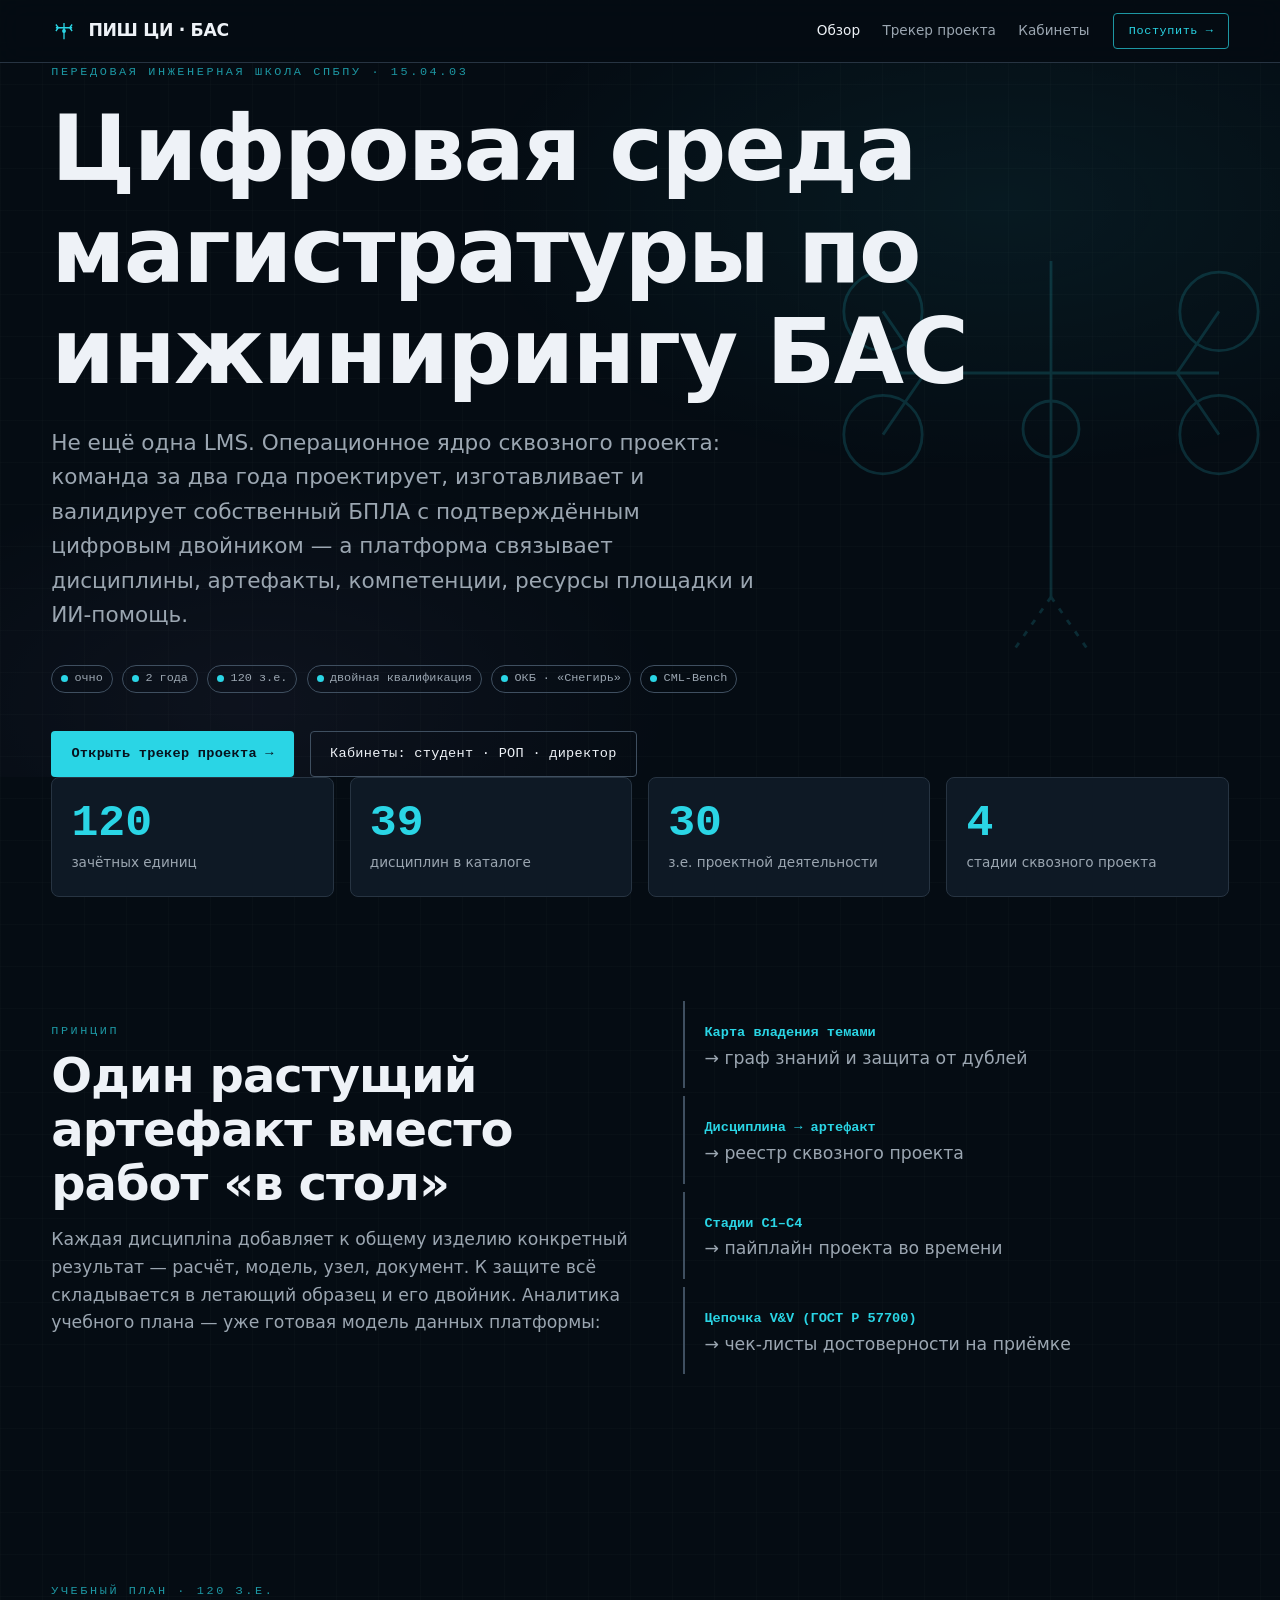
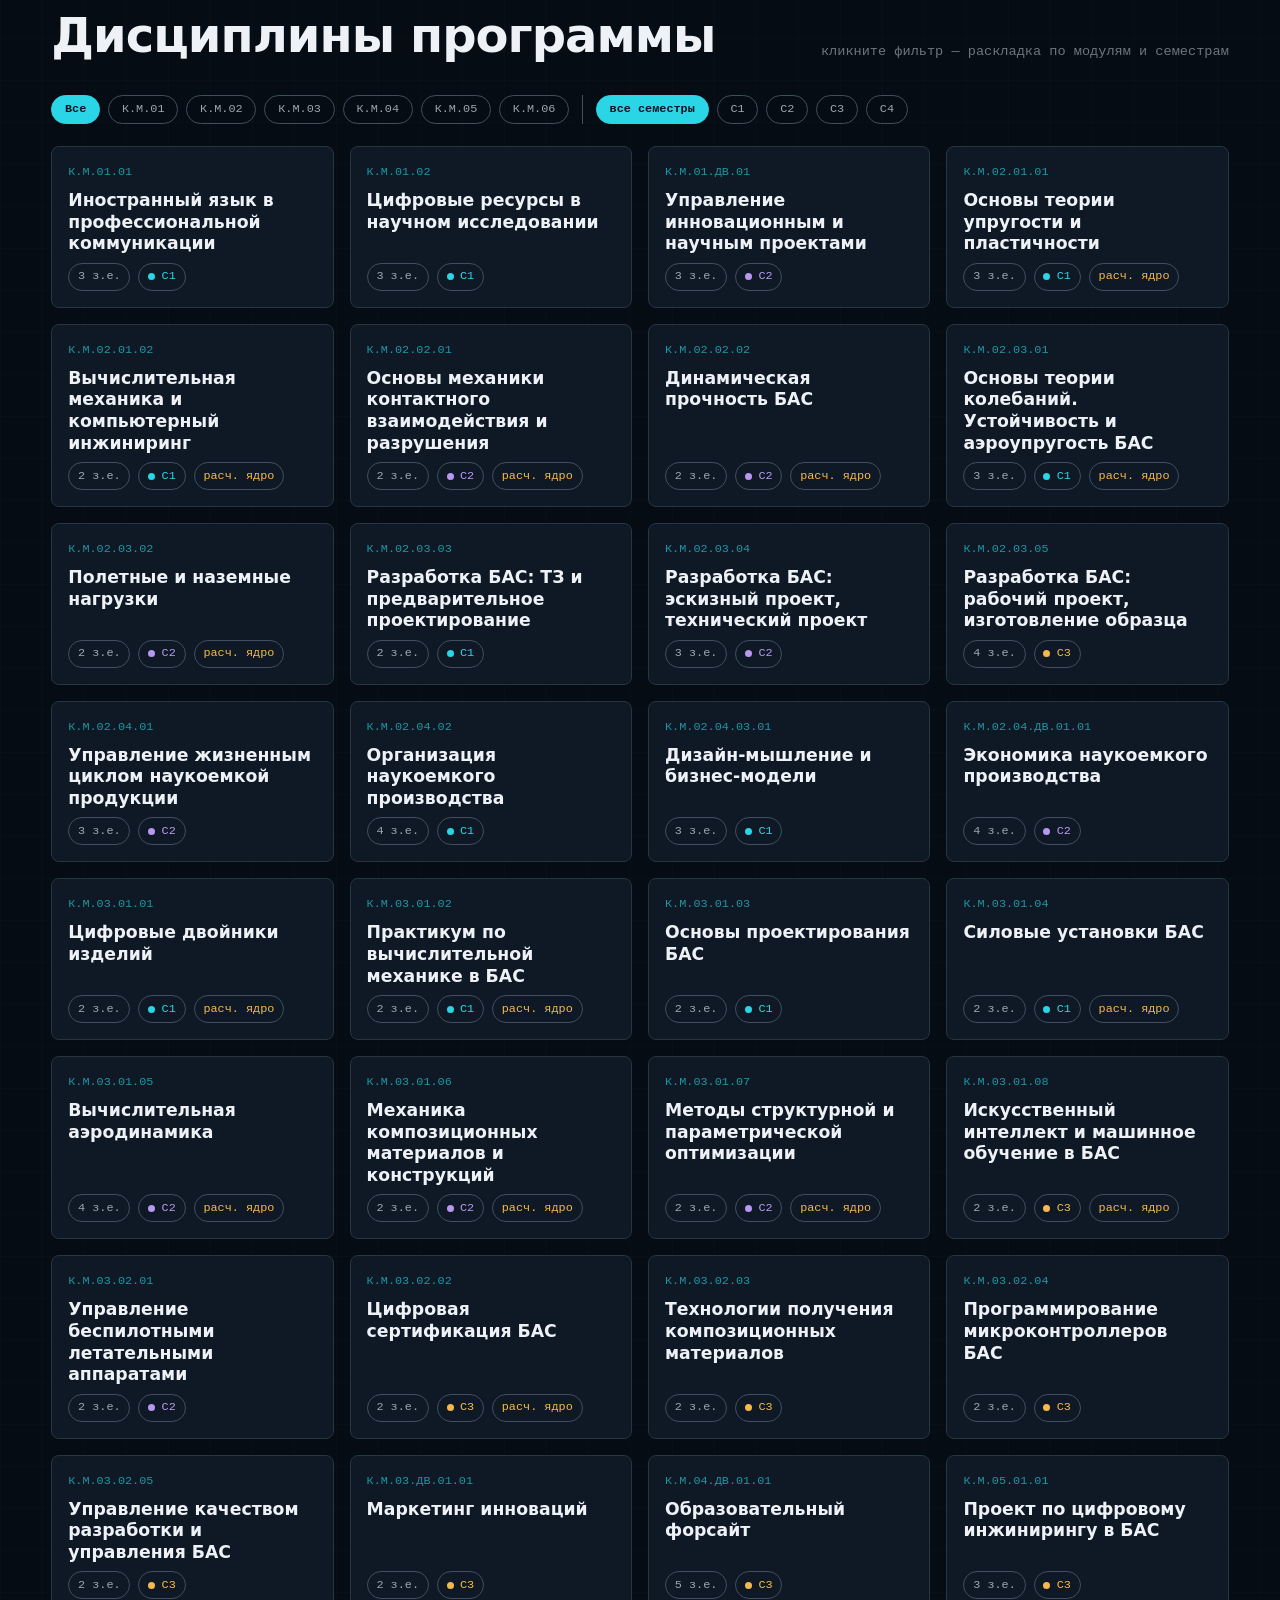
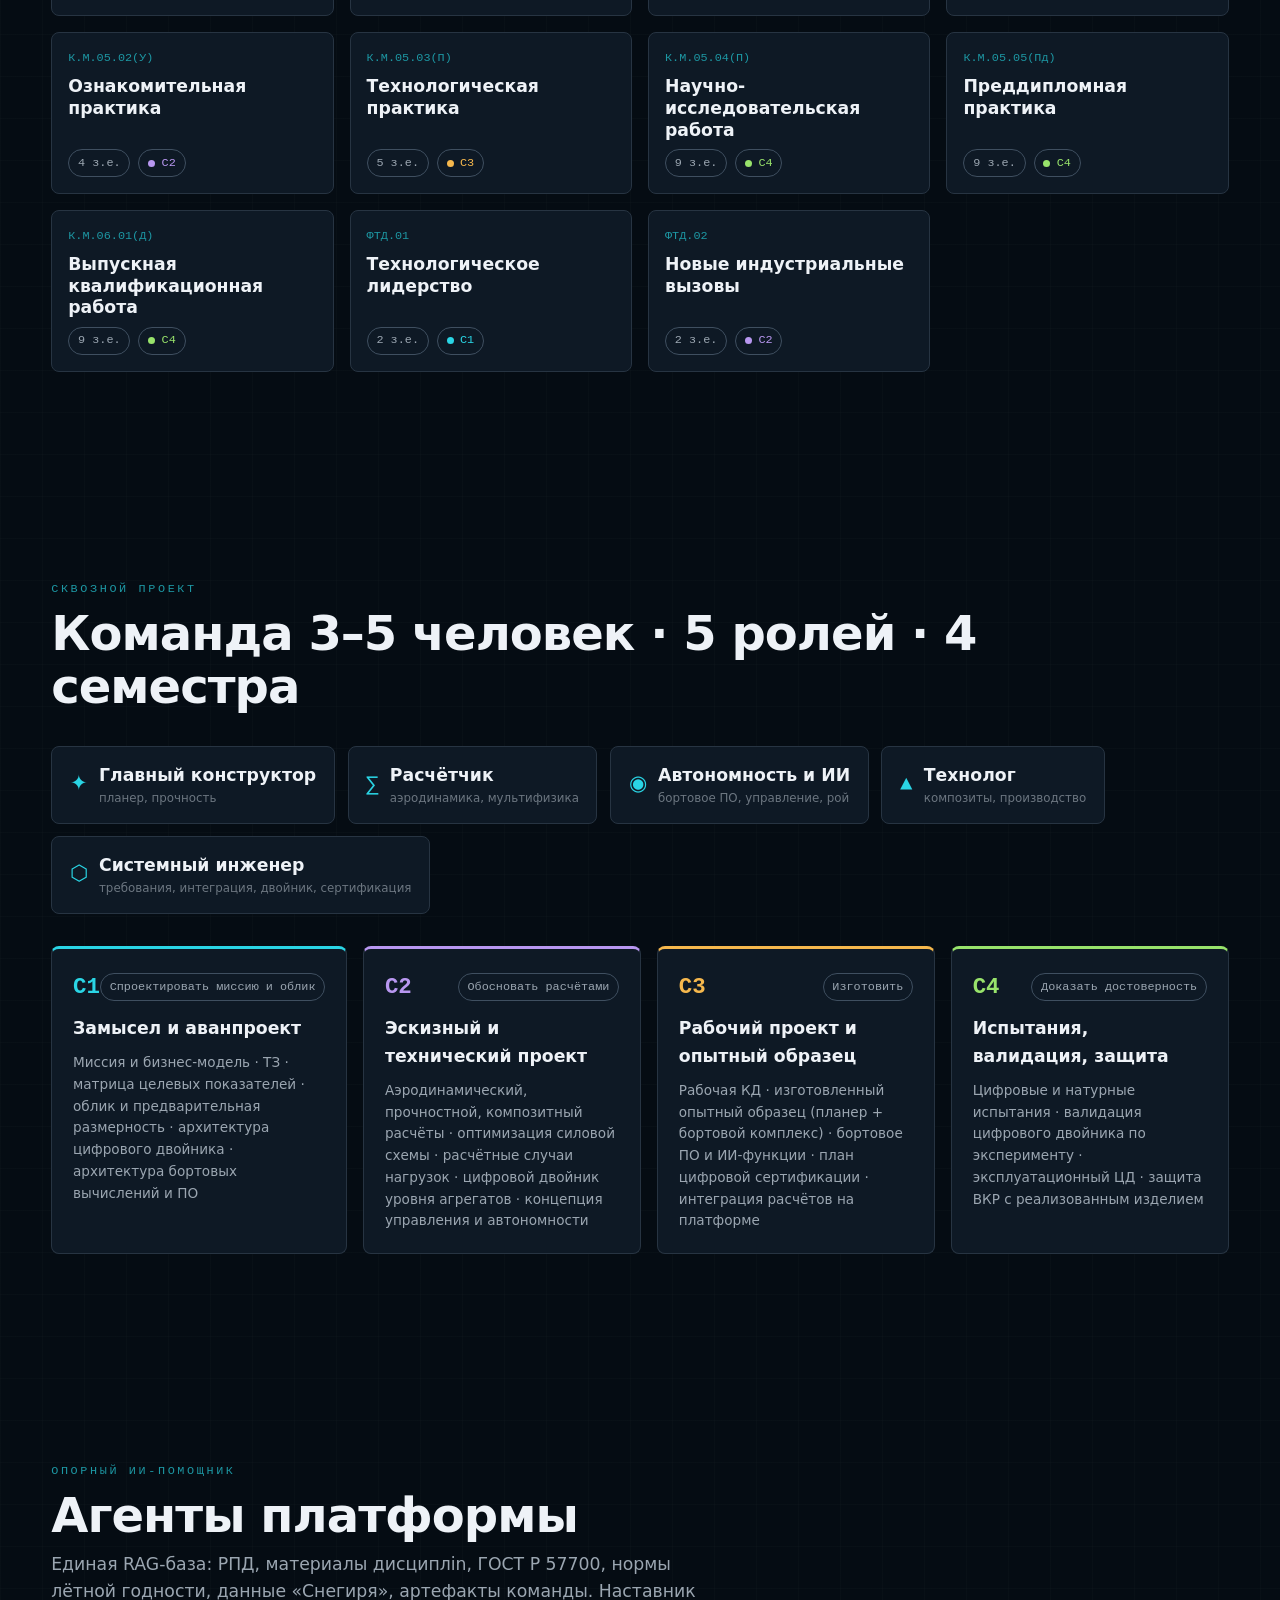
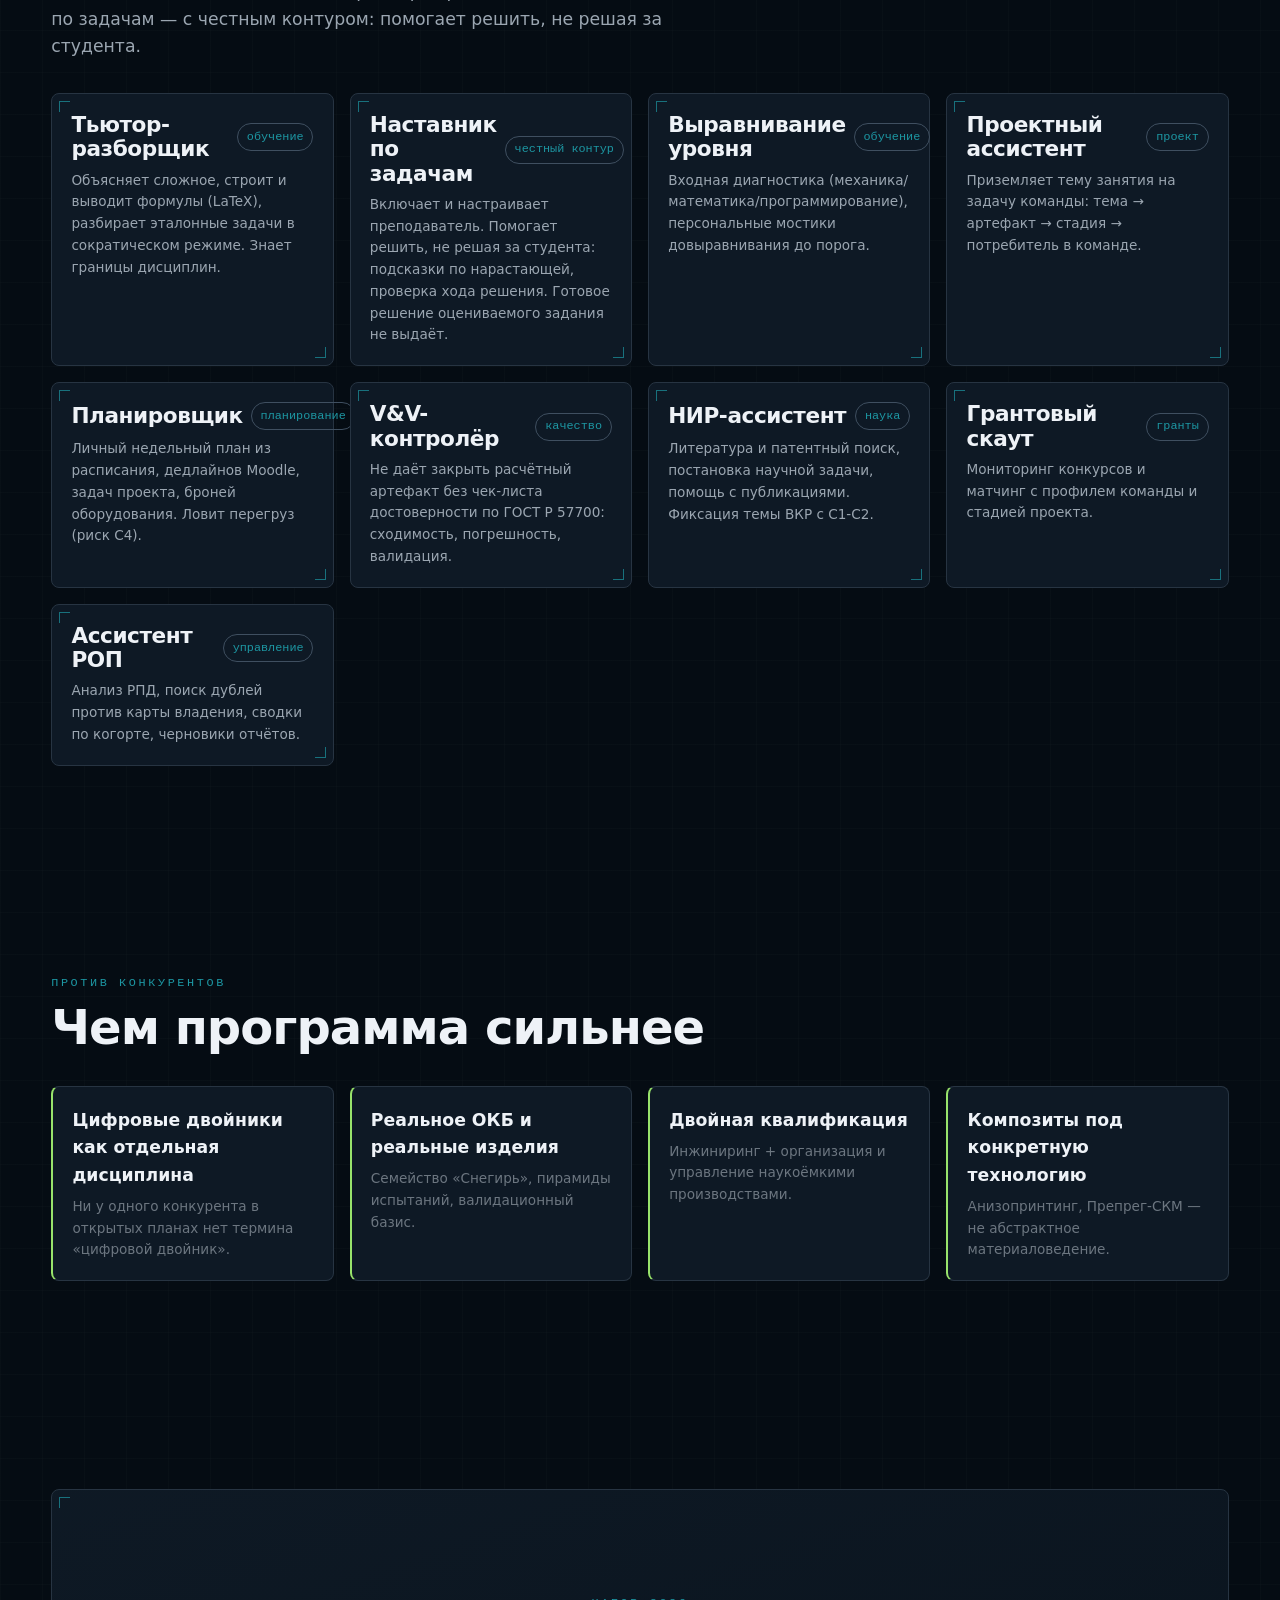
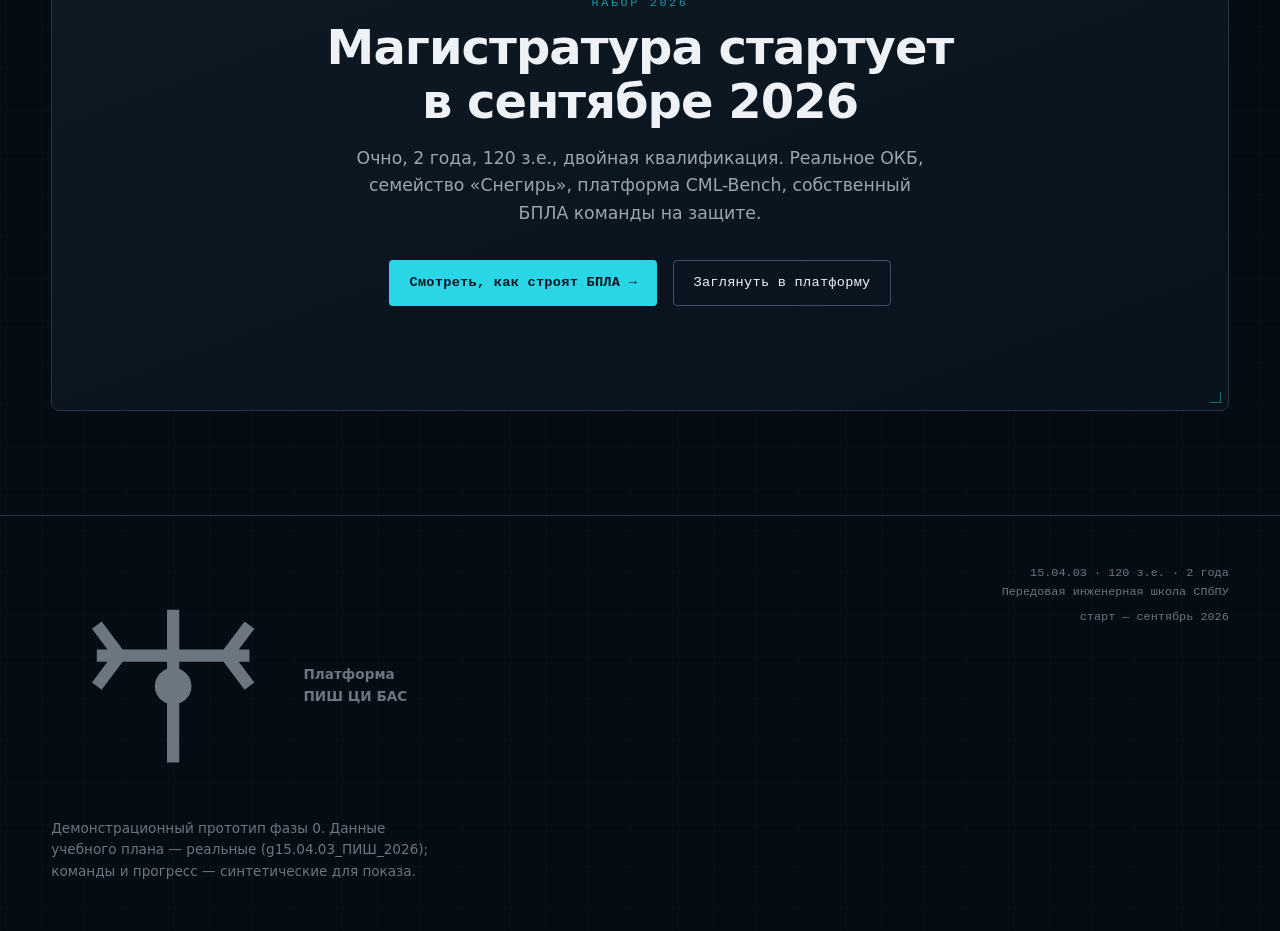
==== index.html @ b73ad89a "feat: демо платформы ПИШ ЦИ БАС (фаза 0) — лендинг, трекер, кабинеты" ====
<!doctype html>
<html lang="ru">
<head>
  <meta charset="utf-8">
  <meta name="viewport" content="width=device-width, initial-scale=1">
  <title>Платформа магистратуры ПИШ ЦИ · Цифровой инжиниринг БАС</title>
  <meta name="description" content="Цифровая среда магистратуры «Системный цифровой инжиниринг БАС» ПИШ СПбПУ: сквозной проект, ИИ-помощь, компетенции, гранты, портфолио.">
  <link rel="stylesheet" href="assets/theme.css">
  <style>
    .hero { position: relative; padding-block: clamp(3rem,2rem+6vw,7rem) var(--sp); overflow: clip; }
    .hero h1 { font-size: var(--t-hero); max-width: 16ch; }
    .hero .lead { font-size: var(--t-h3); color: var(--text-mut); max-width: 52ch; margin-top: 1.4rem; }
    .hero-tags { display:flex; gap:.6rem; flex-wrap:wrap; margin-top: 2rem; }
    .hero-cta { display:flex; gap:1rem; flex-wrap:wrap; margin-top: 2.4rem; }
    .hero-scan { position:absolute; inset:0; z-index:-1; opacity:.5;
      background: radial-gradient(60% 55% at 78% 20%, oklch(80% 0.13 205 / 0.14), transparent 70%),
                  radial-gradient(50% 50% at 20% 90%, oklch(74% 0.13 300 / 0.10), transparent 70%); }
    .drone { position:absolute; right:-4%; top:12%; width:min(46vw,560px); opacity:.16; color:var(--cyan); z-index:-1; }
    @media(max-width:900px){ .drone{ display:none; } }

    .statgrid { grid-template-columns: repeat(4, 1fr); }
    .stat { padding: 1.4rem 1.2rem; }
    .stat .lbl { font-size: var(--t-sm); color: var(--text-mut); margin-top:.4rem; }
    @media(max-width:720px){ .statgrid{ grid-template-columns: repeat(2,1fr); } }

    .idea { grid-template-columns: 1.1fr 1fr; align-items:center; }
    @media(max-width:860px){ .idea{ grid-template-columns:1fr; } }
    .maprow { padding:1rem 1.2rem; border-left:2px solid var(--line-2); }
    .maprow b { color: var(--cyan); font-family:var(--mono); font-size:var(--t-sm); }

    .filters { display:flex; gap:.5rem; flex-wrap:wrap; margin-bottom:1.4rem; }
    .fbtn { font-family:var(--mono); font-size:var(--t-xs); padding:.4rem .8rem; border:1px solid var(--line-2);
      border-radius:100px; background:transparent; color:var(--text-mut); cursor:pointer; transition:all var(--dur) var(--ease); }
    .fbtn:hover{ color:var(--text); border-color:var(--cyan-dim); }
    .fbtn.on{ background:var(--cyan); color:oklch(18% .03 250); border-color:var(--cyan); font-weight:600; }

    .disc-grid{ grid-template-columns:repeat(auto-fill,minmax(255px,1fr)); }
    .disc{ padding:1rem; display:flex; flex-direction:column; gap:.5rem; transition:transform var(--dur) var(--ease),border-color var(--dur) var(--ease); }
    .disc:hover{ transform:translateY(-3px); border-color:var(--cyan-dim); }
    .disc .code{ font-family:var(--mono); font-size:var(--t-xs); color:var(--cyan-dim); }
    .disc .nm{ font-weight:560; line-height:1.25; }
    .disc .meta{ margin-top:auto; display:flex; gap:.5rem; flex-wrap:wrap; }

    .stages{ grid-template-columns:repeat(4,1fr); }
    @media(max-width:900px){ .stages{ grid-template-columns:1fr; } }
    .stage{ padding:1.3rem; border-top:3px solid; }
    .stage .tg{ font-family:var(--mono); font-weight:700; font-size:1.4rem; }
    .stage .rz{ font-size:var(--t-sm); color:var(--text-mut); margin-top:.6rem; }

    .agents-grid{ grid-template-columns:repeat(auto-fill,minmax(280px,1fr)); }
    .agent{ padding:1.2rem; }
    .agent h3{ font-size:var(--t-h3); }
    .agent .d{ font-size:var(--t-sm); color:var(--text-mut); margin-top:.5rem; }

    .edge-grid{ grid-template-columns:repeat(auto-fill,minmax(240px,1fr)); }
    .edge{ padding:1.2rem; border-left:2px solid var(--lime); }

    .roles-row{ display:flex; gap:.8rem; flex-wrap:wrap; }
    .role{ padding:.9rem 1.1rem; display:flex; gap:.7rem; align-items:center; }
    .role .ic{ font-family:var(--mono); font-size:1.3rem; color:var(--cyan); }

    .cta{ text-align:center; padding:var(--sp) 1rem; border-radius:var(--radius-lg);
      background:linear-gradient(160deg, var(--surface), var(--bg-2));
      border:1px solid var(--line); }
    .cta h2{ font-size:var(--t-h1); max-width:20ch; margin-inline:auto; }
  </style>
</head>
<body>
  <main>
    <!-- HERO -->
    <header class="hero">
      <div class="hero-scan"></div>
      <svg class="drone" viewBox="0 0 200 200" fill="none" stroke="currentColor" stroke-width="1">
        <path d="M100 40v120M40 80h120M55 80l-15-22M145 80l15-22M55 80l-15 22M145 80l15 22"/>
        <circle cx="100" cy="100" r="10"/><circle cx="40" cy="58" r="14"/><circle cx="160" cy="58" r="14"/>
        <circle cx="40" cy="102" r="14"/><circle cx="160" cy="102" r="14"/>
        <path d="M100 160l-14 20M100 160l14 20" stroke-dasharray="2 3"/>
      </svg>
      <div class="wrap">
        <div class="kicker">Передовая инженерная школа СПбПУ · 15.04.03</div>
        <h1 class="mt-m">Цифровая среда магистратуры по инжинирингу БАС</h1>
        <p class="lead">Не ещё одна LMS. Операционное ядро сквозного проекта: команда за два года проектирует, изготавливает и валидирует собственный БПЛА с подтверждённым цифровым двойником — а платформа связывает дисциплины, артефакты, компетенции, ресурсы площадки и ИИ-помощь.</p>
        <div class="hero-tags" id="heroTags"></div>
        <div class="hero-cta">
          <a class="btn btn-primary" href="tracker.html">Открыть трекер проекта →</a>
          <a class="btn btn-ghost" href="app.html">Кабинеты: студент · РОП · директор</a>
        </div>
      </div>
    </header>

    <!-- СТАТЫ -->
    <section class="wrap">
      <div class="grid statgrid" id="stats"></div>
    </section>

    <!-- ИДЕЯ -->
    <section class="section wrap">
      <div class="grid idea gap-l">
        <div>
          <div class="kicker">Принцип</div>
          <h2 class="mt-s" style="font-size:var(--t-h1)">Один растущий артефакт вместо работ «в стол»</h2>
          <p class="muted mt-m">Каждая дисциплina добавляет к общему изделию конкретный результат — расчёт, модель, узел, документ. К защите всё складывается в летающий образец и его двойник. Аналитика учебного плана — уже готовая модель данных платформы:</p>
        </div>
        <div class="grid gap-s">
          <div class="maprow"><b>Карта владения темами</b><div class="muted">→ граф знаний и защита от дублей</div></div>
          <div class="maprow"><b>Дисциплина → артефакт</b><div class="muted">→ реестр сквозного проекта</div></div>
          <div class="maprow"><b>Стадии С1–С4</b><div class="muted">→ пайплайн проекта во времени</div></div>
          <div class="maprow"><b>Цепочка V&V (ГОСТ Р 57700)</b><div class="muted">→ чек-листы достоверности на приёмке</div></div>
        </div>
      </div>
    </section>

    <!-- УЧЕБНЫЙ ПЛАН -->
    <section class="section wrap">
      <div class="flex between wrap-w gap-m" style="align-items:flex-end">
        <div>
          <div class="kicker">Учебный план · 120 з.е.</div>
          <h2 class="mt-s" style="font-size:var(--t-h1)">Дисциплины программы</h2>
        </div>
        <div class="mono dim" style="font-size:var(--t-sm)">кликните фильтр — раскладка по модулям и семестрам</div>
      </div>
      <div class="filters mt-l" id="filters"></div>
      <div class="grid disc-grid" id="discs"></div>
    </section>

    <!-- РОЛИ + СТАДИИ -->
    <section class="section wrap">
      <div class="kicker">Сквозной проект</div>
      <h2 class="mt-s" style="font-size:var(--t-h1)">Команда 3–5 человек · 5 ролей · 4 семестра</h2>
      <div class="roles-row mt-l" id="roles"></div>
      <div class="grid stages mt-l" id="stages"></div>
    </section>

    <!-- ИИ-АГЕНТЫ -->
    <section class="section wrap">
      <div class="kicker">Опорный ИИ-помощник</div>
      <h2 class="mt-s" style="font-size:var(--t-h1)">Агенты платформы</h2>
      <p class="muted mt-s" style="max-width:60ch">Единая RAG-база: РПД, материалы дисциплin, ГОСТ Р 57700, нормы лётной годности, данные «Снегиря», артефакты команды. Наставник по задачам — с честным контуром: помогает решить, не решая за студента.</p>
      <div class="grid agents-grid mt-l" id="agents"></div>
    </section>

    <!-- ПРЕИМУЩЕСТВА -->
    <section class="section wrap">
      <div class="kicker">Против конкурентов</div>
      <h2 class="mt-s" style="font-size:var(--t-h1)">Чем программа сильнее</h2>
      <div class="grid edge-grid mt-l" id="edge"></div>
    </section>

    <!-- CTA -->
    <section class="section wrap" id="postupit">
      <div class="cta hud panel">
        <div class="kicker">Набор 2026</div>
        <h2 class="mt-s">Магистратура стартует в сентябре 2026</h2>
        <p class="muted mt-m" style="max-width:52ch;margin-inline:auto">Очно, 2 года, 120 з.е., двойная квалификация. Реальное ОКБ, семейство «Снегирь», платформа CML-Bench, собственный БПЛА команды на защите.</p>
        <div class="flex center gap-m" style="justify-content:center;margin-top:2rem">
          <a class="btn btn-primary" href="tracker.html">Смотреть, как строят БПЛА →</a>
          <a class="btn btn-ghost" href="app.html">Заглянуть в платформу</a>
        </div>
      </div>
    </section>
  </main>

  <script src="assets/data.js"></script>
  <script src="assets/ui.js"></script>
  <script>
    const D = window.DATA;
    mountNav("index.html");

    // hero-теги
    const tags = [D.PROGRAM.form, D.PROGRAM.years+" года", D.PROGRAM.ze+" з.е.", "двойная квалификация", "ОКБ · «Снегирь»", "CML-Bench"];
    document.getElementById("heroTags").append(...tags.map(t =>
      el("span",{class:"chip"}, el("i",{class:"dot",style:"color:var(--cyan)"}), t)));

    // статы
    const stats = [
      [D.PROGRAM.ze, "зачётных единиц"],
      [D.D.length, "дисциплин в каталоге"],
      ["30", "з.е. проектной деятельности"],
      ["4", "стадии сквозного проекта"],
    ];
    document.getElementById("stats").append(...stats.map(([n,l]) =>
      el("div",{class:"panel stat"}, el("div",{class:"stat-num"},n), el("div",{class:"lbl"},l))));

    // фильтры + дисциплины
    const modFilters = [["all","Все"]].concat(D.MODULES.map(m=>[m.code,m.code]));
    const semFilters = [[0,"все семестры"],[1,"С1"],[2,"С2"],[3,"С3"],[4,"С4"]];
    let curMod="all", curSem=0;
    const fbox=document.getElementById("filters");
    modFilters.forEach(([k,t])=>{
      fbox.append(el("button",{class:"fbtn"+(k==="all"?" on":""),"data-m":k,onclick:()=>{curMod=k;sync();render();}},t));
    });
    fbox.append(el("span",{style:"width:1px;background:var(--line-2);margin:0 .3rem"}));
    semFilters.forEach(([k,t])=>{
      fbox.append(el("button",{class:"fbtn"+(k===0?" on":""),"data-s":k,onclick:()=>{curSem=k;sync();render();}},t));
    });
    function sync(){
      fbox.querySelectorAll("[data-m]").forEach(b=>b.classList.toggle("on",b.dataset.m===curMod));
      fbox.querySelectorAll("[data-s]").forEach(b=>b.classList.toggle("on",+b.dataset.s===curSem));
    }
    function render(){
      const box=document.getElementById("discs"); box.innerHTML="";
      const list=D.D.filter(d=>(curMod==="all"||d.module===curMod)&&(curSem===0||d.sem===curSem));
      if(!list.length){ box.append(el("div",{class:"dim"},"нет дисциплин под фильтр")); return; }
      list.forEach(d=>{
        box.append(el("div",{class:"panel disc"},
          el("div",{class:"code"},d.code),
          el("div",{class:"nm"},d.name),
          el("div",{class:"meta"},
            el("span",{class:"chip"},d.ze+" з.е."),
            el("span",{class:"chip",style:"color:var("+stageColor(d.sem)+")"},
              el("i",{class:"dot"}),"С"+d.sem),
            d.core?el("span",{class:"chip",style:"color:var(--amber)"},"расч. ядро"):null)));
      });
    }
    render();

    // роли
    document.getElementById("roles").append(...D.ROLES.map(r=>
      el("div",{class:"panel role"}, el("span",{class:"ic"},r.icon),
        el("div",{}, el("div",{style:"font-weight:600"},r.name),
          el("div",{class:"dim",style:"font-size:var(--t-xs)"},r.scope)))));

    // стадии
    document.getElementById("stages").append(...D.STAGES.map(s=>
      el("div",{class:"panel stage",style:"border-top-color:var("+s.var+")"},
        el("div",{class:"flex between center"}, el("span",{class:"tg",style:"color:var("+s.var+")"},s.tag),
          el("span",{class:"chip"},s.goal)),
        el("div",{style:"font-weight:600;margin-top:.6rem"},s.name),
        el("div",{class:"rz"},s.result))));

    // агенты
    document.getElementById("agents").append(...D.AGENTS.map(a=>
      el("div",{class:"panel agent hud"},
        el("div",{class:"flex between center gap-s"}, el("h3",{},a.name),
          el("span",{class:"chip",style:"color:var(--cyan-dim)"},a.tag)),
        el("div",{class:"d"},a.desc))));

    // преимущества
    document.getElementById("edge").append(...D.EDGE.map(e=>
      el("div",{class:"panel edge"}, el("div",{style:"font-weight:600"},e.t),
        el("div",{class:"dim",style:"font-size:var(--t-sm);margin-top:.4rem"},e.d))));

    mountFooter();
  </script>
</body>
</html>
---- assets/theme.css ----
/* ПИШ ЦИ БАС — платформа: дизайн-система «инженерная телеметрия» */

:root {
  /* палитра — тёмная приборная */
  --bg:        oklch(15% 0.02 250);
  --bg-2:      oklch(18% 0.025 250);
  --surface:   oklch(21% 0.028 250);
  --surface-2: oklch(25% 0.03 250);
  --line:      oklch(32% 0.03 250);
  --line-2:    oklch(42% 0.035 250);

  --text:      oklch(96% 0.008 250);
  --text-mut:  oklch(72% 0.02 250);
  --text-dim:  oklch(56% 0.02 250);

  --cyan:      oklch(80% 0.13 205);
  --cyan-dim:  oklch(62% 0.10 205);
  --amber:     oklch(82% 0.14 78);
  --lime:      oklch(84% 0.17 135);
  --rose:      oklch(72% 0.16 18);
  --violet:    oklch(74% 0.13 300);

  /* семантика стадий/статусов */
  --s1: var(--cyan);
  --s2: var(--violet);
  --s3: var(--amber);
  --s4: var(--lime);

  --ok:   var(--lime);
  --warn: var(--amber);
  --risk: var(--rose);

  /* типографика */
  --sans: "Inter", -apple-system, BlinkMacSystemFont, "Segoe UI", Roboto, system-ui, sans-serif;
  --mono: "JetBrains Mono", ui-monospace, "SF Mono", "Cascadia Code", Consolas, monospace;

  --t-hero: clamp(2.6rem, 1.2rem + 5.6vw, 6rem);
  --t-h1:   clamp(1.9rem, 1.2rem + 2.4vw, 3rem);
  --t-h2:   clamp(1.4rem, 1.05rem + 1.2vw, 2rem);
  --t-h3:   clamp(1.1rem, 0.98rem + 0.5vw, 1.35rem);
  --t-base: clamp(0.98rem, 0.94rem + 0.2vw, 1.08rem);
  --t-sm:   0.85rem;
  --t-xs:   0.74rem;

  --sp:     clamp(4rem, 2.5rem + 5vw, 9rem);
  --radius: 4px;
  --radius-lg: 8px;

  --ease: cubic-bezier(0.16, 1, 0.3, 1);
  --dur: 320ms;
}

* { box-sizing: border-box; }

html { scroll-behavior: smooth; }

body {
  margin: 0;
  background: var(--bg);
  color: var(--text);
  font-family: var(--sans);
  font-size: var(--t-base);
  line-height: 1.6;
  -webkit-font-smoothing: antialiased;
  /* сетка-чертёж */
  background-image:
    linear-gradient(oklch(50% 0.02 250 / 0.04) 1px, transparent 1px),
    linear-gradient(90deg, oklch(50% 0.02 250 / 0.04) 1px, transparent 1px);
  background-size: 42px 42px;
}

@media (prefers-reduced-motion: reduce) {
  * { animation: none !important; transition: none !important; scroll-behavior: auto; }
}

h1, h2, h3 { line-height: 1.12; font-weight: 640; letter-spacing: -0.02em; margin: 0; }
p { margin: 0 0 1rem; }
a { color: var(--cyan); text-decoration: none; }
a:hover { text-decoration: underline; }

.mono { font-family: var(--mono); }
.kicker {
  font-family: var(--mono);
  font-size: var(--t-xs);
  letter-spacing: 0.22em;
  text-transform: uppercase;
  color: var(--cyan-dim);
}
.muted { color: var(--text-mut); }
.dim { color: var(--text-dim); }

.wrap { width: min(1180px, 92vw); margin-inline: auto; }
.section { padding-block: var(--sp); }

/* ——— шапка ——— */
.nav {
  position: sticky; top: 0; z-index: 50;
  backdrop-filter: blur(14px);
  background: oklch(15% 0.02 250 / 0.78);
  border-bottom: 1px solid var(--line);
}
.nav-in {
  display: flex; align-items: center; gap: 1.5rem;
  height: 62px;
  width: min(1180px, 92vw); margin-inline: auto;
}
.brand { display: flex; align-items: center; gap: 0.7rem; font-weight: 680; letter-spacing: -0.02em; }
.brand .glyph { width: 26px; height: 26px; color: var(--cyan); }
.nav-links { display: flex; gap: 1.4rem; margin-left: auto; font-size: var(--t-sm); }
.nav-links a { color: var(--text-mut); }
.nav-links a:hover, .nav-links a.active { color: var(--text); text-decoration: none; }
.nav-cta {
  font-family: var(--mono); font-size: var(--t-xs); letter-spacing: 0.05em;
  padding: 0.5rem 0.9rem; border: 1px solid var(--cyan-dim); border-radius: var(--radius);
  color: var(--cyan); transition: background var(--dur) var(--ease);
}
.nav-cta:hover { background: oklch(80% 0.13 205 / 0.12); text-decoration: none; }
.burger { display: none; }

/* ——— панели/карточки ——— */
.panel {
  background: var(--surface);
  border: 1px solid var(--line);
  border-radius: var(--radius-lg);
  position: relative;
}
.panel.hud::before, .panel.hud::after {
  content: ""; position: absolute; width: 10px; height: 10px;
  border-color: var(--cyan-dim); border-style: solid; opacity: 0.7;
}
.panel.hud::before { top: 7px; left: 7px; border-width: 1px 0 0 1px; }
.panel.hud::after { bottom: 7px; right: 7px; border-width: 0 1px 1px 0; }

.chip {
  display: inline-flex; align-items: center; gap: 0.4rem;
  font-family: var(--mono); font-size: var(--t-xs);
  padding: 0.22rem 0.55rem; border-radius: 100px;
  border: 1px solid var(--line-2); color: var(--text-mut);
  white-space: nowrap;
}
.dot { width: 7px; height: 7px; border-radius: 50%; background: currentColor; flex: none; }

.btn {
  display: inline-flex; align-items: center; gap: 0.5rem;
  font-family: var(--mono); font-size: var(--t-sm); letter-spacing: 0.02em;
  padding: 0.7rem 1.2rem; border-radius: var(--radius);
  border: 1px solid transparent; cursor: pointer; transition: all var(--dur) var(--ease);
}
.btn-primary { background: var(--cyan); color: oklch(18% 0.03 250); font-weight: 600; }
.btn-primary:hover { filter: brightness(1.08); text-decoration: none; }
.btn-ghost { border-color: var(--line-2); color: var(--text); background: transparent; }
.btn-ghost:hover { border-color: var(--cyan-dim); color: var(--cyan); text-decoration: none; }

.grid { display: grid; gap: 1rem; }
.stat-num { font-family: var(--mono); font-size: clamp(1.8rem, 1rem + 2.5vw, 2.8rem); color: var(--cyan); font-weight: 600; line-height: 1; }

/* прогресс-бар */
.bar { height: 6px; border-radius: 100px; background: var(--surface-2); overflow: hidden; }
.bar > i { display: block; height: 100%; border-radius: 100px; background: var(--cyan); }

footer.site {
  border-top: 1px solid var(--line); padding-block: 3rem; color: var(--text-dim); font-size: var(--t-sm);
}

/* утилиты */
.flex { display: flex; }
.between { justify-content: space-between; }
.center { align-items: center; }
.gap-s { gap: 0.5rem; } .gap-m { gap: 1rem; } .gap-l { gap: 2rem; }
.wrap-w { flex-wrap: wrap; }
.mt-s{margin-top:.5rem}.mt-m{margin-top:1rem}.mt-l{margin-top:2rem}
.hide { display: none !important; }

@media (max-width: 780px) {
  .nav-links { display: none; }
}
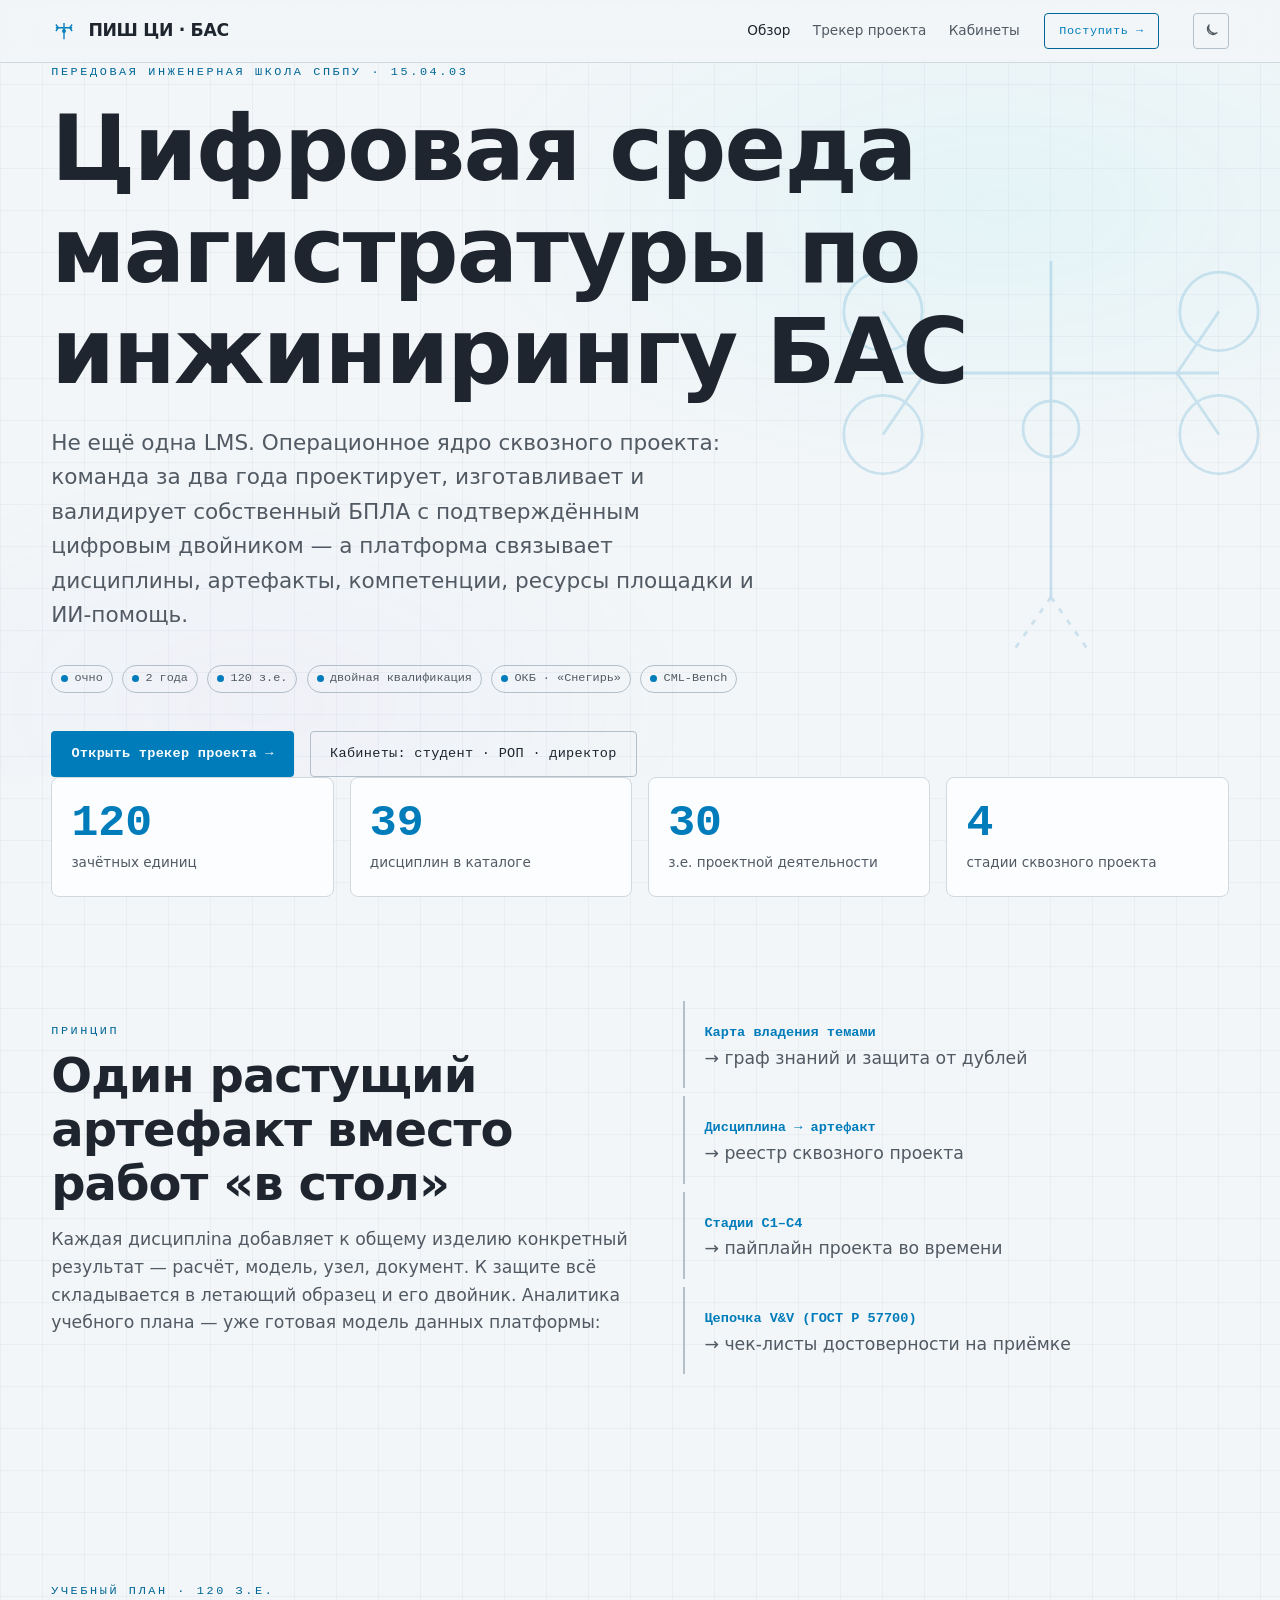
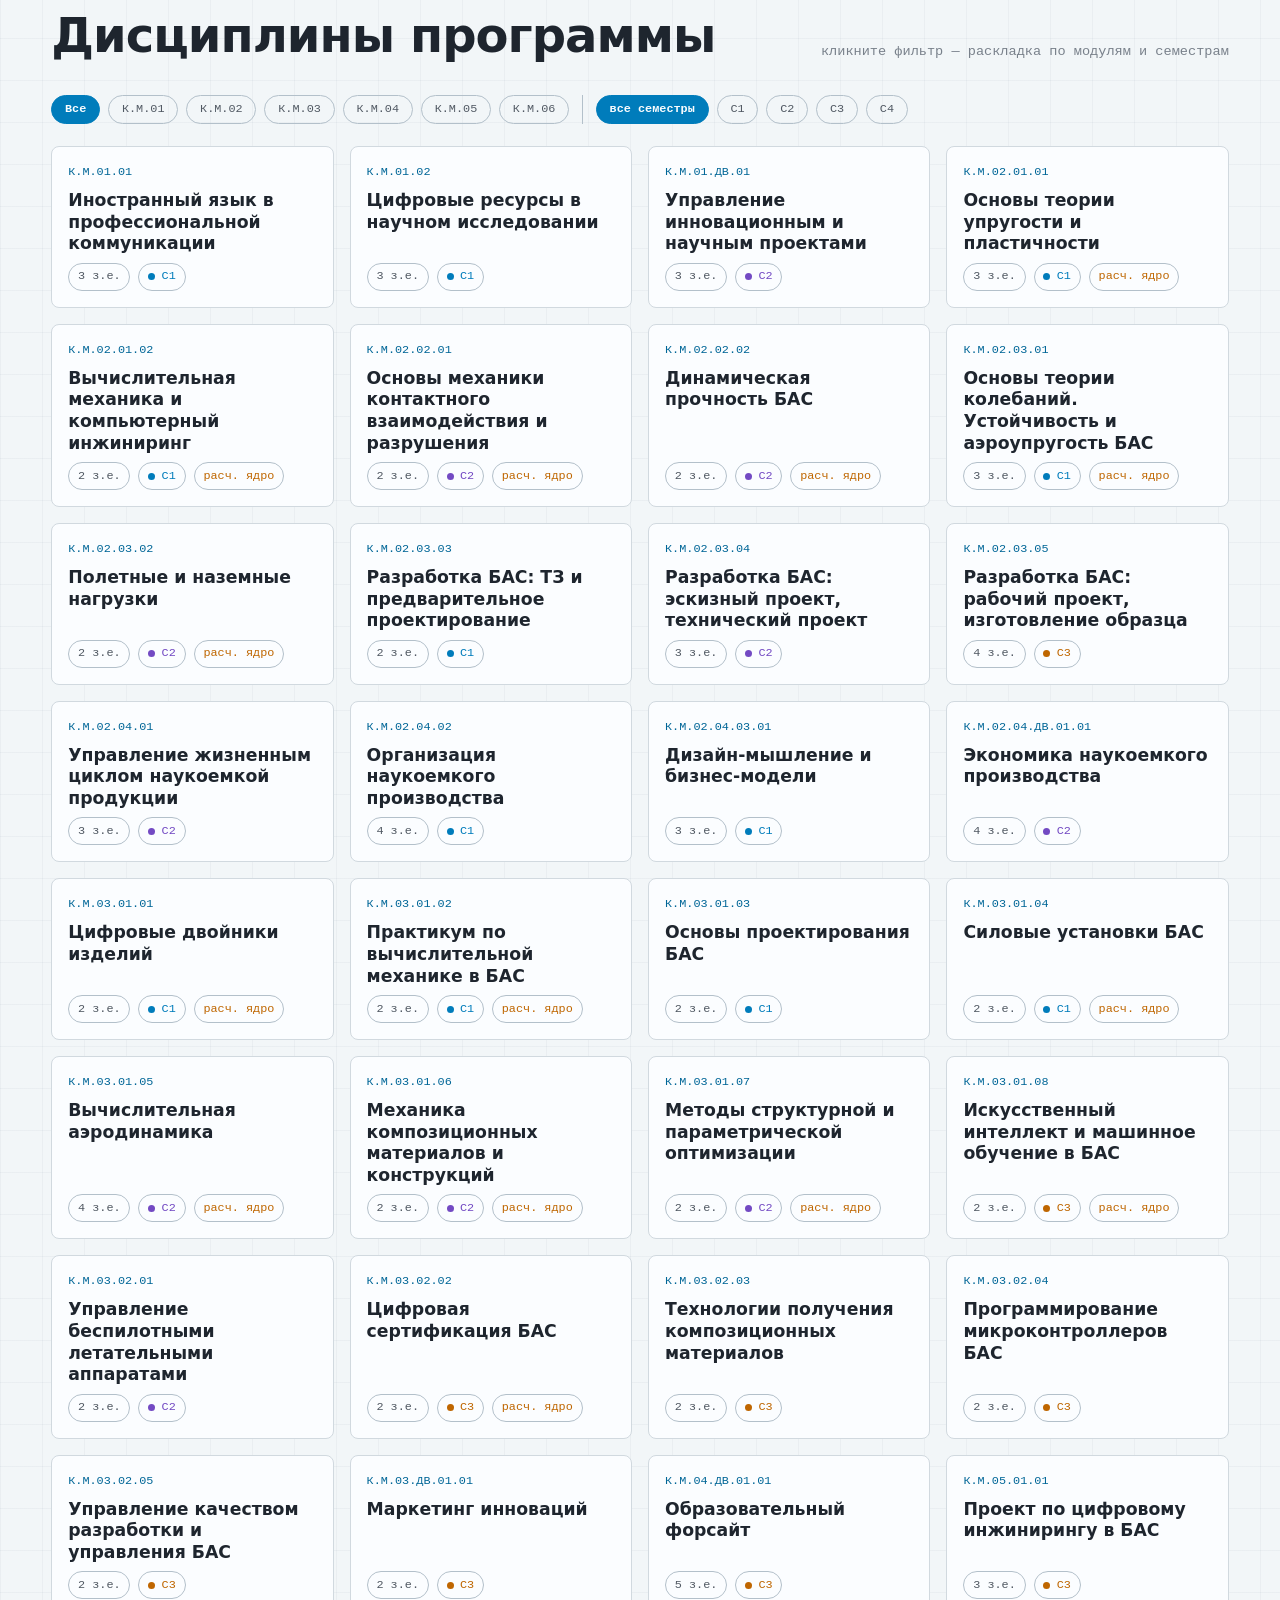
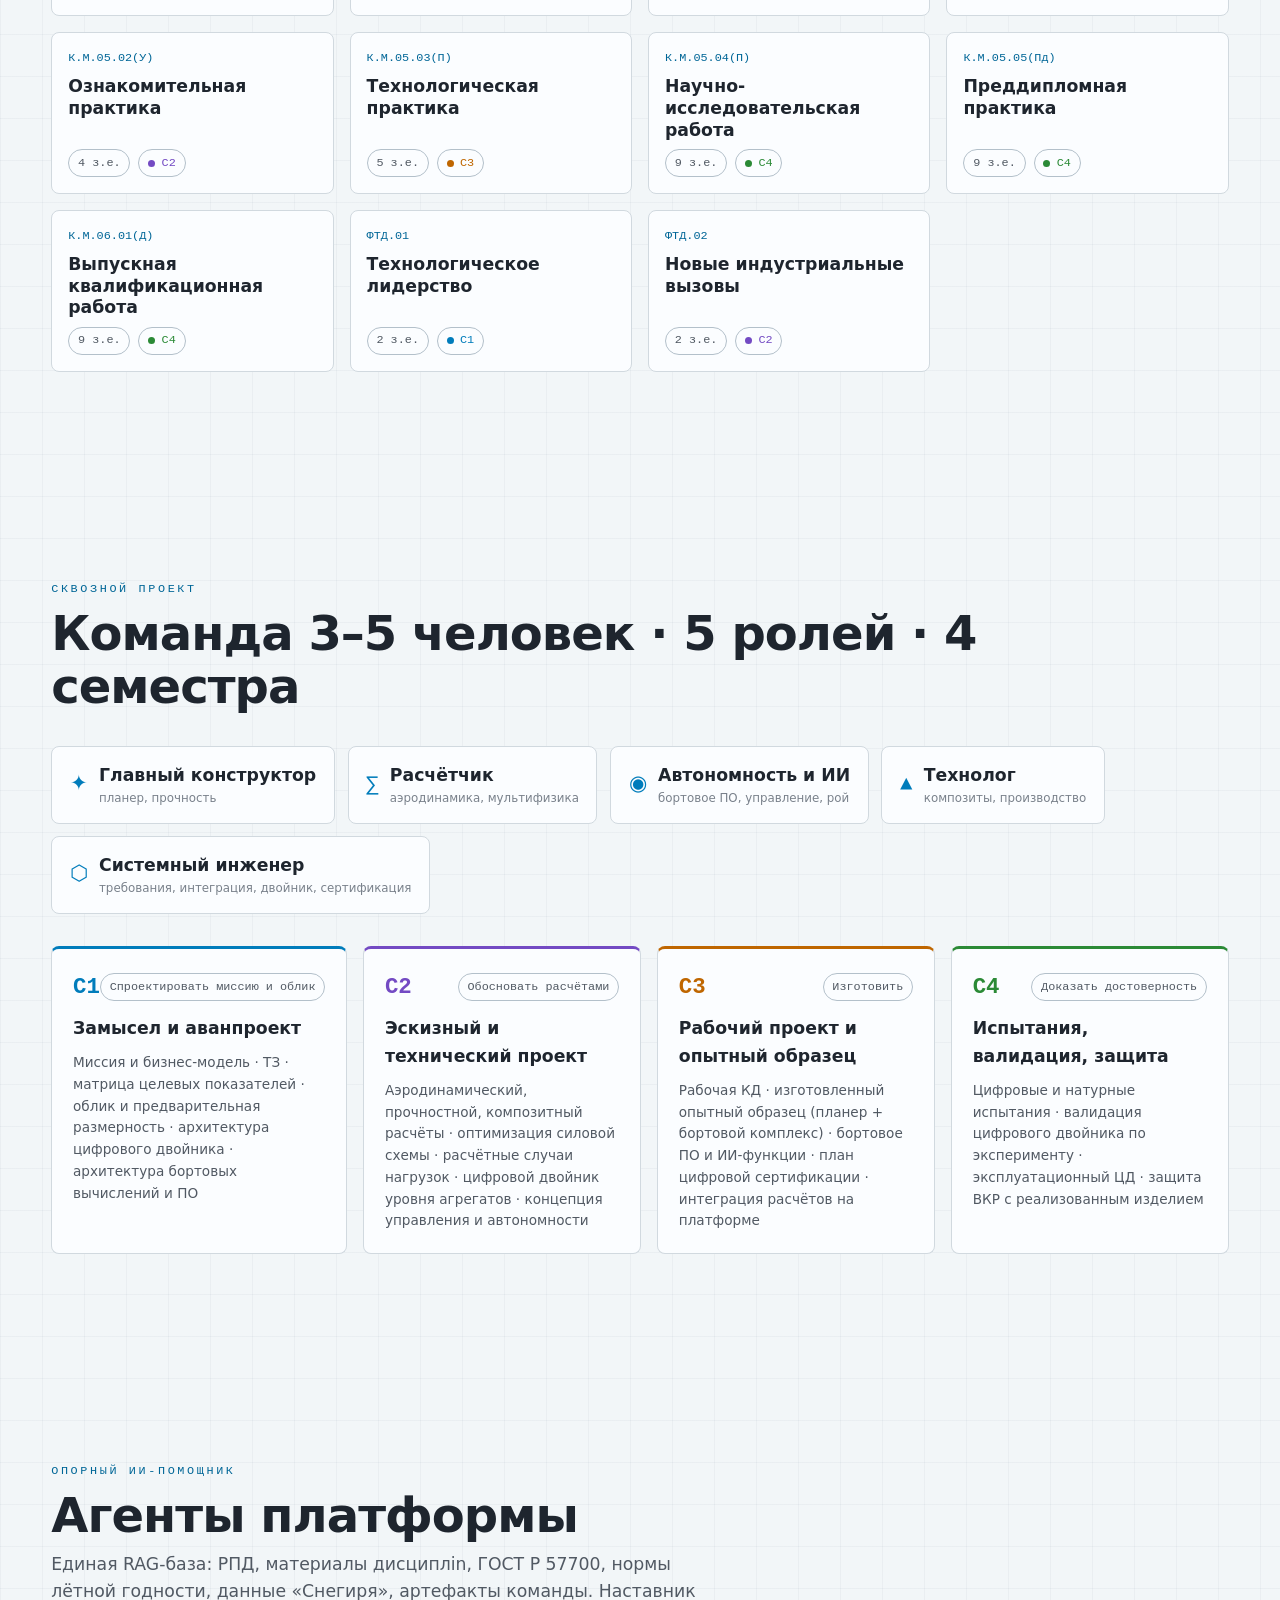
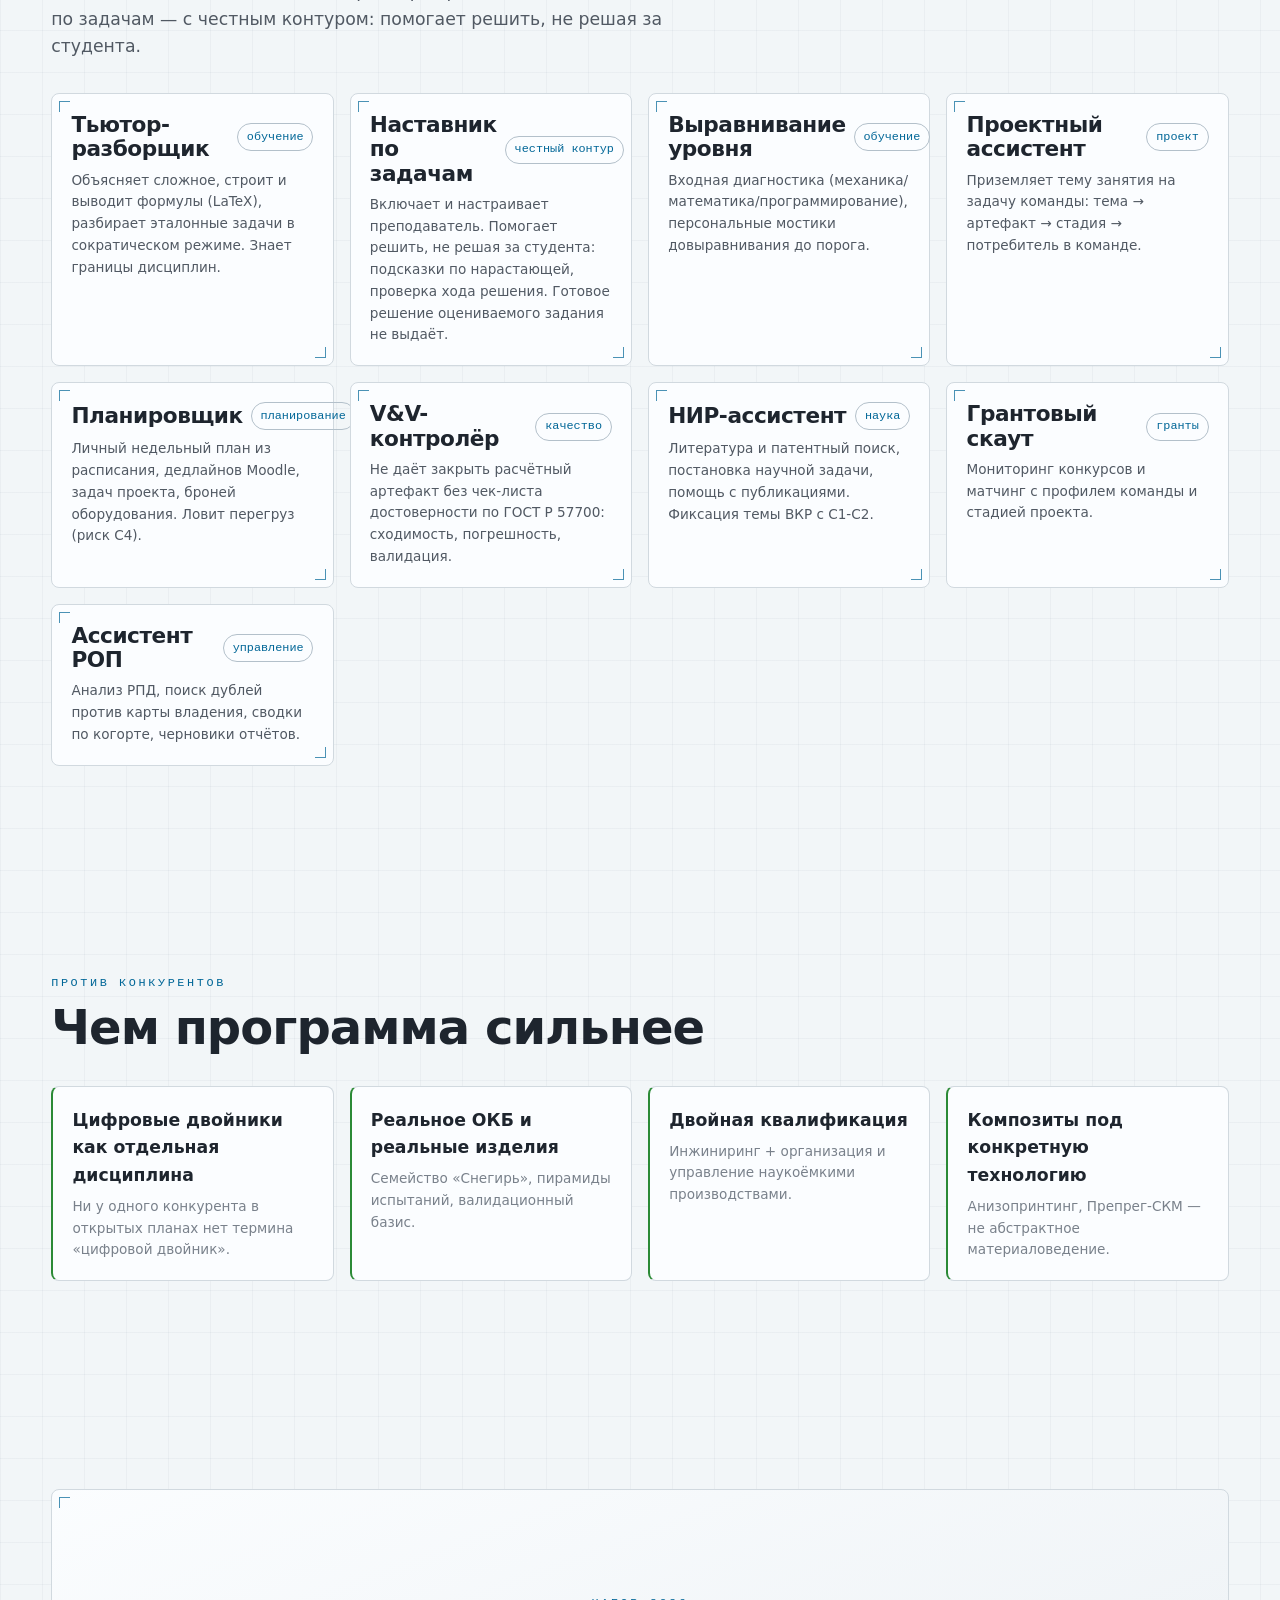
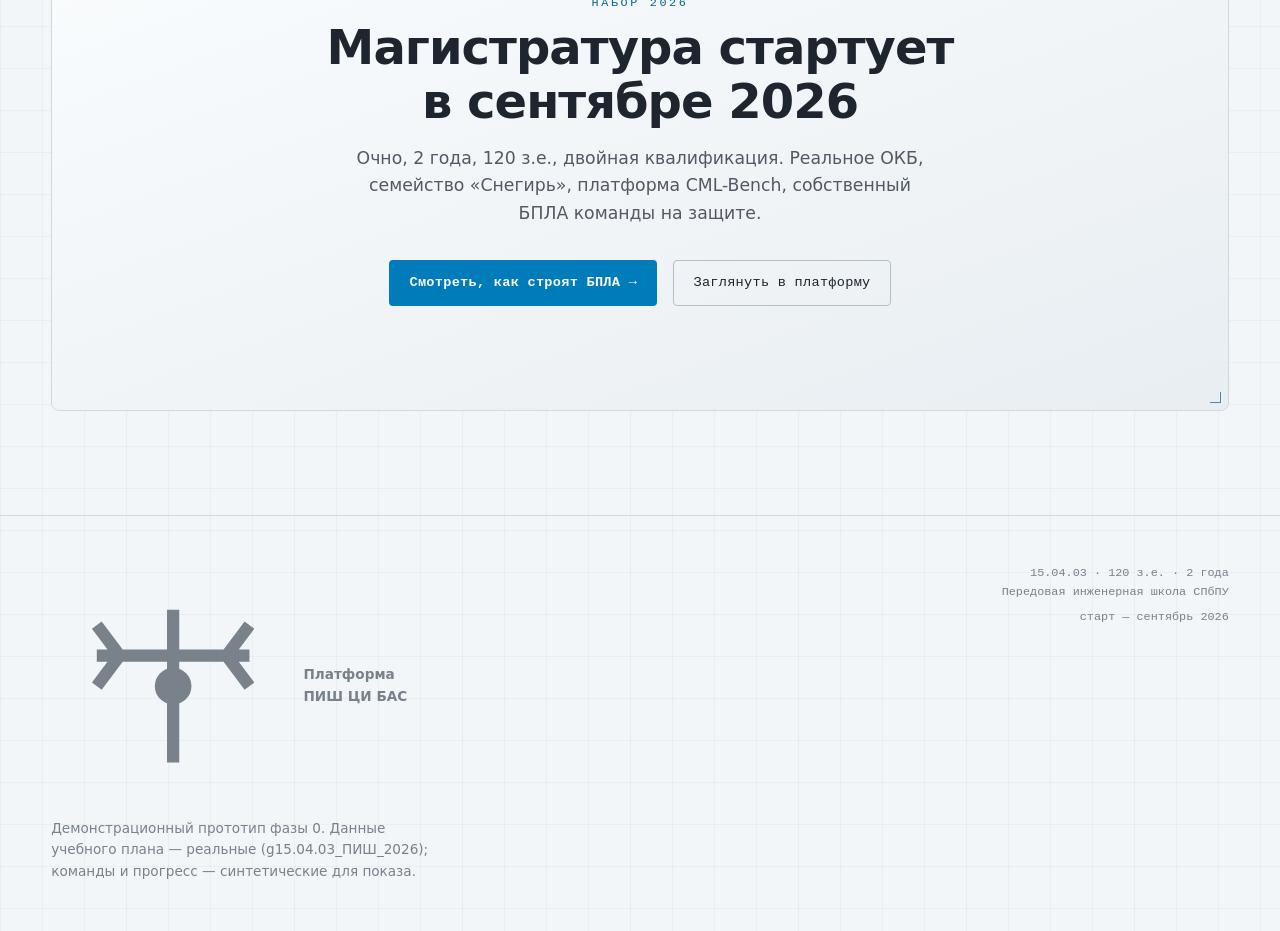
==== commit 45bf7259: "feat: светлая тема по умолчанию + переключатель тем (light/dark, сохранение в localStorage)" ====
--- a/index.html
+++ b/index.html
@@ -5,6 +5,7 @@
   <meta name="viewport" content="width=device-width, initial-scale=1">
   <title>Платформа магистратуры ПИШ ЦИ · Цифровой инжиниринг БАС</title>
   <meta name="description" content="Цифровая среда магистратуры «Системный цифровой инжиниринг БАС» ПИШ СПбПУ: сквозной проект, ИИ-помощь, компетенции, гранты, портфолио.">
+  <script>(function(){var t;try{t=localStorage.getItem("theme")}catch(e){}document.documentElement.setAttribute("data-theme",t==="dark"?"dark":"light")})();</script>
   <link rel="stylesheet" href="assets/theme.css">
   <style>
     .hero { position: relative; padding-block: clamp(3rem,2rem+6vw,7rem) var(--sp); overflow: clip; }
@@ -32,7 +33,7 @@
     .fbtn { font-family:var(--mono); font-size:var(--t-xs); padding:.4rem .8rem; border:1px solid var(--line-2);
       border-radius:100px; background:transparent; color:var(--text-mut); cursor:pointer; transition:all var(--dur) var(--ease); }
     .fbtn:hover{ color:var(--text); border-color:var(--cyan-dim); }
-    .fbtn.on{ background:var(--cyan); color:oklch(18% .03 250); border-color:var(--cyan); font-weight:600; }
+    .fbtn.on{ background:var(--cyan); color:var(--on-accent); border-color:var(--cyan); font-weight:600; }
 
     .disc-grid{ grid-template-columns:repeat(auto-fill,minmax(255px,1fr)); }
     .disc{ padding:1rem; display:flex; flex-direction:column; gap:.5rem; transition:transform var(--dur) var(--ease),border-color var(--dur) var(--ease); }
--- a/assets/theme.css
+++ b/assets/theme.css
@@ -1,24 +1,29 @@
 /* ПИШ ЦИ БАС — платформа: дизайн-система «инженерная телеметрия» */
 
 :root {
-  /* палитра — тёмная приборная */
-  --bg:        oklch(15% 0.02 250);
-  --bg-2:      oklch(18% 0.025 250);
-  --surface:   oklch(21% 0.028 250);
-  --surface-2: oklch(25% 0.03 250);
-  --line:      oklch(32% 0.03 250);
-  --line-2:    oklch(42% 0.035 250);
-
-  --text:      oklch(96% 0.008 250);
-  --text-mut:  oklch(72% 0.02 250);
-  --text-dim:  oklch(56% 0.02 250);
-
-  --cyan:      oklch(80% 0.13 205);
-  --cyan-dim:  oklch(62% 0.10 205);
-  --amber:     oklch(82% 0.14 78);
-  --lime:      oklch(84% 0.17 135);
-  --rose:      oklch(72% 0.16 18);
-  --violet:    oklch(74% 0.13 300);
+  /* палитра — светлая (по умолчанию): инженерная «бумага» / Swiss */
+  --bg:        oklch(97% 0.005 240);
+  --bg-2:      oklch(94.5% 0.008 240);
+  --surface:   oklch(99.3% 0.003 240);
+  --surface-2: oklch(95% 0.01 240);
+  --line:      oklch(88% 0.012 240);
+  --line-2:    oklch(80% 0.02 240);
+
+  --text:      oklch(26% 0.02 255);
+  --text-mut:  oklch(46% 0.02 255);
+  --text-dim:  oklch(60% 0.018 255);
+
+  --cyan:      oklch(55% 0.15 235);
+  --cyan-dim:  oklch(48% 0.12 235);
+  --amber:     oklch(60% 0.15 60);
+  --lime:      oklch(56% 0.15 145);
+  --rose:      oklch(56% 0.19 22);
+  --violet:    oklch(52% 0.18 295);
+
+  --grid:      oklch(50% 0.05 250 / 0.05);
+  --nav-bg:    oklch(97% 0.005 240 / 0.82);
+  --on-accent: oklch(99% 0.004 240);
+  --scrim:     oklch(30% 0.02 250 / 0.5);
 
   /* семантика стадий/статусов */
   --s1: var(--cyan);
@@ -50,7 +55,36 @@
   --dur: 320ms;
 }
 
+/* тёмная приборная тема — оверрайд */
+:root[data-theme="dark"] {
+  --bg:        oklch(15% 0.02 250);
+  --bg-2:      oklch(18% 0.025 250);
+  --surface:   oklch(21% 0.028 250);
+  --surface-2: oklch(25% 0.03 250);
+  --line:      oklch(32% 0.03 250);
+  --line-2:    oklch(42% 0.035 250);
+
+  --text:      oklch(96% 0.008 250);
+  --text-mut:  oklch(72% 0.02 250);
+  --text-dim:  oklch(56% 0.02 250);
+
+  --cyan:      oklch(80% 0.13 205);
+  --cyan-dim:  oklch(62% 0.10 205);
+  --amber:     oklch(82% 0.14 78);
+  --lime:      oklch(84% 0.17 135);
+  --rose:      oklch(72% 0.16 18);
+  --violet:    oklch(74% 0.13 300);
+
+  --grid:      oklch(50% 0.02 250 / 0.04);
+  --nav-bg:    oklch(15% 0.02 250 / 0.78);
+  --on-accent: oklch(18% 0.03 250);
+  --scrim:     oklch(10% 0.02 250 / 0.7);
+}
+
 * { box-sizing: border-box; }
+
+html { color-scheme: light; }
+html[data-theme="dark"] { color-scheme: dark; }
 
 html { scroll-behavior: smooth; }
 
@@ -64,9 +98,10 @@
   -webkit-font-smoothing: antialiased;
   /* сетка-чертёж */
   background-image:
-    linear-gradient(oklch(50% 0.02 250 / 0.04) 1px, transparent 1px),
-    linear-gradient(90deg, oklch(50% 0.02 250 / 0.04) 1px, transparent 1px);
+    linear-gradient(var(--grid) 1px, transparent 1px),
+    linear-gradient(90deg, var(--grid) 1px, transparent 1px);
   background-size: 42px 42px;
+  transition: background-color var(--dur) var(--ease), color var(--dur) var(--ease);
 }
 
 @media (prefers-reduced-motion: reduce) {
@@ -96,7 +131,7 @@
 .nav {
   position: sticky; top: 0; z-index: 50;
   backdrop-filter: blur(14px);
-  background: oklch(15% 0.02 250 / 0.78);
+  background: var(--nav-bg);
   border-bottom: 1px solid var(--line);
 }
 .nav-in {
@@ -146,7 +181,7 @@
   padding: 0.7rem 1.2rem; border-radius: var(--radius);
   border: 1px solid transparent; cursor: pointer; transition: all var(--dur) var(--ease);
 }
-.btn-primary { background: var(--cyan); color: oklch(18% 0.03 250); font-weight: 600; }
+.btn-primary { background: var(--cyan); color: var(--on-accent); font-weight: 600; }
 .btn-primary:hover { filter: brightness(1.08); text-decoration: none; }
 .btn-ghost { border-color: var(--line-2); color: var(--text); background: transparent; }
 .btn-ghost:hover { border-color: var(--cyan-dim); color: var(--cyan); text-decoration: none; }
@@ -174,3 +209,14 @@
 @media (max-width: 780px) {
   .nav-links { display: none; }
 }
+
+/* переключатель темы */
+.theme-btn {
+  display: inline-grid; place-items: center;
+  width: 36px; height: 36px; margin-left: 0.6rem;
+  border: 1px solid var(--line-2); border-radius: var(--radius);
+  background: transparent; color: var(--text-mut); cursor: pointer;
+  transition: color var(--dur) var(--ease), border-color var(--dur) var(--ease);
+}
+.theme-btn:hover { color: var(--cyan); border-color: var(--cyan-dim); }
+.theme-btn svg { width: 18px; height: 18px; }
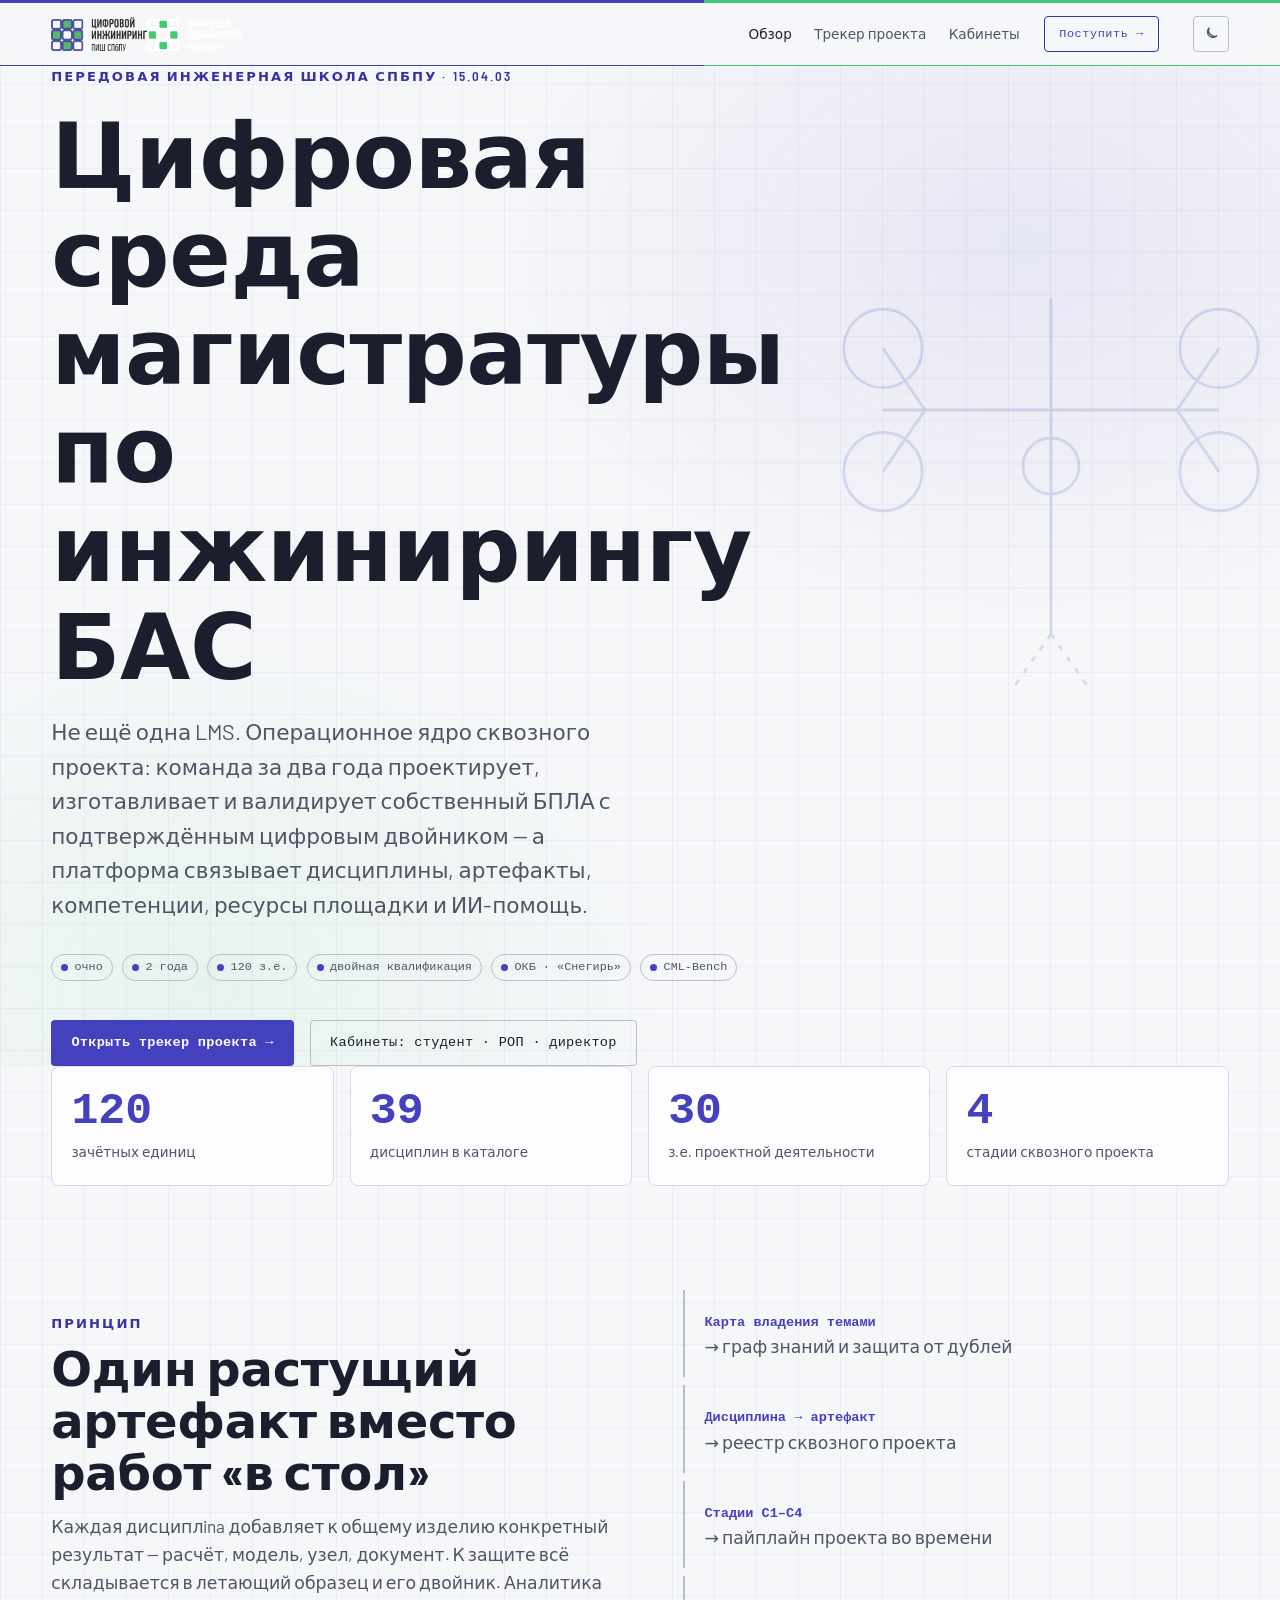
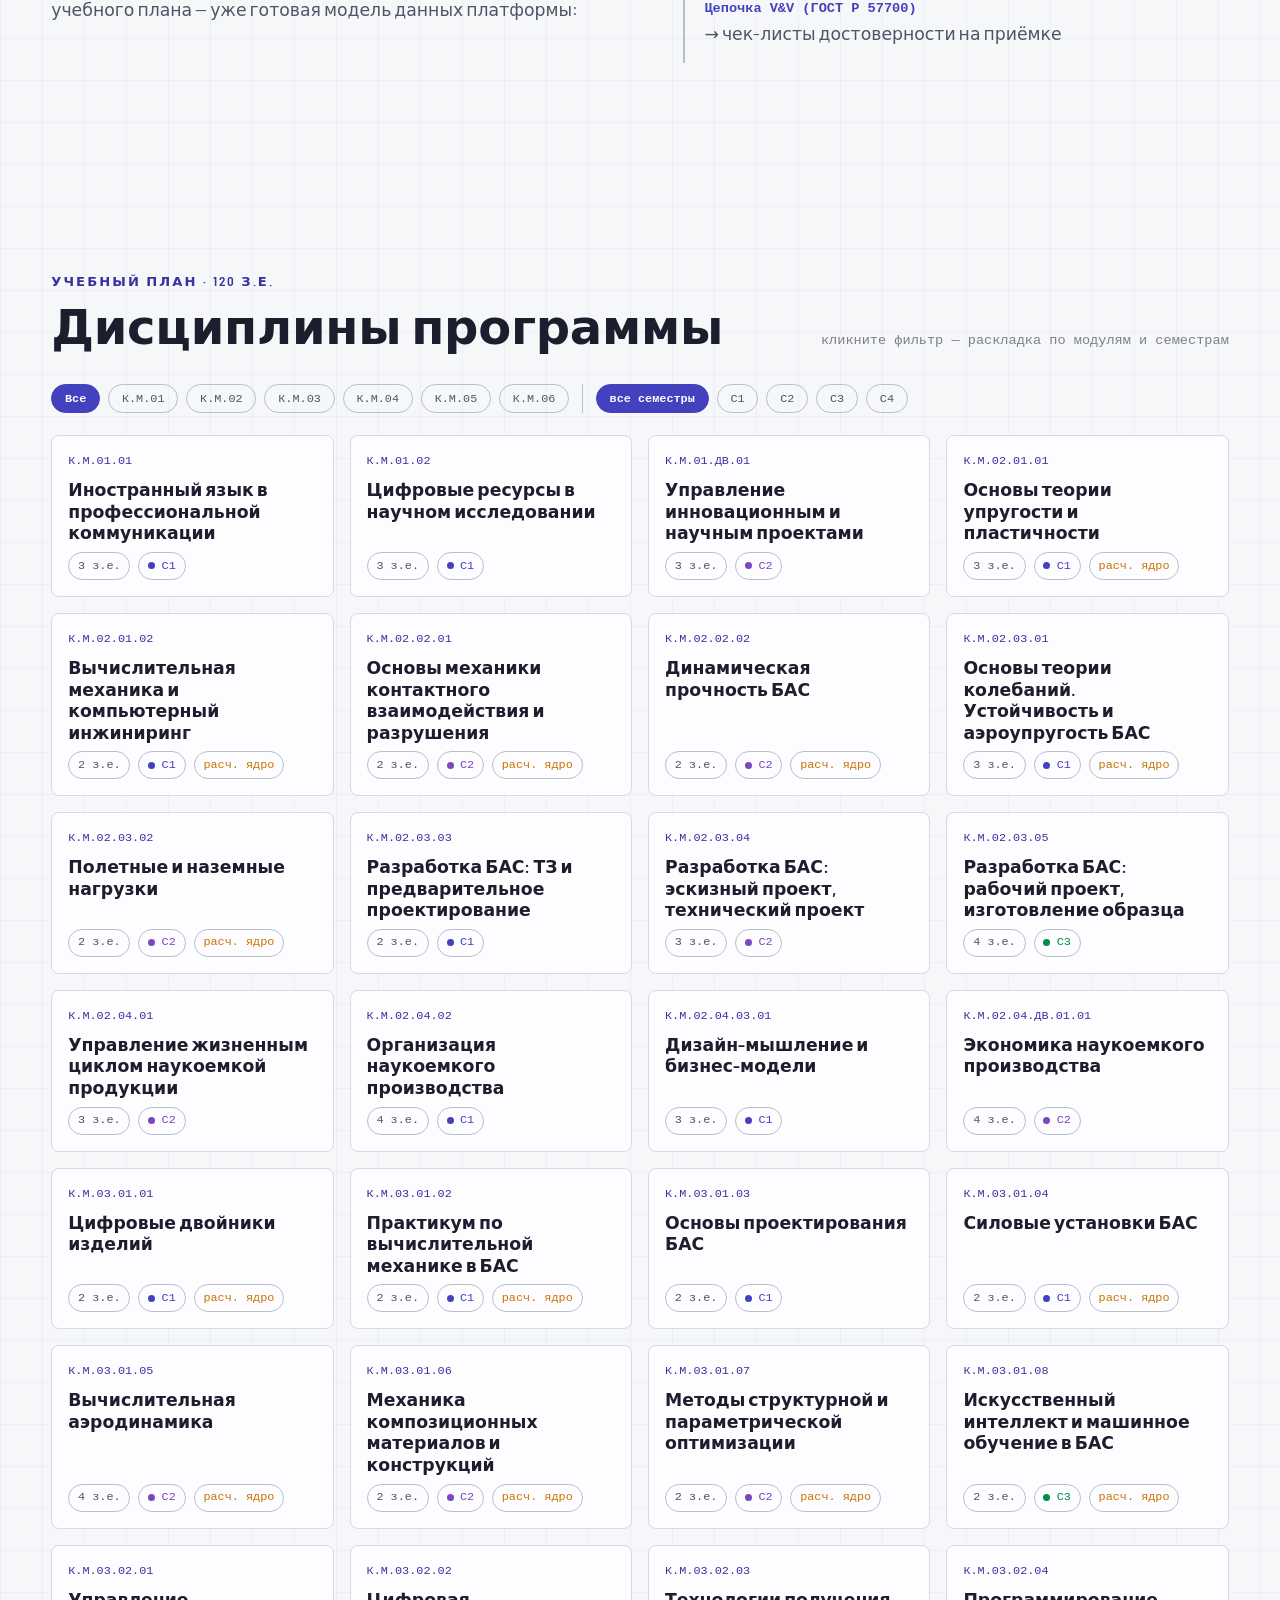
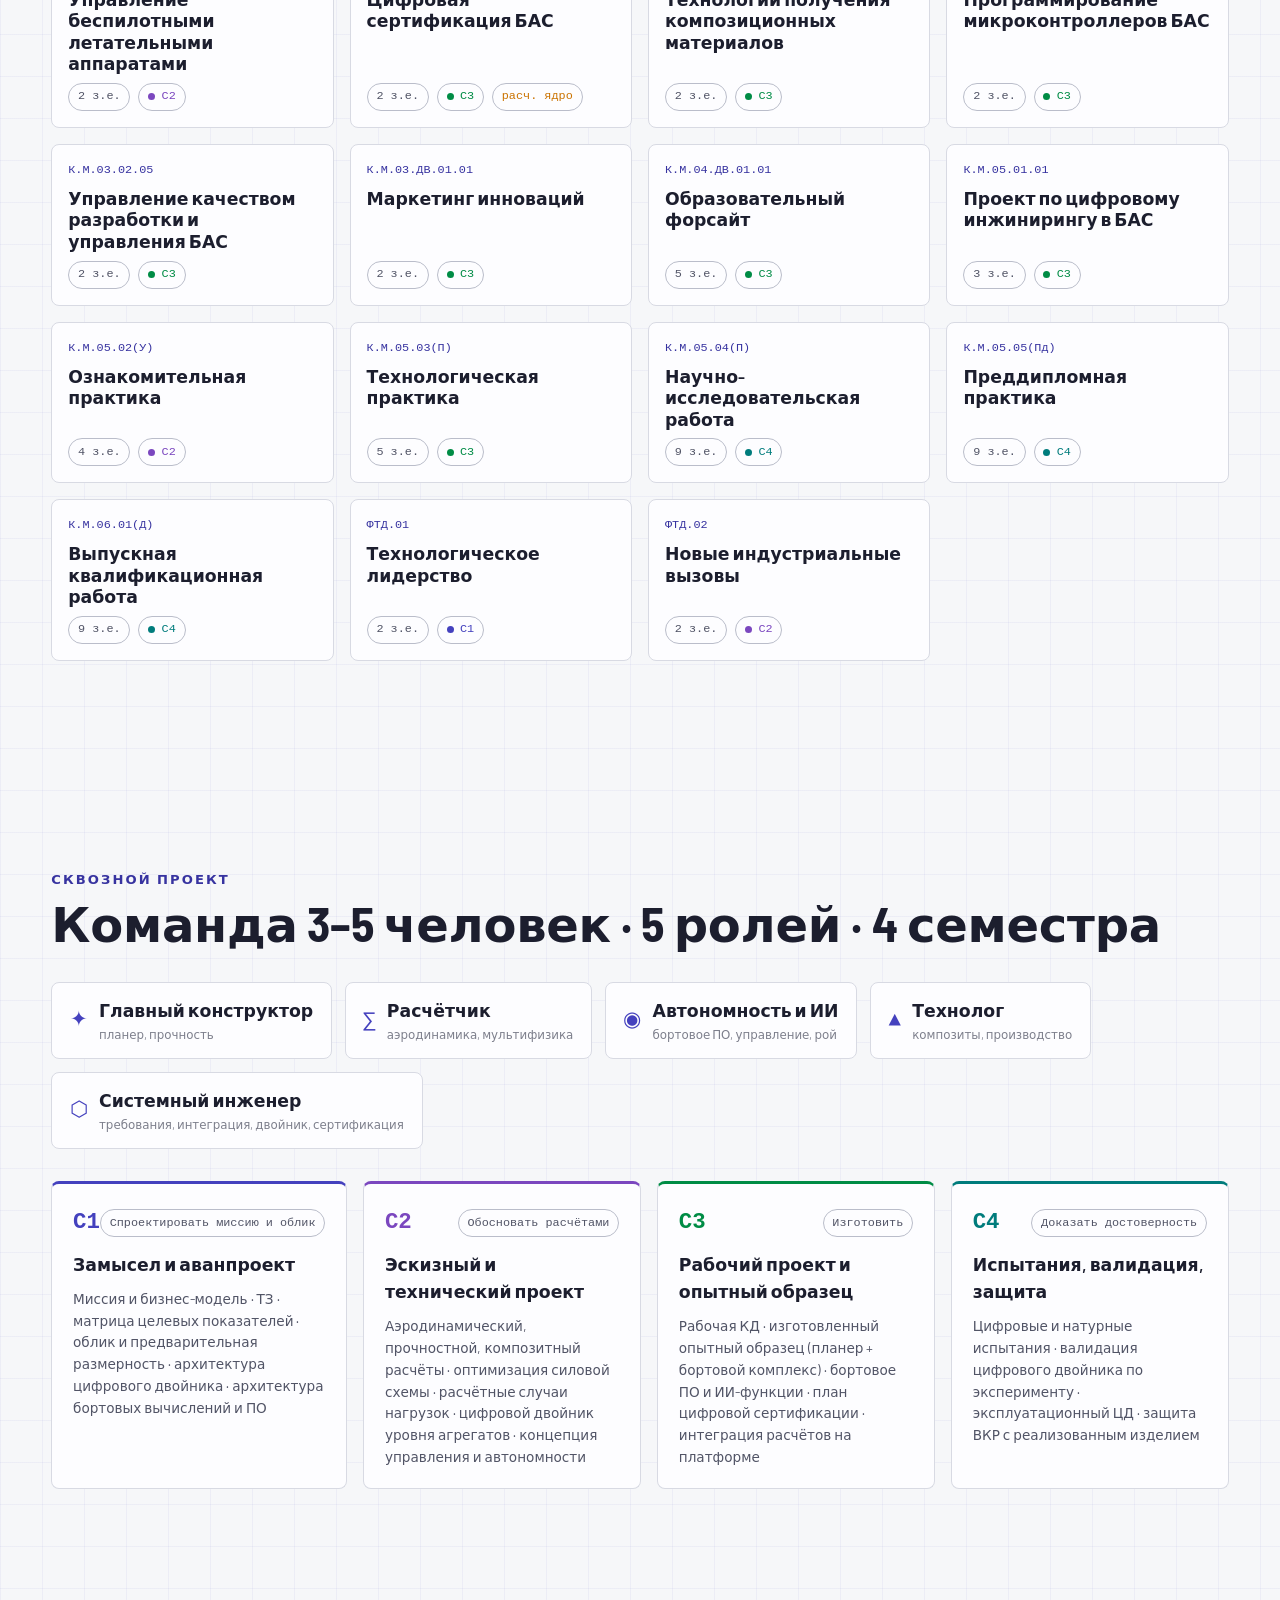
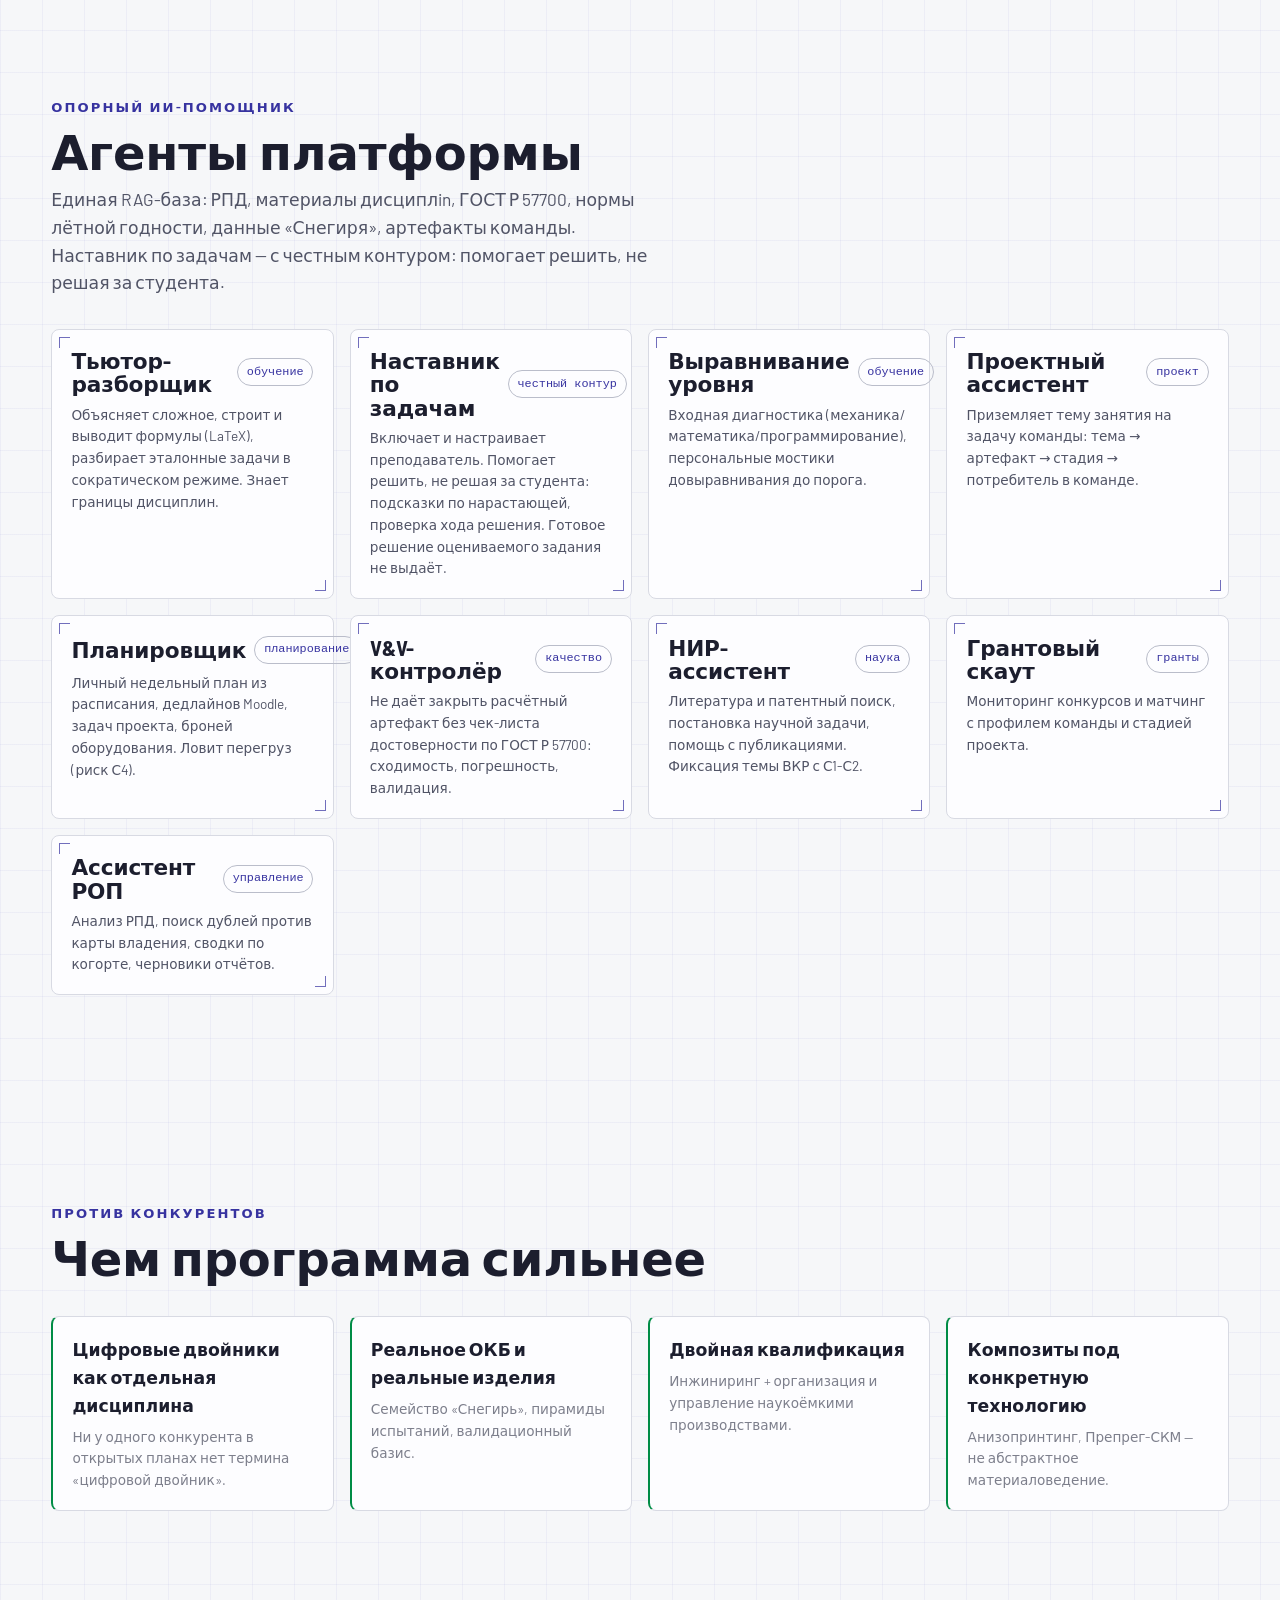
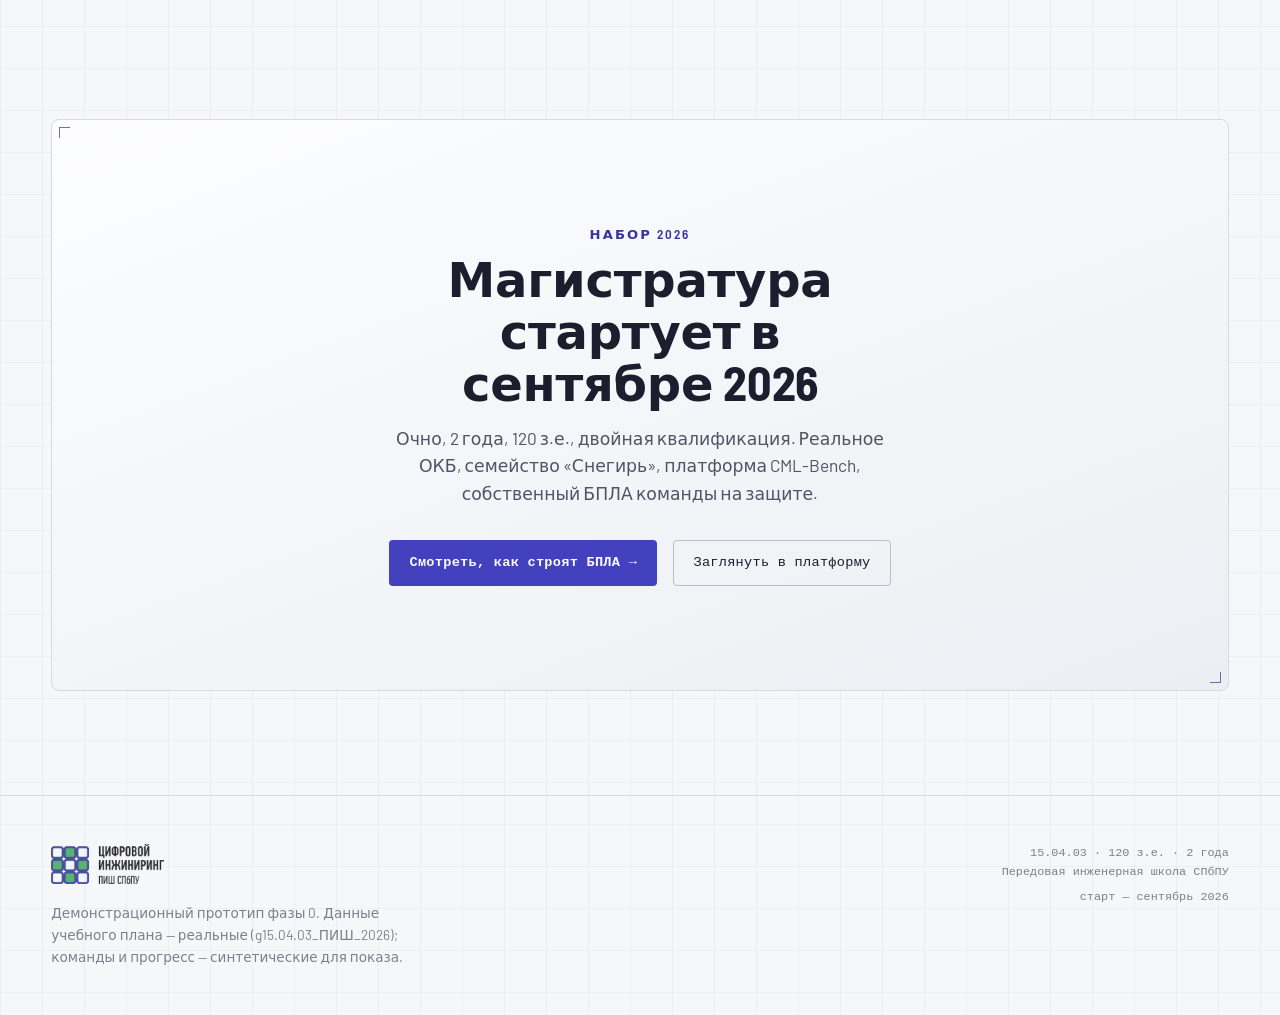
==== commit 56877554: "design: фирменный стиль ПИШ ЦИ — индиго/зелёный, шрифт Barlow, логотип из брендбука вместо заглушек" ====
--- a/index.html
+++ b/index.html
@@ -5,6 +5,9 @@
   <meta name="viewport" content="width=device-width, initial-scale=1">
   <title>Платформа магистратуры ПИШ ЦИ · Цифровой инжиниринг БАС</title>
   <meta name="description" content="Цифровая среда магистратуры «Системный цифровой инжиниринг БАС» ПИШ СПбПУ: сквозной проект, ИИ-помощь, компетенции, гранты, портфолио.">
+  <link rel="icon" type="image/png" href="assets/img/favicon.png">
+  <link rel="preconnect" href="https://fonts.googleapis.com">
+  <link rel="preconnect" href="https://fonts.gstatic.com" crossorigin>
   <script>(function(){var t;try{t=localStorage.getItem("theme")}catch(e){}document.documentElement.setAttribute("data-theme",t==="dark"?"dark":"light")})();</script>
   <link rel="stylesheet" href="assets/theme.css">
   <style>
@@ -14,8 +17,8 @@
     .hero-tags { display:flex; gap:.6rem; flex-wrap:wrap; margin-top: 2rem; }
     .hero-cta { display:flex; gap:1rem; flex-wrap:wrap; margin-top: 2.4rem; }
     .hero-scan { position:absolute; inset:0; z-index:-1; opacity:.5;
-      background: radial-gradient(60% 55% at 78% 20%, oklch(80% 0.13 205 / 0.14), transparent 70%),
-                  radial-gradient(50% 50% at 20% 90%, oklch(74% 0.13 300 / 0.10), transparent 70%); }
+      background: radial-gradient(60% 55% at 80% 18%, color-mix(in oklab, var(--brand) 18%, transparent), transparent 70%),
+                  radial-gradient(52% 52% at 16% 92%, color-mix(in oklab, var(--brand-2) 16%, transparent), transparent 70%); }
     .drone { position:absolute; right:-4%; top:12%; width:min(46vw,560px); opacity:.16; color:var(--cyan); z-index:-1; }
     @media(max-width:900px){ .drone{ display:none; } }
 
--- a/assets/theme.css
+++ b/assets/theme.css
@@ -1,42 +1,53 @@
-/* ПИШ ЦИ БАС — платформа: дизайн-система «инженерная телеметрия» */
+@import url('https://fonts.googleapis.com/css2?family=Barlow:wght@400;500;600;700&family=Barlow+Semi+Condensed:wght@500;600;700&display=swap');
+
+/* ПИШ ЦИ — фирменный стиль «ЦИФРОВОЙ ИНЖИНИРИНГ, ПИШ СПбПУ»
+   Бренд: индиго #4547BB (Pantone 2726 C) + зелёный #3FCC71 (Pantone 7479 C) + чёрный.
+   Шрифт: PFDinTextCompPro → веб-замена Barlow / Barlow Semi Condensed (DIN-семейство). */
 
 :root {
-  /* палитра — светлая (по умолчанию): инженерная «бумага» / Swiss */
-  --bg:        oklch(97% 0.005 240);
-  --bg-2:      oklch(94.5% 0.008 240);
-  --surface:   oklch(99.3% 0.003 240);
-  --surface-2: oklch(95% 0.01 240);
-  --line:      oklch(88% 0.012 240);
-  --line-2:    oklch(80% 0.02 240);
-
-  --text:      oklch(26% 0.02 255);
-  --text-mut:  oklch(46% 0.02 255);
-  --text-dim:  oklch(60% 0.018 255);
-
-  --cyan:      oklch(55% 0.15 235);
-  --cyan-dim:  oklch(48% 0.12 235);
-  --amber:     oklch(60% 0.15 60);
-  --lime:      oklch(56% 0.15 145);
-  --rose:      oklch(56% 0.19 22);
-  --violet:    oklch(52% 0.18 295);
-
-  --grid:      oklch(50% 0.05 250 / 0.05);
-  --nav-bg:    oklch(97% 0.005 240 / 0.82);
-  --on-accent: oklch(99% 0.004 240);
-  --scrim:     oklch(30% 0.02 250 / 0.5);
-
-  /* семантика стадий/статусов */
-  --s1: var(--cyan);
-  --s2: var(--violet);
-  --s3: var(--amber);
-  --s4: var(--lime);
-
+  /* фирменные цвета */
+  --brand:     oklch(46% 0.19 277);   /* #4547BB индиго */
+  --brand-2:   oklch(74% 0.17 152);   /* #3FCC71 зелёный */
+
+  /* палитра — светлая (по умолчанию) */
+  --bg:        oklch(97.5% 0.004 277);
+  --bg-2:      oklch(95% 0.007 277);
+  --surface:   oklch(99.5% 0.002 277);
+  --surface-2: oklch(96% 0.008 277);
+  --line:      oklch(89% 0.012 277);
+  --line-2:    oklch(80% 0.018 277);
+
+  --text:      oklch(24% 0.03 277);
+  --text-mut:  oklch(45% 0.03 277);
+  --text-dim:  oklch(60% 0.02 277);
+
+  /* акценты (легаси-имена → бренд): cyan=индиго, lime=зелёный */
+  --cyan:      var(--brand);
+  --cyan-dim:  oklch(40% 0.17 277);
+  --lime:      oklch(56% 0.15 152);
+  --violet:    oklch(52% 0.18 300);
+  --amber:     oklch(64% 0.15 62);
+  --rose:      oklch(55% 0.20 25);
+
+  /* стадии проекта С1–С4 */
+  --s1: var(--brand);
+  --s2: oklch(52% 0.18 300);
+  --s3: oklch(56% 0.15 152);
+  --s4: oklch(52% 0.11 195);
+
+  --grid:      oklch(46% 0.19 277 / 0.05);
+  --nav-bg:    oklch(97.5% 0.004 277 / 0.85);
+  --on-accent: oklch(99% 0.004 277);
+  --scrim:     oklch(25% 0.06 277 / 0.55);
+
+  /* статусы */
   --ok:   var(--lime);
   --warn: var(--amber);
   --risk: var(--rose);
 
-  /* типографика */
-  --sans: "Inter", -apple-system, BlinkMacSystemFont, "Segoe UI", Roboto, system-ui, sans-serif;
+  /* типографика — бренд */
+  --sans: "Barlow", -apple-system, BlinkMacSystemFont, "Segoe UI", Roboto, system-ui, sans-serif;
+  --cond: "Barlow Semi Condensed", "Barlow", system-ui, sans-serif;
   --mono: "JetBrains Mono", ui-monospace, "SF Mono", "Cascadia Code", Consolas, monospace;
 
   --t-hero: clamp(2.6rem, 1.2rem + 5.6vw, 6rem);
@@ -55,30 +66,35 @@
   --dur: 320ms;
 }
 
-/* тёмная приборная тема — оверрайд */
+/* тёмная тема — оверрайд (глубокий индиго) */
 :root[data-theme="dark"] {
-  --bg:        oklch(15% 0.02 250);
-  --bg-2:      oklch(18% 0.025 250);
-  --surface:   oklch(21% 0.028 250);
-  --surface-2: oklch(25% 0.03 250);
-  --line:      oklch(32% 0.03 250);
-  --line-2:    oklch(42% 0.035 250);
-
-  --text:      oklch(96% 0.008 250);
-  --text-mut:  oklch(72% 0.02 250);
-  --text-dim:  oklch(56% 0.02 250);
-
-  --cyan:      oklch(80% 0.13 205);
-  --cyan-dim:  oklch(62% 0.10 205);
+  --bg:        oklch(17% 0.03 277);
+  --bg-2:      oklch(20% 0.035 277);
+  --surface:   oklch(23% 0.04 277);
+  --surface-2: oklch(27% 0.042 277);
+  --line:      oklch(34% 0.04 277);
+  --line-2:    oklch(45% 0.045 277);
+
+  --text:      oklch(96% 0.01 277);
+  --text-mut:  oklch(74% 0.02 277);
+  --text-dim:  oklch(58% 0.02 277);
+
+  --cyan:      oklch(72% 0.14 282);   /* светлый индиго-периwinkle */
+  --cyan-dim:  oklch(62% 0.12 282);
+  --lime:      oklch(80% 0.18 150);   /* яркий зелёный */
+  --violet:    oklch(70% 0.15 300);
   --amber:     oklch(82% 0.14 78);
-  --lime:      oklch(84% 0.17 135);
-  --rose:      oklch(72% 0.16 18);
-  --violet:    oklch(74% 0.13 300);
-
-  --grid:      oklch(50% 0.02 250 / 0.04);
-  --nav-bg:    oklch(15% 0.02 250 / 0.78);
-  --on-accent: oklch(18% 0.03 250);
-  --scrim:     oklch(10% 0.02 250 / 0.7);
+  --rose:      oklch(72% 0.16 22);
+
+  --s1: oklch(72% 0.14 282);
+  --s2: oklch(70% 0.15 300);
+  --s3: oklch(80% 0.18 150);
+  --s4: oklch(74% 0.11 195);
+
+  --grid:      oklch(65% 0.06 277 / 0.05);
+  --nav-bg:    oklch(17% 0.03 277 / 0.8);
+  --on-accent: oklch(18% 0.03 277);
+  --scrim:     oklch(9% 0.02 277 / 0.72);
 }
 
 * { box-sizing: border-box; }
@@ -108,16 +124,17 @@
   * { animation: none !important; transition: none !important; scroll-behavior: auto; }
 }
 
-h1, h2, h3 { line-height: 1.12; font-weight: 640; letter-spacing: -0.02em; margin: 0; }
+h1, h2, h3 { font-family: var(--cond); line-height: 1.08; font-weight: 700; letter-spacing: -0.005em; margin: 0; }
 p { margin: 0 0 1rem; }
 a { color: var(--cyan); text-decoration: none; }
 a:hover { text-decoration: underline; }
 
 .mono { font-family: var(--mono); }
 .kicker {
-  font-family: var(--mono);
-  font-size: var(--t-xs);
-  letter-spacing: 0.22em;
+  font-family: var(--cond);
+  font-weight: 600;
+  font-size: 0.82rem;
+  letter-spacing: 0.16em;
   text-transform: uppercase;
   color: var(--cyan-dim);
 }
@@ -133,14 +150,19 @@
   backdrop-filter: blur(14px);
   background: var(--nav-bg);
   border-bottom: 1px solid var(--line);
+  border-top: 3px solid transparent;
+  border-image: linear-gradient(90deg, var(--brand) 0 55%, var(--brand-2) 55% 100%) 1;
 }
 .nav-in {
   display: flex; align-items: center; gap: 1.5rem;
   height: 62px;
   width: min(1180px, 92vw); margin-inline: auto;
 }
-.brand { display: flex; align-items: center; gap: 0.7rem; font-weight: 680; letter-spacing: -0.02em; }
-.brand .glyph { width: 26px; height: 26px; color: var(--cyan); }
+.brand { display: flex; align-items: center; }
+.brand img { height: 34px; width: auto; display: block; }
+.logo-dark { display: none; }
+:root[data-theme="dark"] .logo-light { display: none; }
+:root[data-theme="dark"] .logo-dark { display: block; }
 .nav-links { display: flex; gap: 1.4rem; margin-left: auto; font-size: var(--t-sm); }
 .nav-links a { color: var(--text-mut); }
 .nav-links a:hover, .nav-links a.active { color: var(--text); text-decoration: none; }
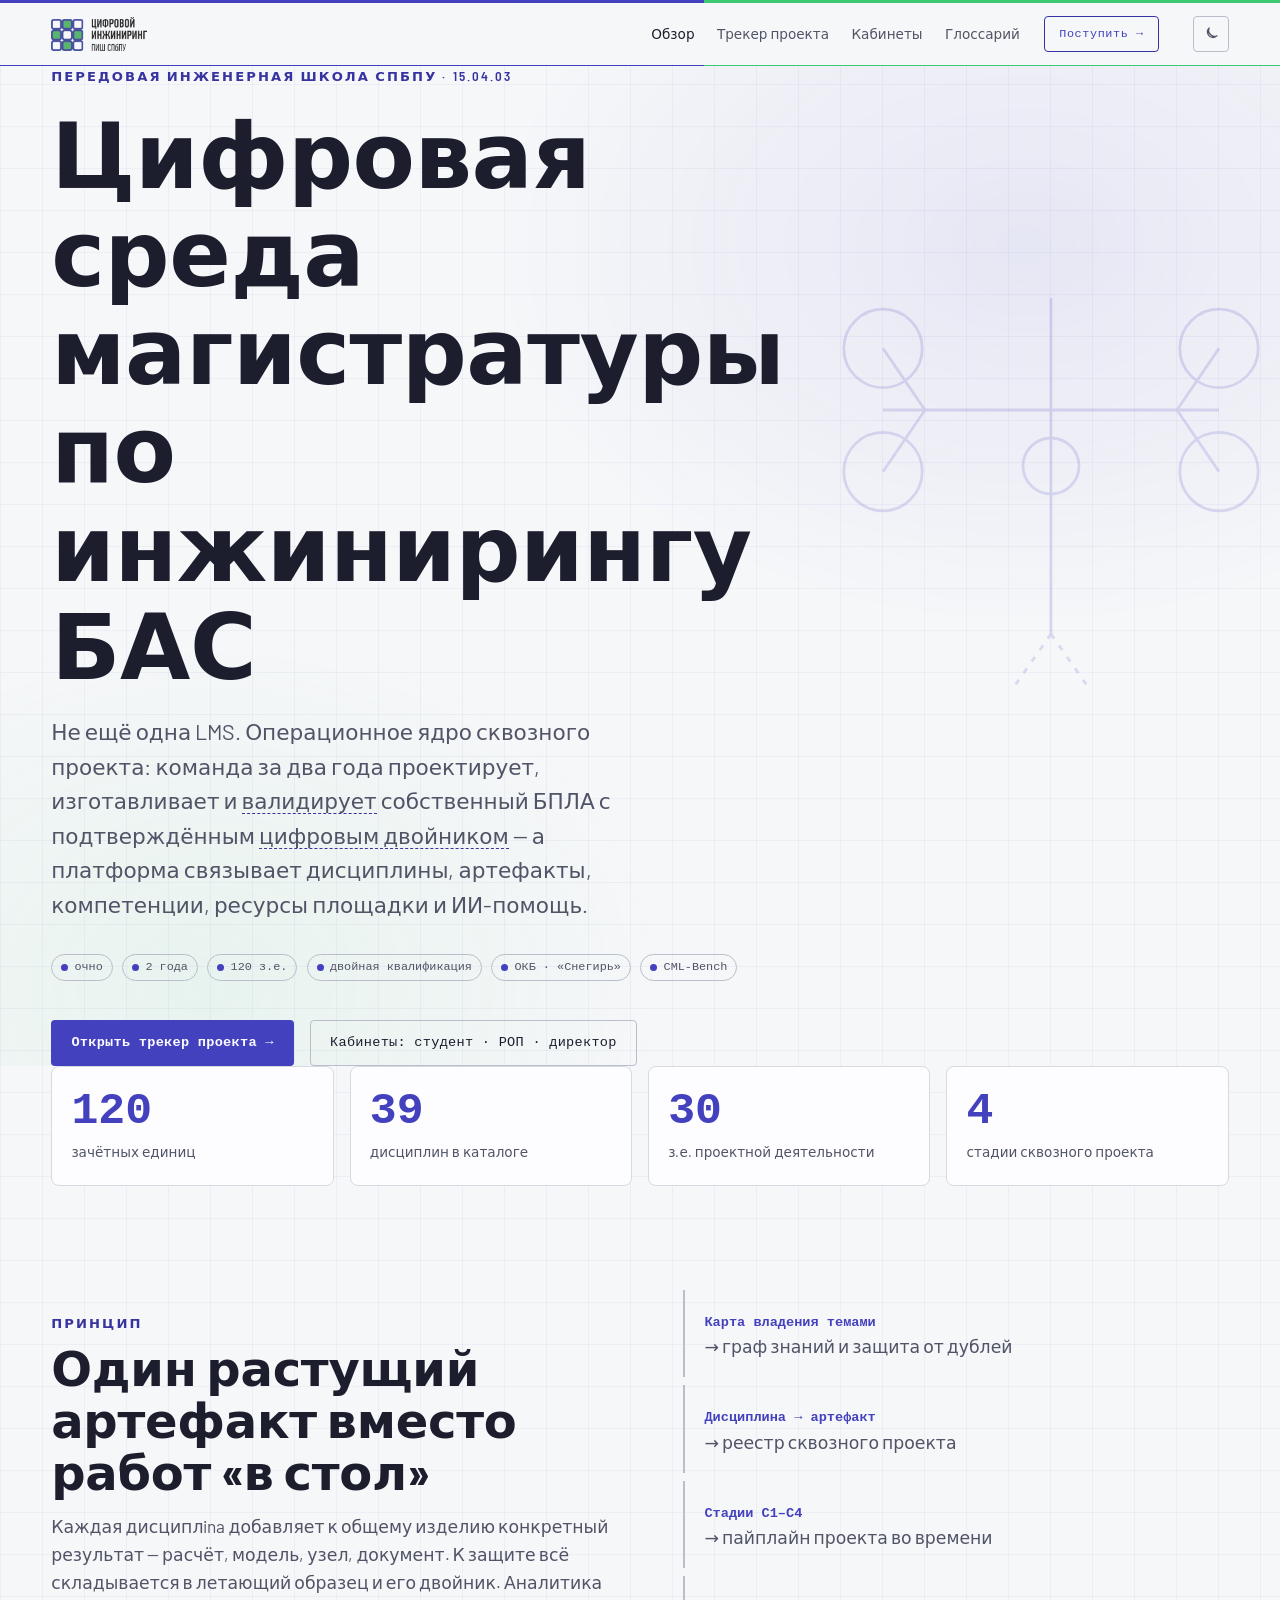
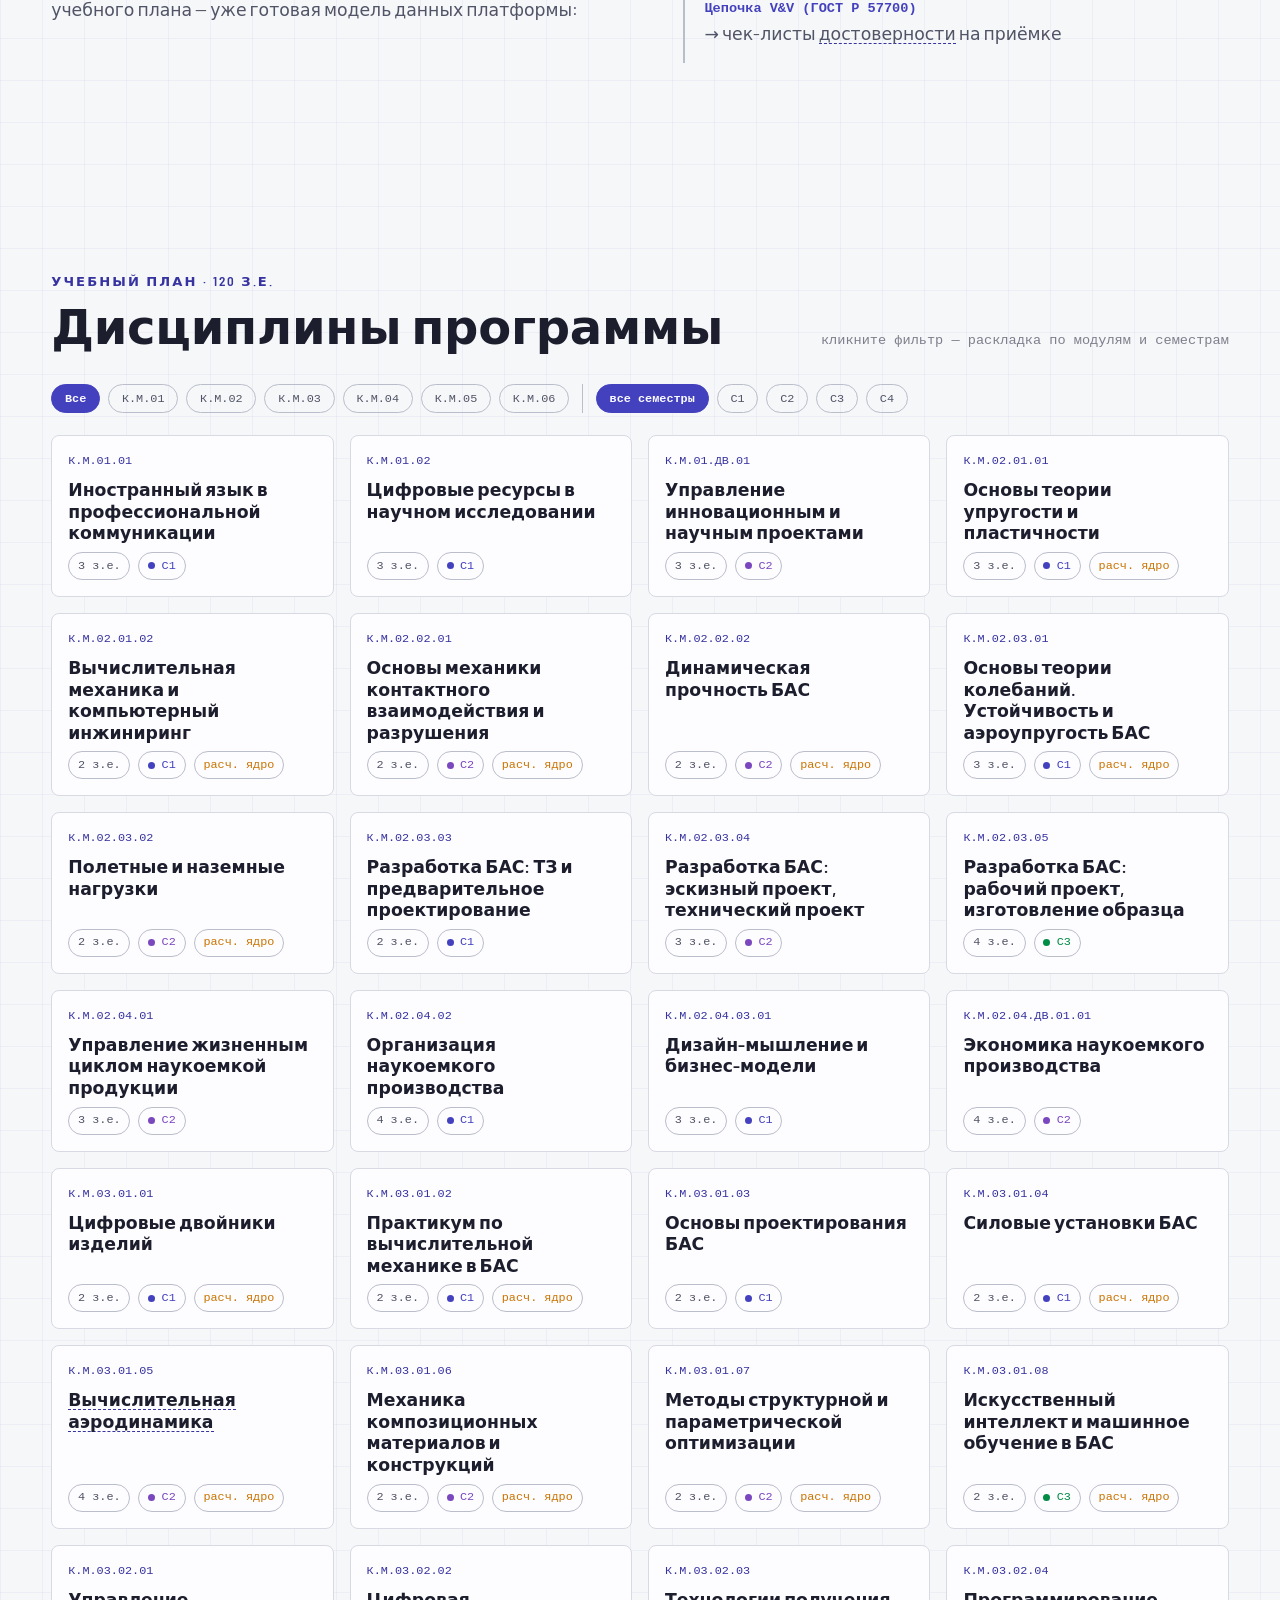
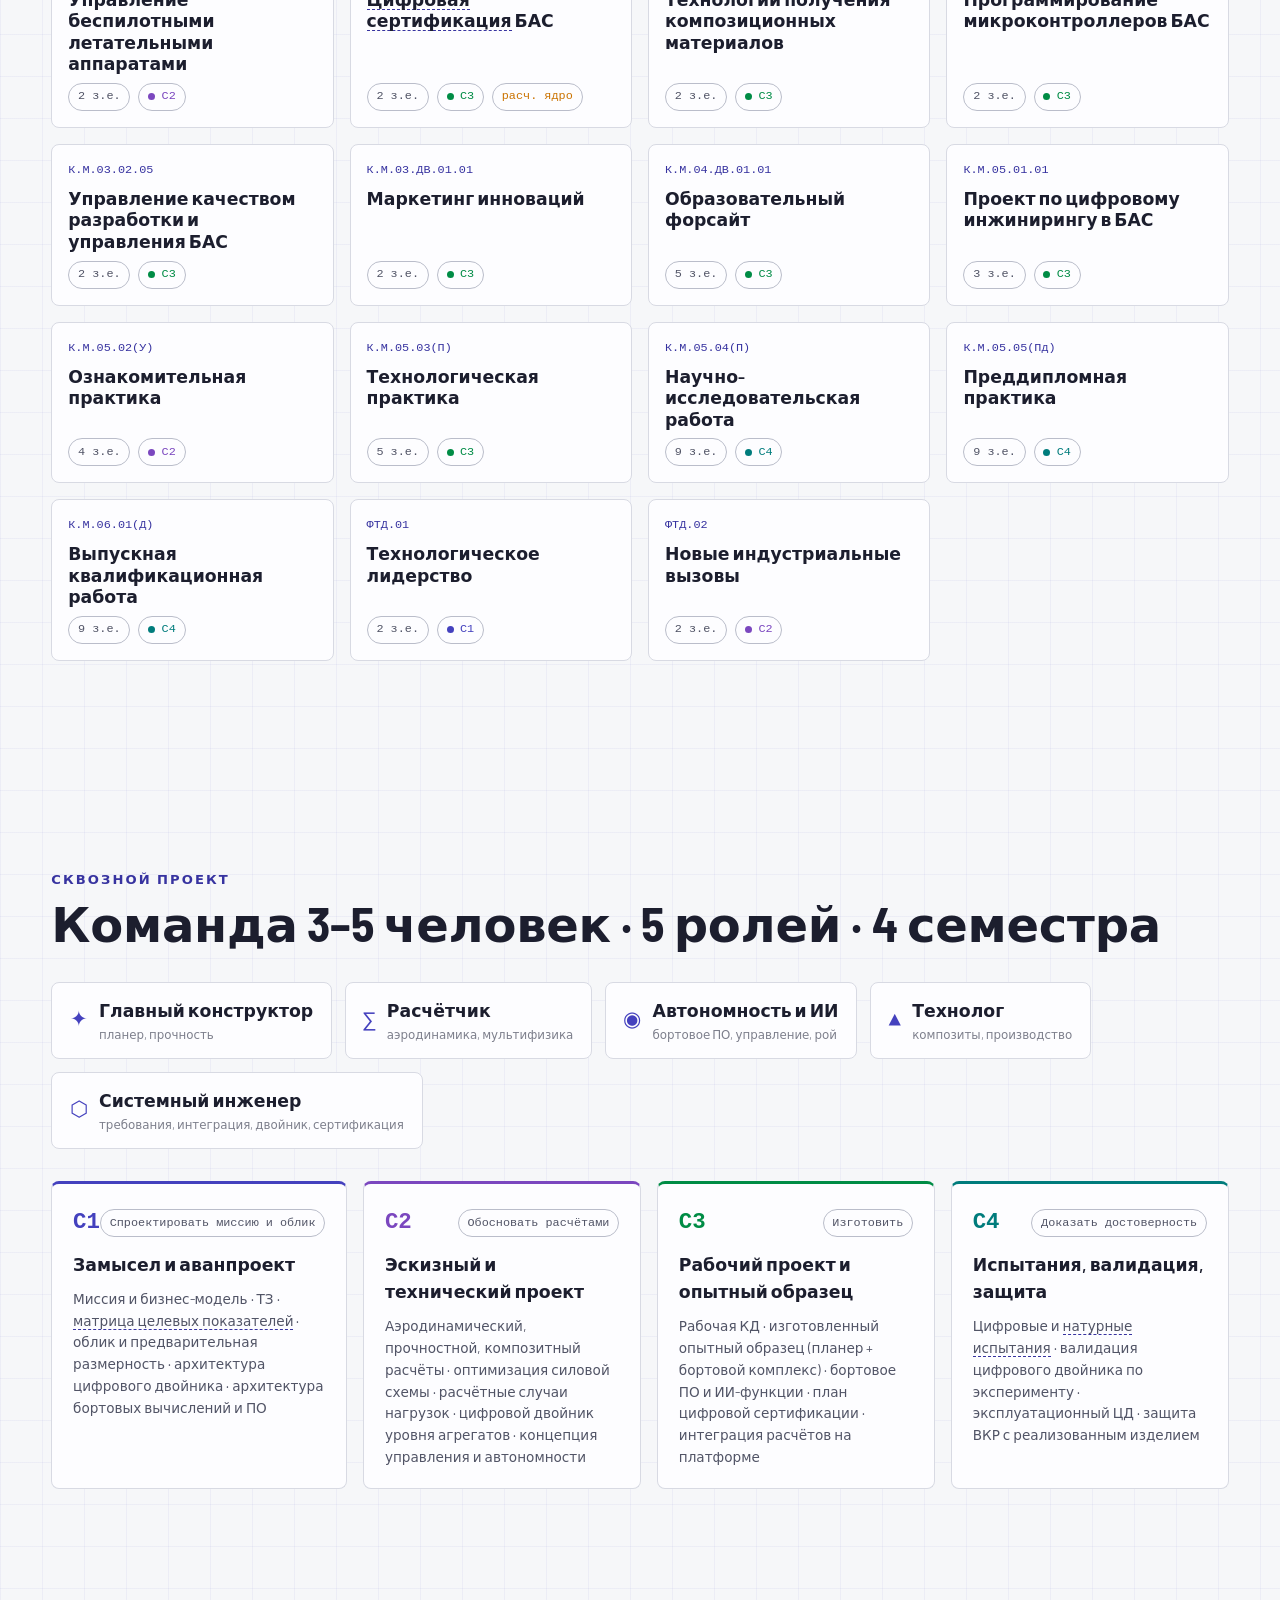
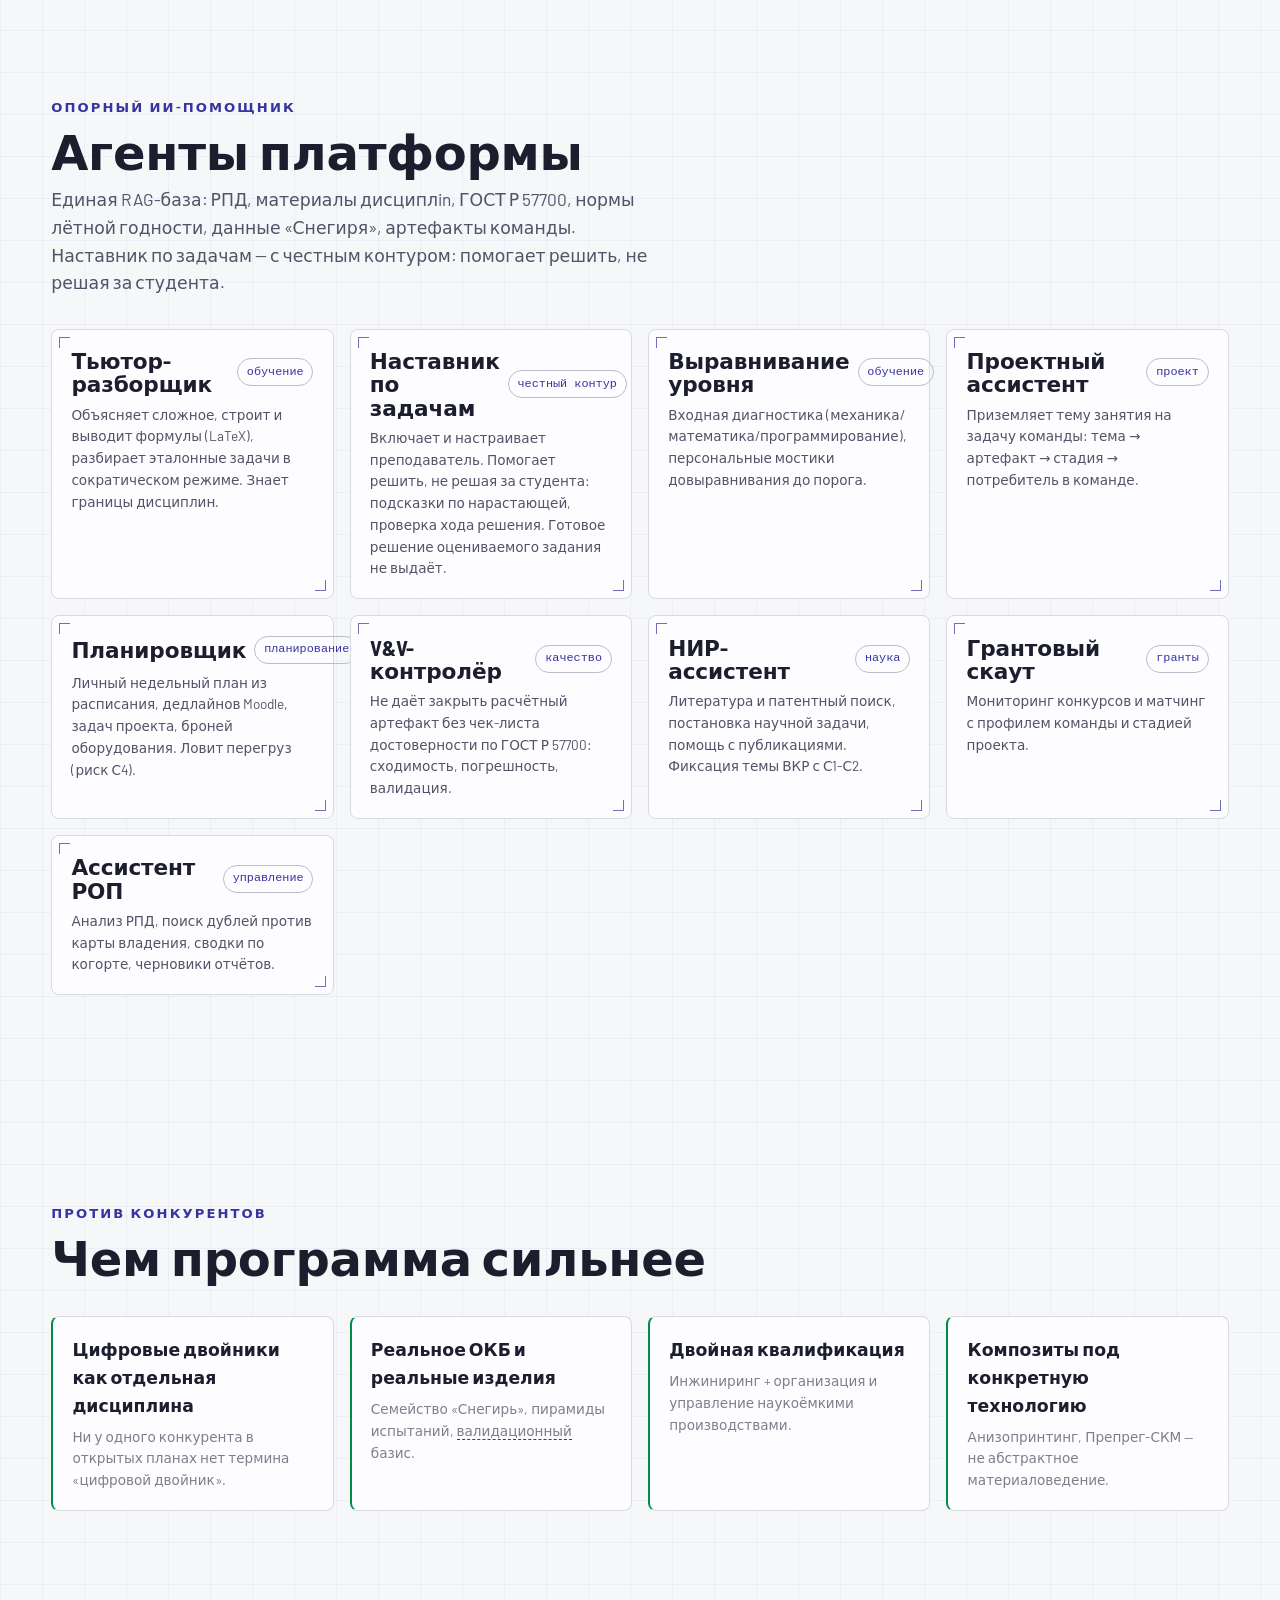
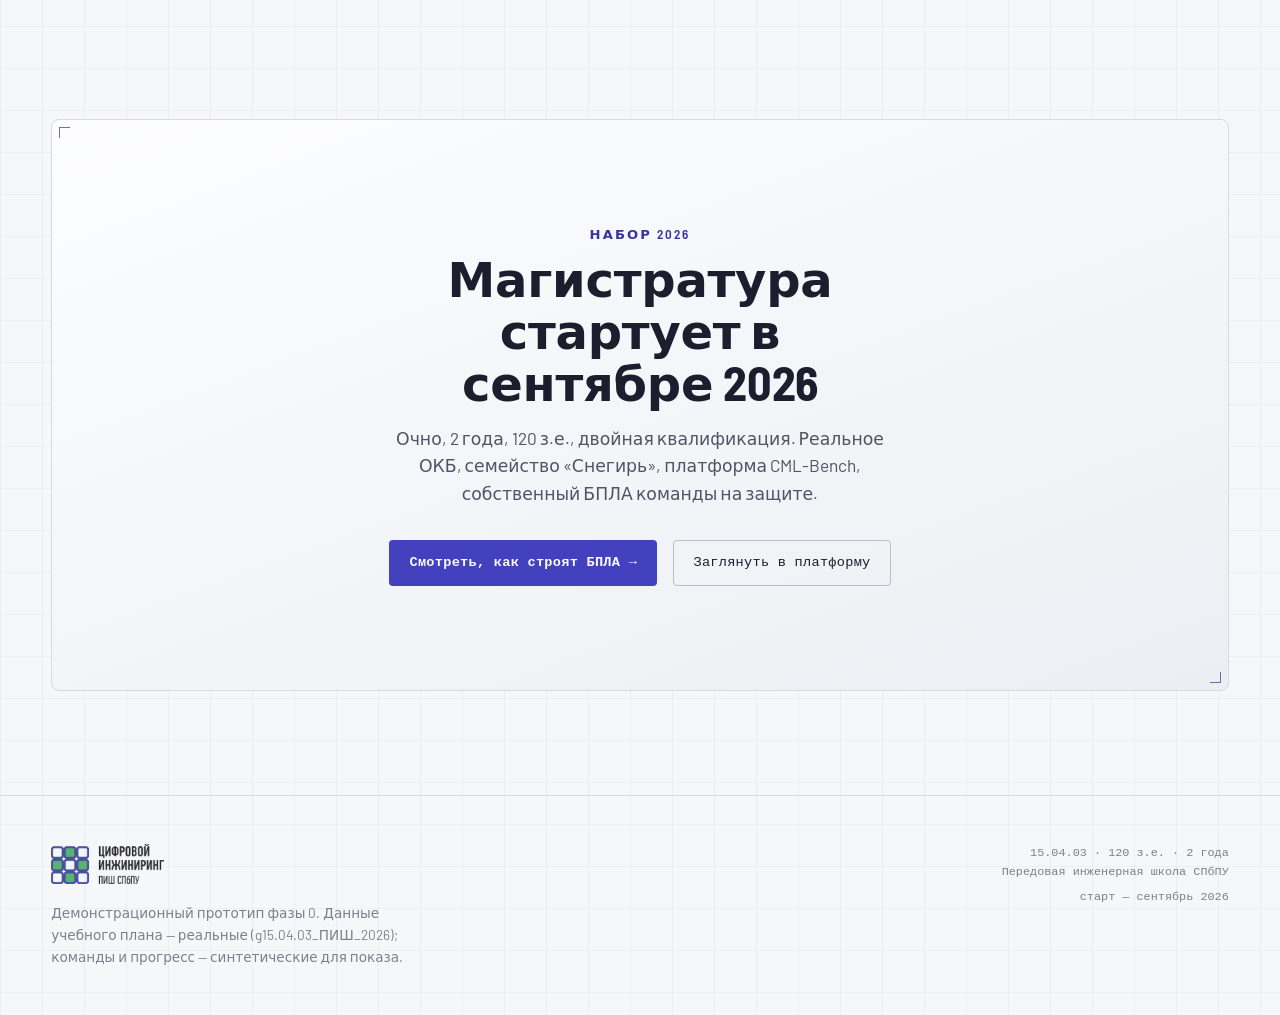
==== commit 02f5d68c: "feat: тултипы терминов по тексту платформы (наведение/тап → определение из глоссария, ссылка на разд" ====
--- a/index.html
+++ b/index.html
@@ -165,7 +165,9 @@
   </main>
 
   <script src="assets/data.js"></script>
+  <script src="assets/glossary.js"></script>
   <script src="assets/ui.js"></script>
+  <script src="assets/tooltips.js"></script>
   <script>
     const D = window.DATA;
     mountNav("index.html");
@@ -245,6 +247,7 @@
         el("div",{class:"dim",style:"font-size:var(--t-sm);margin-top:.4rem"},e.d))));
 
     mountFooter();
+    if (window.annotateTerms) annotateTerms(document.querySelector("main"));
   </script>
 </body>
 </html>
--- a/assets/theme.css
+++ b/assets/theme.css
@@ -159,10 +159,11 @@
   width: min(1180px, 92vw); margin-inline: auto;
 }
 .brand { display: flex; align-items: center; }
-.brand img { height: 34px; width: auto; display: block; }
-.logo-dark { display: none; }
-:root[data-theme="dark"] .logo-light { display: none; }
-:root[data-theme="dark"] .logo-dark { display: block; }
+.brand-logo img { width: auto; }
+img.logo-light { display: block; }
+img.logo-dark  { display: none; }
+:root[data-theme="dark"] img.logo-light { display: none; }
+:root[data-theme="dark"] img.logo-dark  { display: block; }
 .nav-links { display: flex; gap: 1.4rem; margin-left: auto; font-size: var(--t-sm); }
 .nav-links a { color: var(--text-mut); }
 .nav-links a:hover, .nav-links a.active { color: var(--text); text-decoration: none; }
@@ -232,6 +233,20 @@
   .nav-links { display: none; }
 }
 
+/* термины-тултипы */
+.gloss-term { border-bottom: 1px dashed var(--cyan-dim); cursor: help; }
+.gloss-term:hover, .gloss-term:focus { color: var(--cyan); border-bottom-color: var(--cyan); outline: none; }
+#gloss-tip {
+  position: fixed; z-index: 200; display: none; max-width: 300px;
+  background: var(--surface); border: 1px solid var(--line-2); border-radius: var(--radius-lg);
+  box-shadow: 0 12px 34px oklch(0% 0 0 / 0.18); padding: 0.9rem 1rem; font-family: var(--sans);
+}
+#gloss-tip .gt-term { font-family: var(--cond); font-weight: 700; font-size: 1rem; line-height: 1.15; }
+#gloss-tip .gt-def { font-size: var(--t-sm); color: var(--text-mut); line-height: 1.45; margin: 0.4rem 0 0.6rem; }
+#gloss-tip .gt-foot { display: flex; justify-content: space-between; align-items: center; gap: 0.5rem; }
+#gloss-tip .gt-src { font-family: var(--mono); font-size: 0.62rem; color: var(--cyan-dim); border: 1px solid var(--line-2); border-radius: 100px; padding: 0.15rem 0.45rem; }
+#gloss-tip a { font-family: var(--mono); font-size: var(--t-xs); }
+
 /* переключатель темы */
 .theme-btn {
   display: inline-grid; place-items: center;
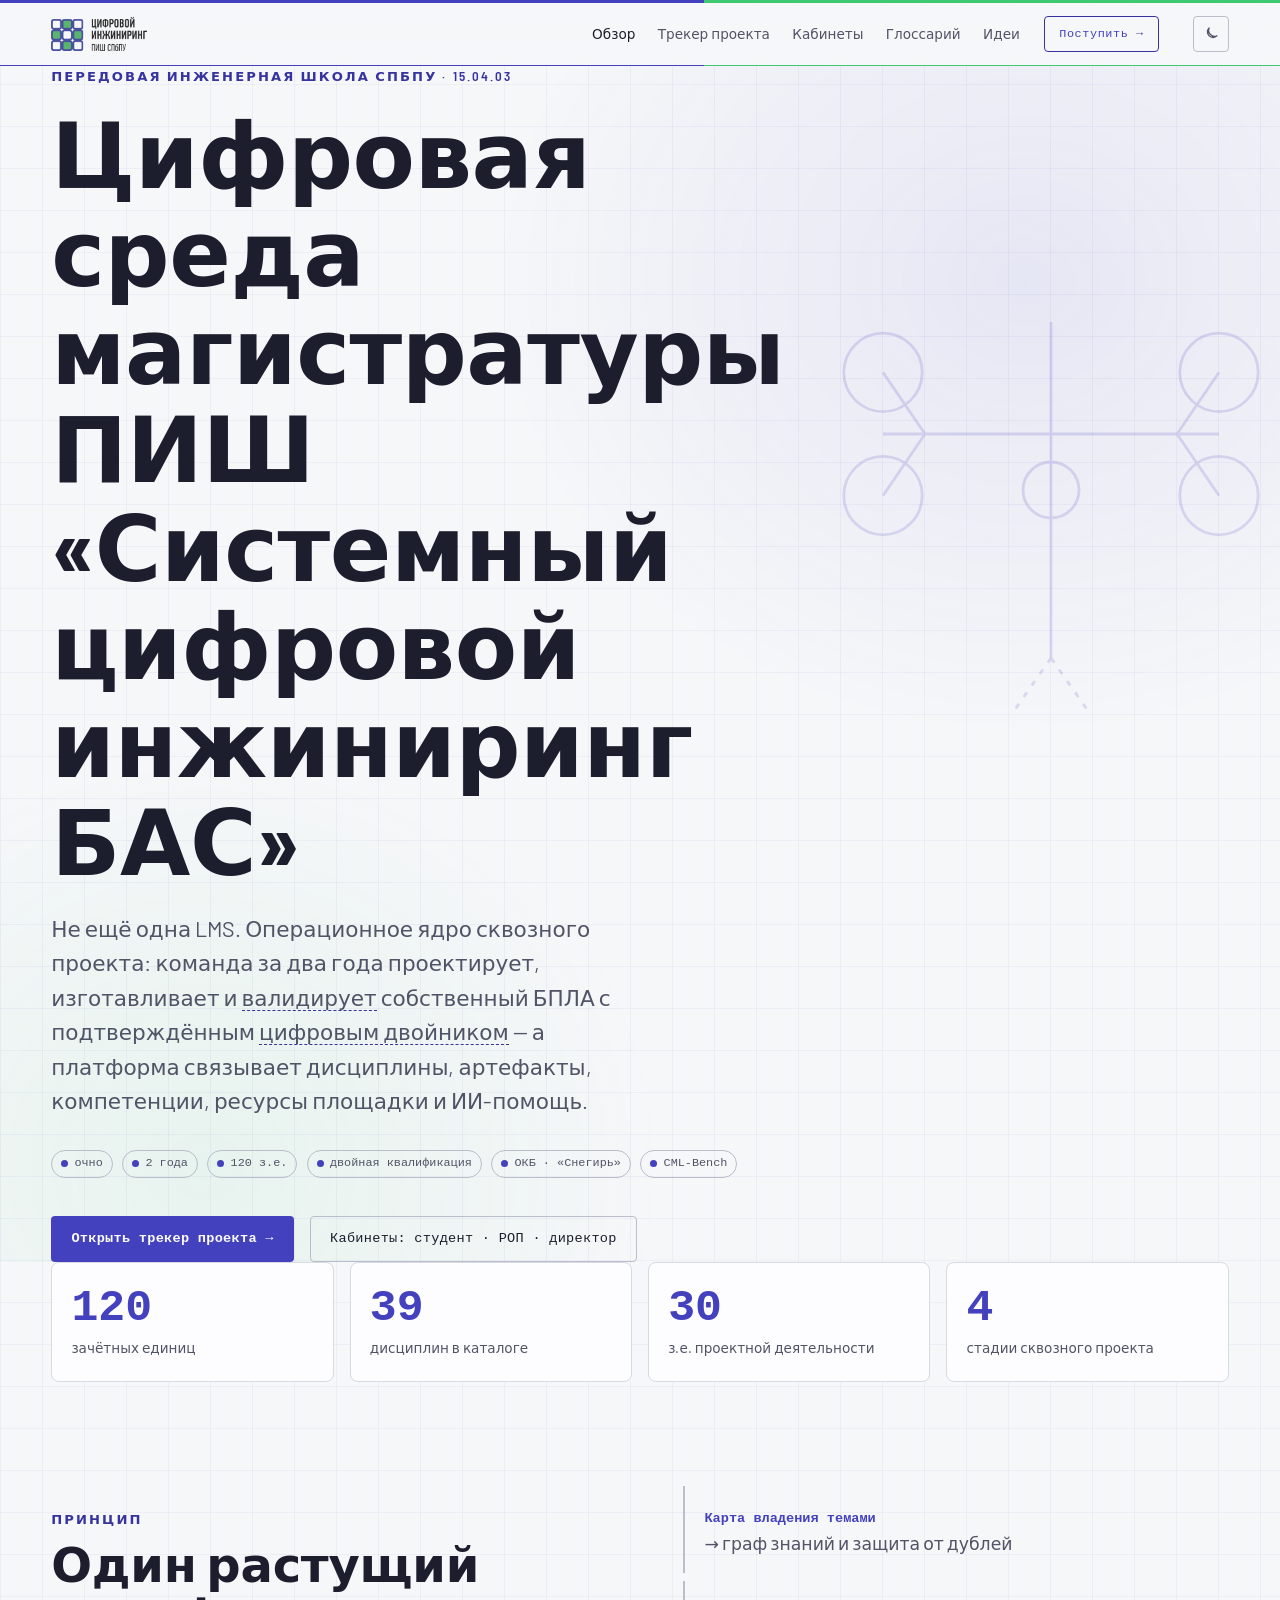
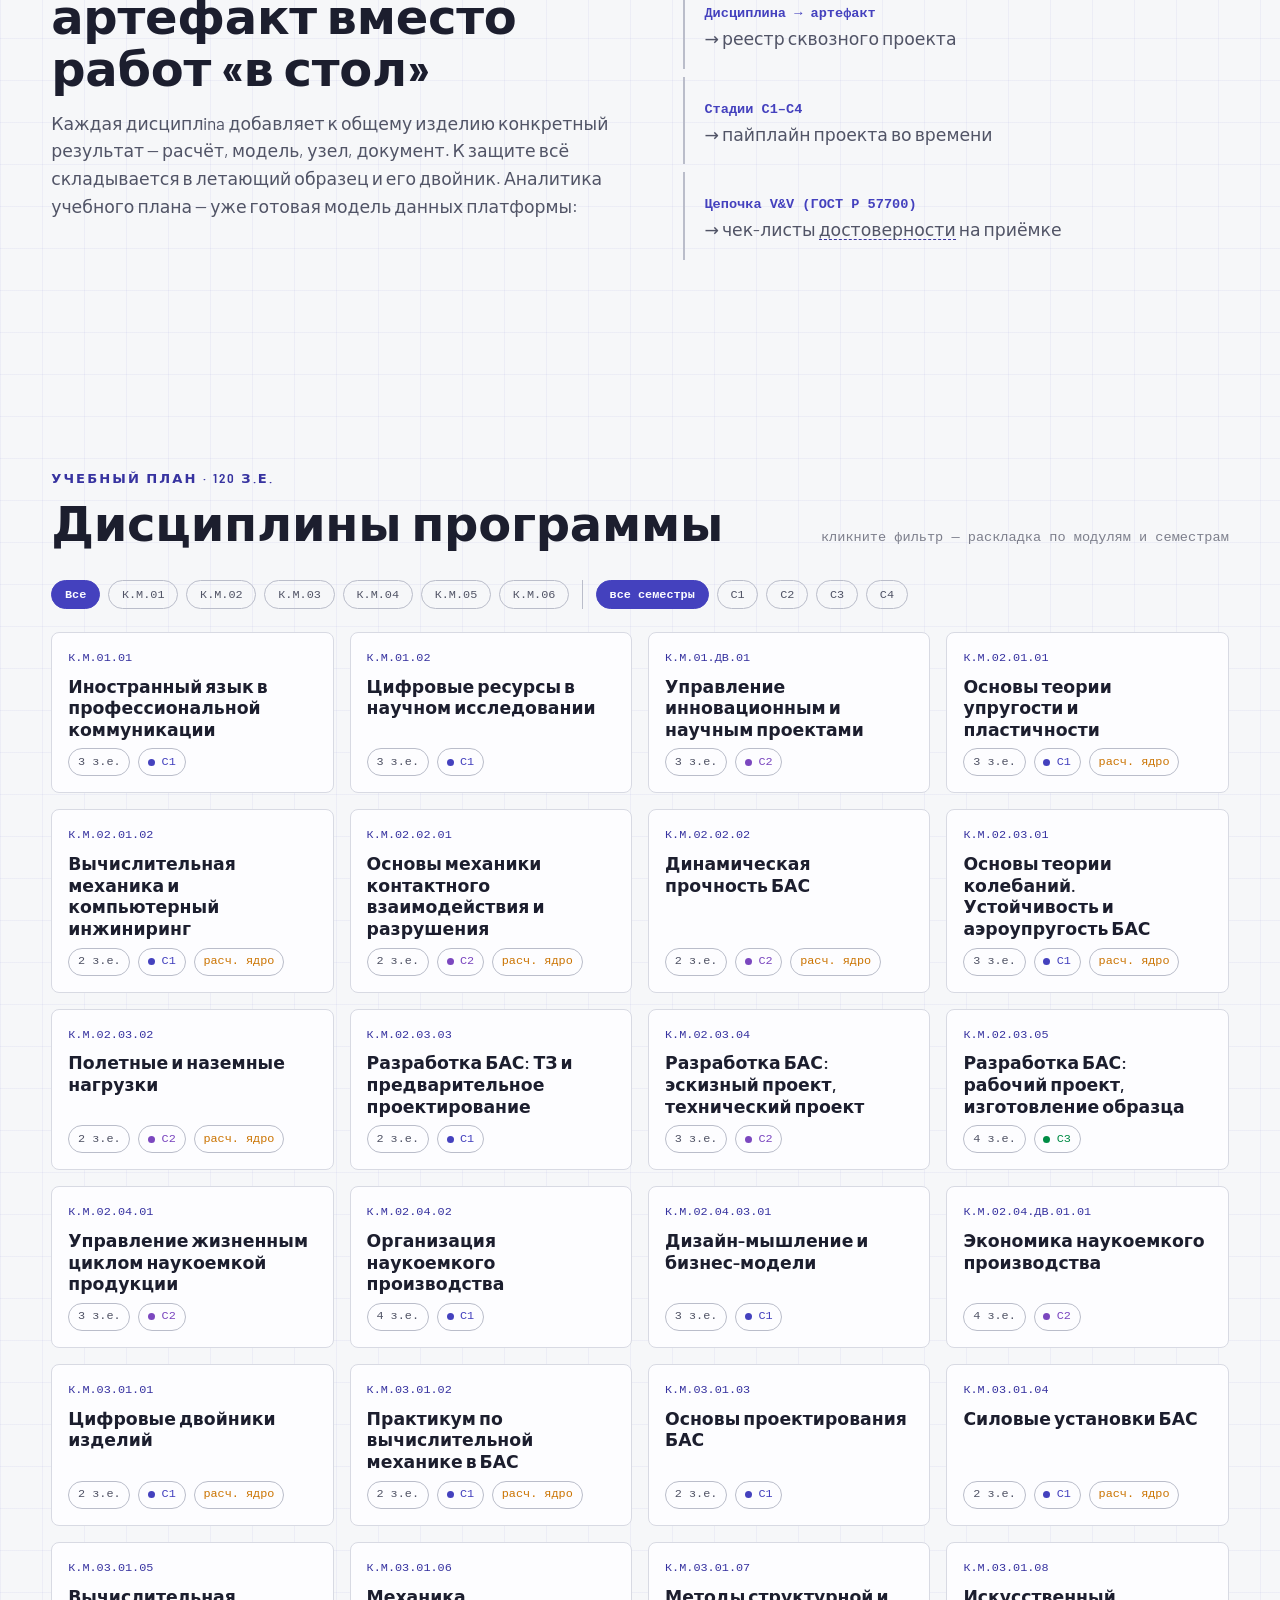
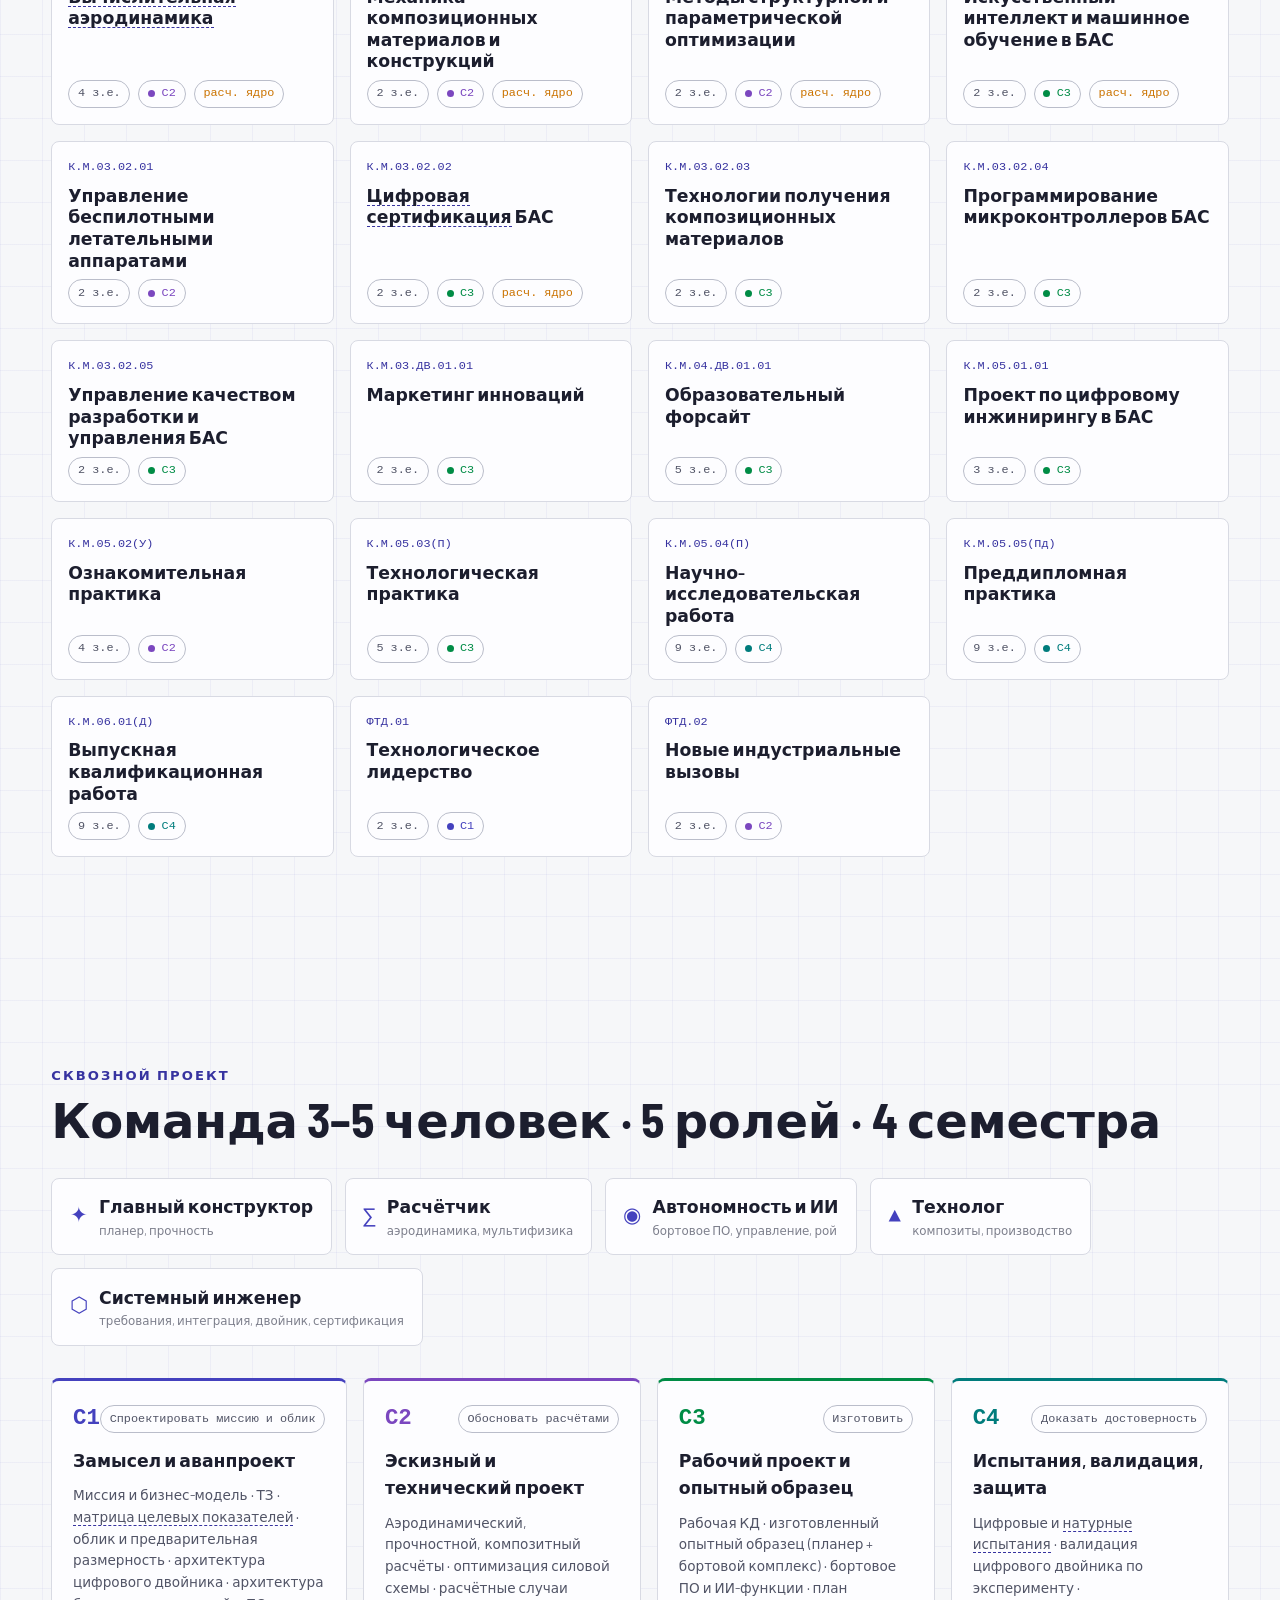
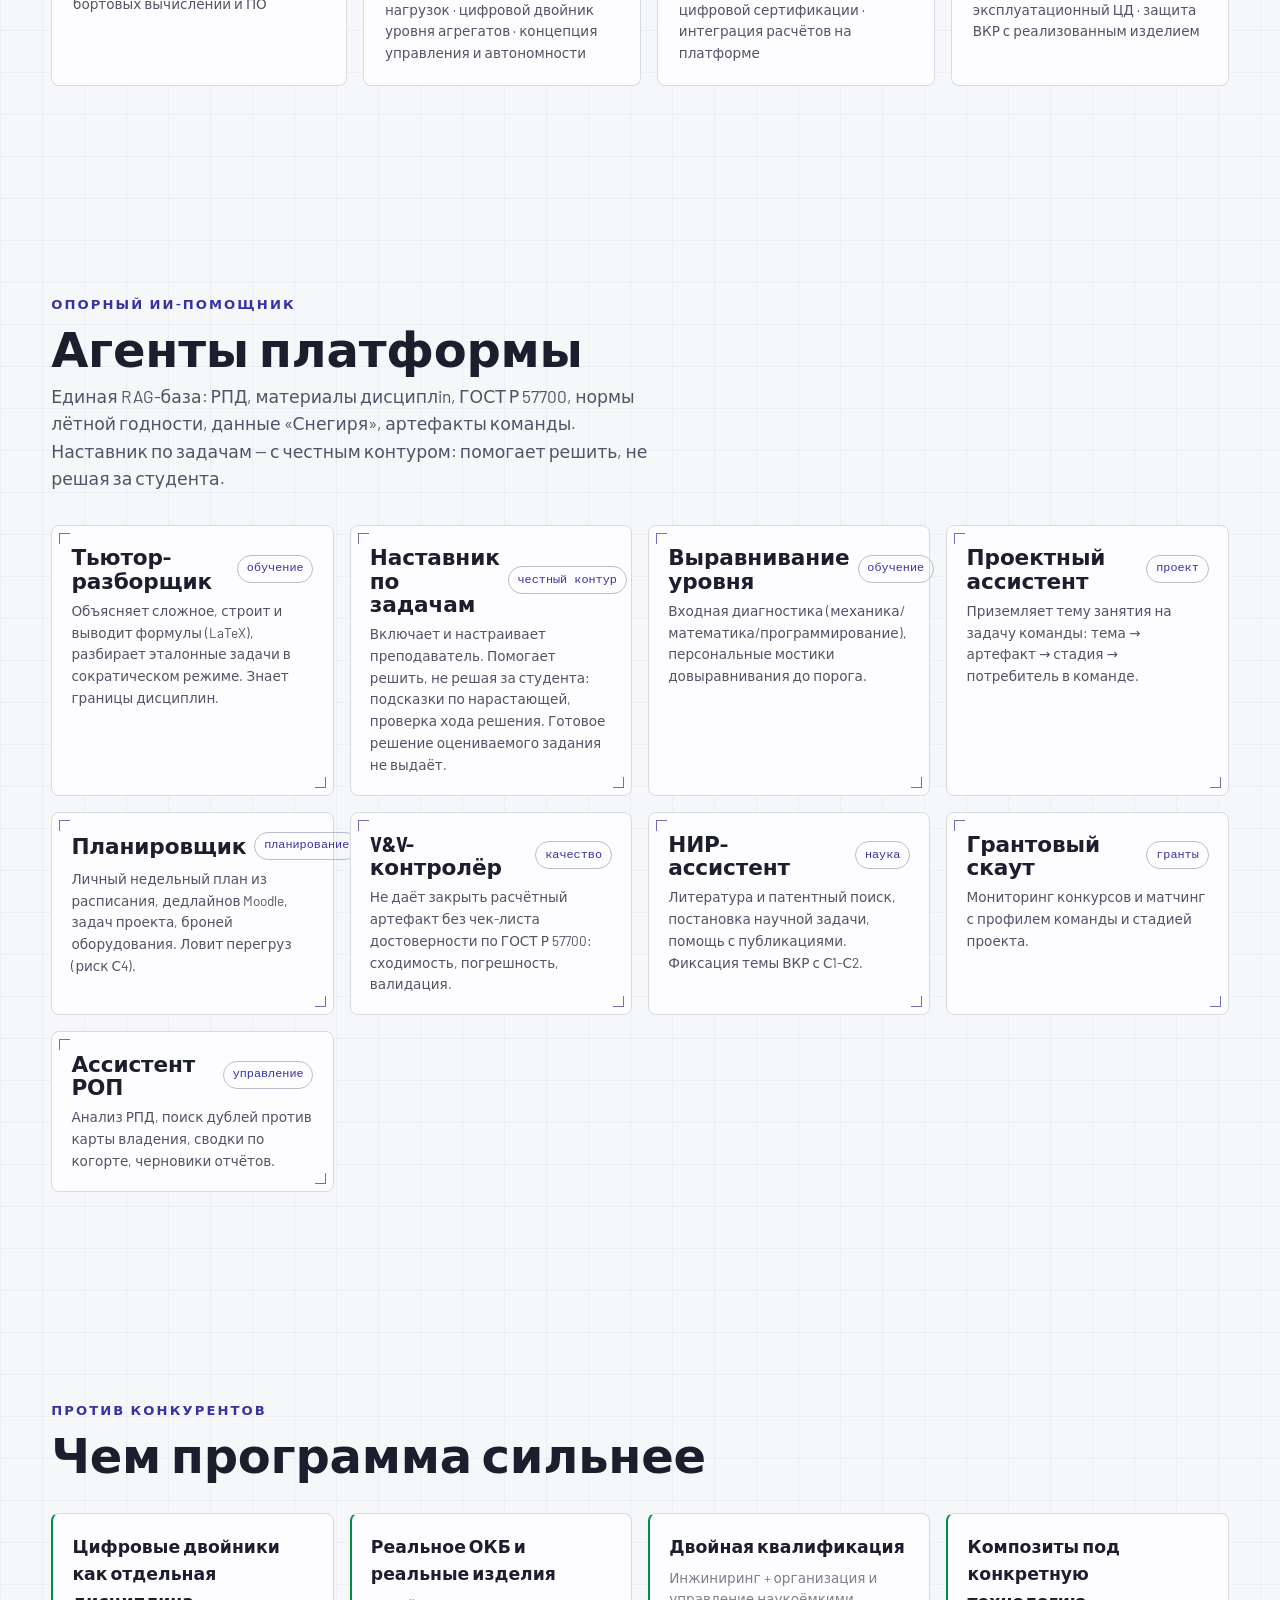
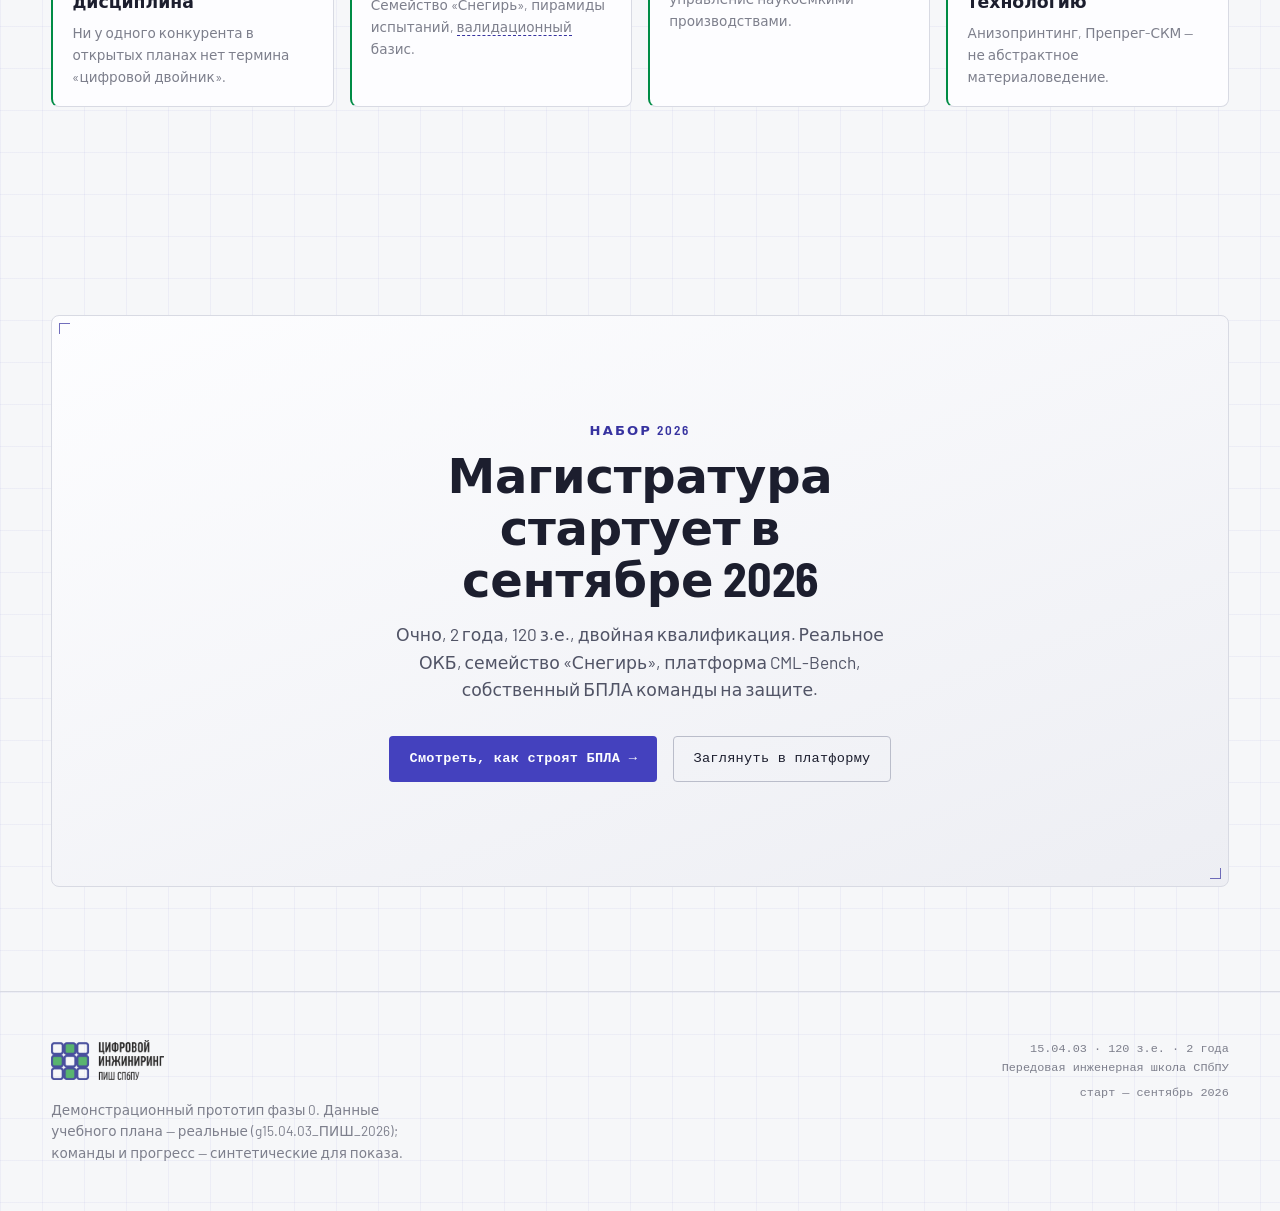
==== commit adcb8f1a: "docs: единое название программы везде — «магистратура ПИШ «Системный цифровой инжиниринг БАС»» Раньш" ====
--- a/index.html
+++ b/index.html
@@ -3,7 +3,7 @@
 <head>
   <meta charset="utf-8">
   <meta name="viewport" content="width=device-width, initial-scale=1">
-  <title>Платформа магистратуры ПИШ ЦИ · Цифровой инжиниринг БАС</title>
+  <title>Магистратура ПИШ «Системный цифровой инжиниринг БАС» · СПбПУ</title>
   <meta name="description" content="Цифровая среда магистратуры «Системный цифровой инжиниринг БАС» ПИШ СПбПУ: сквозной проект, ИИ-помощь, компетенции, гранты, портфолио.">
   <link rel="icon" type="image/png" href="assets/img/favicon.png">
   <link rel="preconnect" href="https://fonts.googleapis.com">
@@ -82,7 +82,7 @@
       </svg>
       <div class="wrap">
         <div class="kicker">Передовая инженерная школа СПбПУ · 15.04.03</div>
-        <h1 class="mt-m">Цифровая среда магистратуры по инжинирингу БАС</h1>
+        <h1 class="mt-m">Цифровая среда магистратуры ПИШ «Системный цифровой инжиниринг БАС»</h1>
         <p class="lead">Не ещё одна LMS. Операционное ядро сквозного проекта: команда за два года проектирует, изготавливает и валидирует собственный БПЛА с подтверждённым цифровым двойником — а платформа связывает дисциплины, артефакты, компетенции, ресурсы площадки и ИИ-помощь.</p>
         <div class="hero-tags" id="heroTags"></div>
         <div class="hero-cta">
--- a/assets/theme.css
+++ b/assets/theme.css
@@ -173,7 +173,14 @@
   color: var(--cyan); transition: background var(--dur) var(--ease);
 }
 .nav-cta:hover { background: oklch(80% 0.13 205 / 0.12); text-decoration: none; }
-.burger { display: none; }
+.burger {
+  display: none; background: transparent; cursor: pointer;
+  border: 1px solid var(--line-2); border-radius: var(--radius);
+  width: 40px; height: 40px; color: var(--text);
+  align-items: center; justify-content: center; flex: none;
+}
+.burger svg { width: 22px; height: 22px; }
+.nav-mobile { display: none; }
 
 /* ——— панели/карточки ——— */
 .panel {
@@ -230,7 +237,21 @@
 .hide { display: none !important; }
 
 @media (max-width: 780px) {
-  .nav-links { display: none; }
+  .nav-links, .nav-cta { display: none; }
+  .burger { display: inline-flex; margin-left: auto; }
+  .nav-mobile.open {
+    display: flex; flex-direction: column;
+    width: min(1180px, 92vw); margin-inline: auto;
+    padding: 0.4rem 0 0.9rem; border-top: 1px solid var(--line);
+  }
+  .nav-mobile a {
+    padding: 0.65rem 0.2rem; color: var(--text-mut); font-size: 1.02rem;
+    border-bottom: 1px solid var(--line);
+  }
+  .nav-mobile a:last-child { border-bottom: none; }
+  .nav-mobile a.active { color: var(--text); font-weight: 600; }
+  .nav-mobile a:hover { text-decoration: none; color: var(--text); }
+  .nav-mobile .m-cta { color: var(--cyan); font-family: var(--mono); font-size: var(--t-sm); }
 }
 
 /* термины-тултипы */
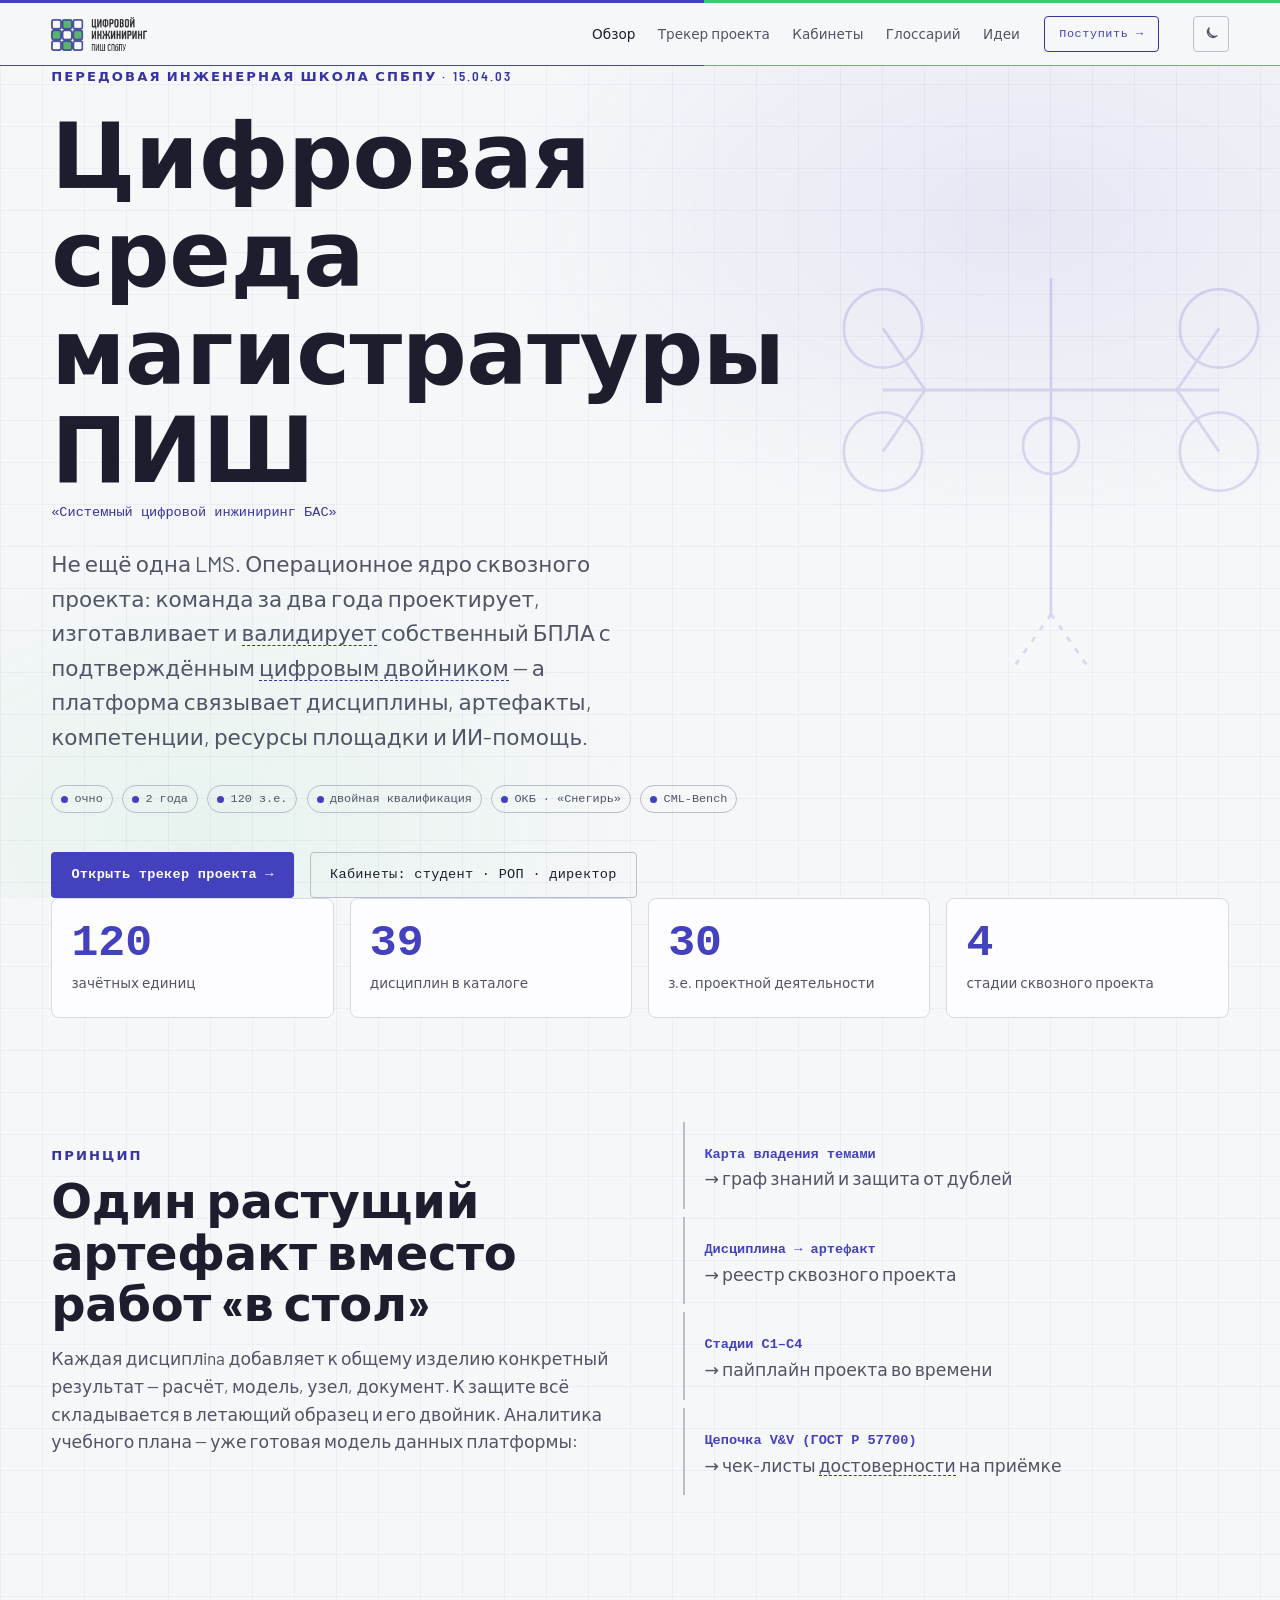
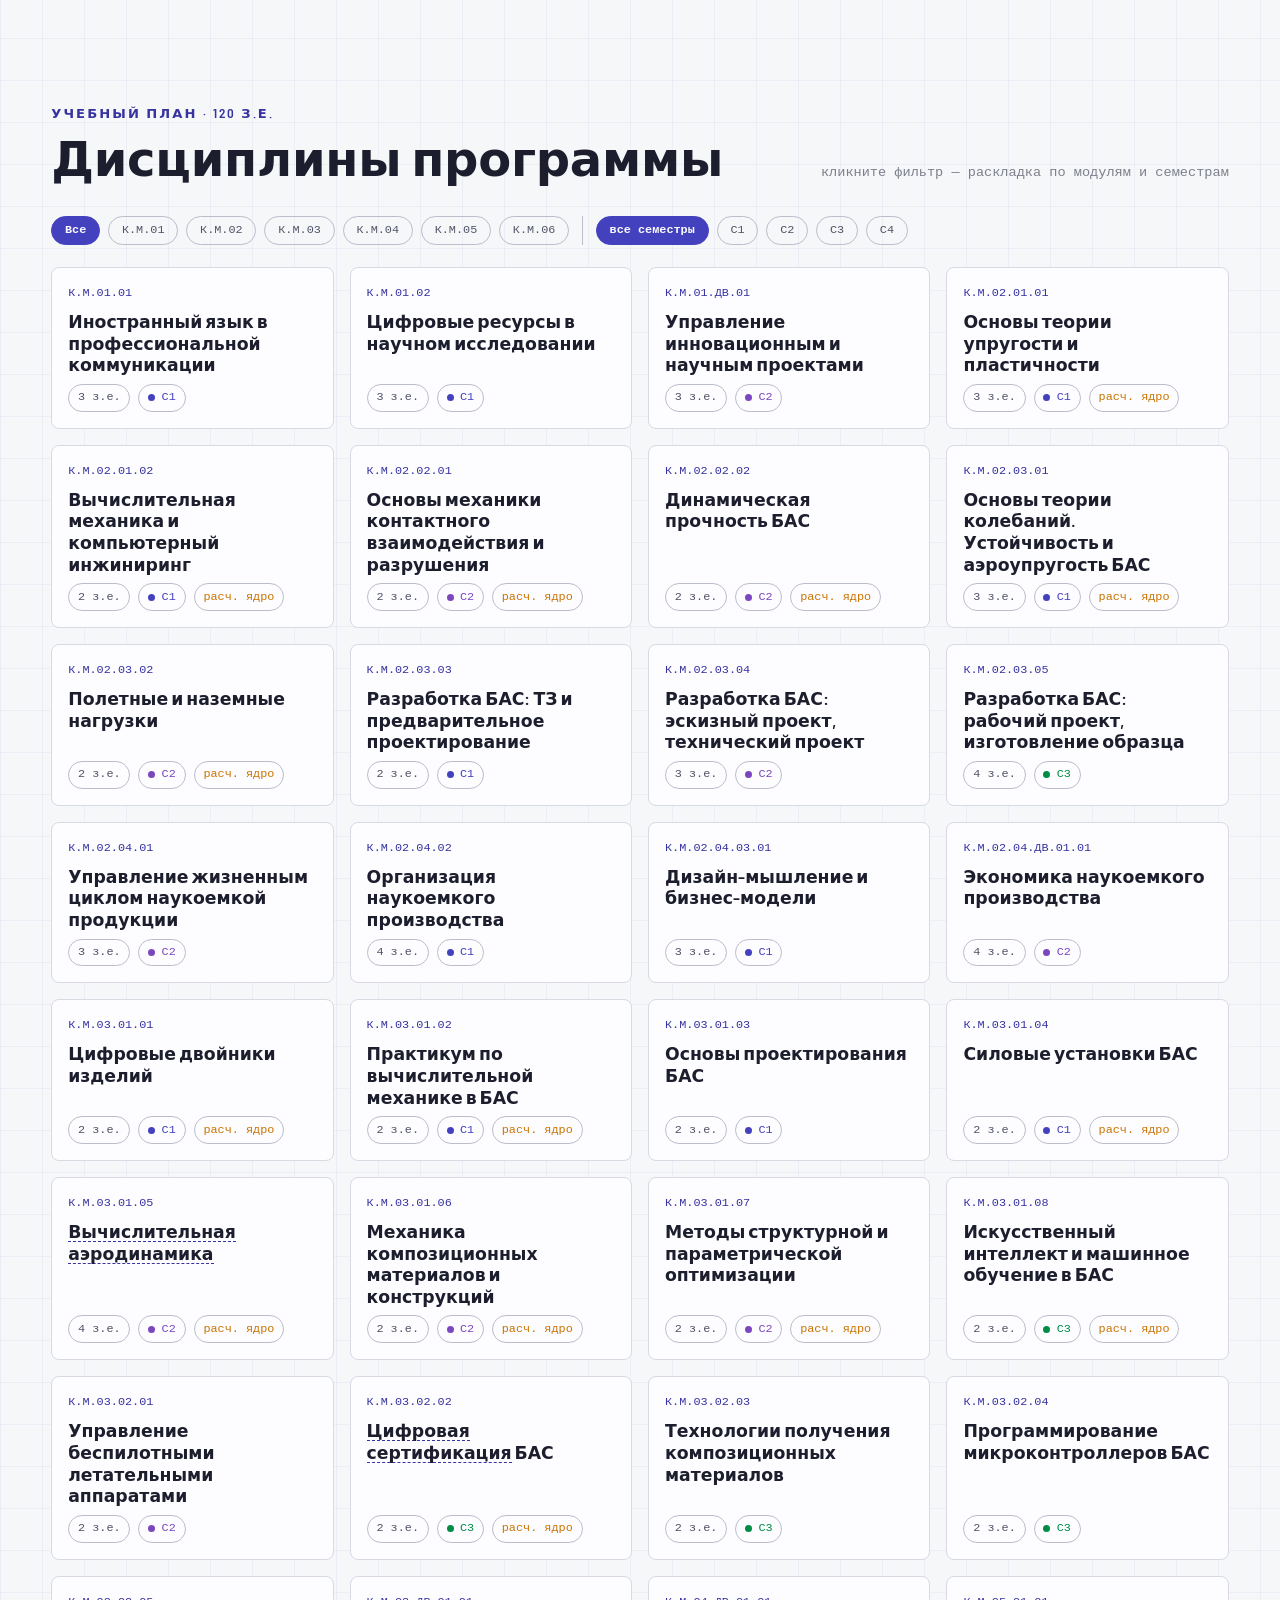
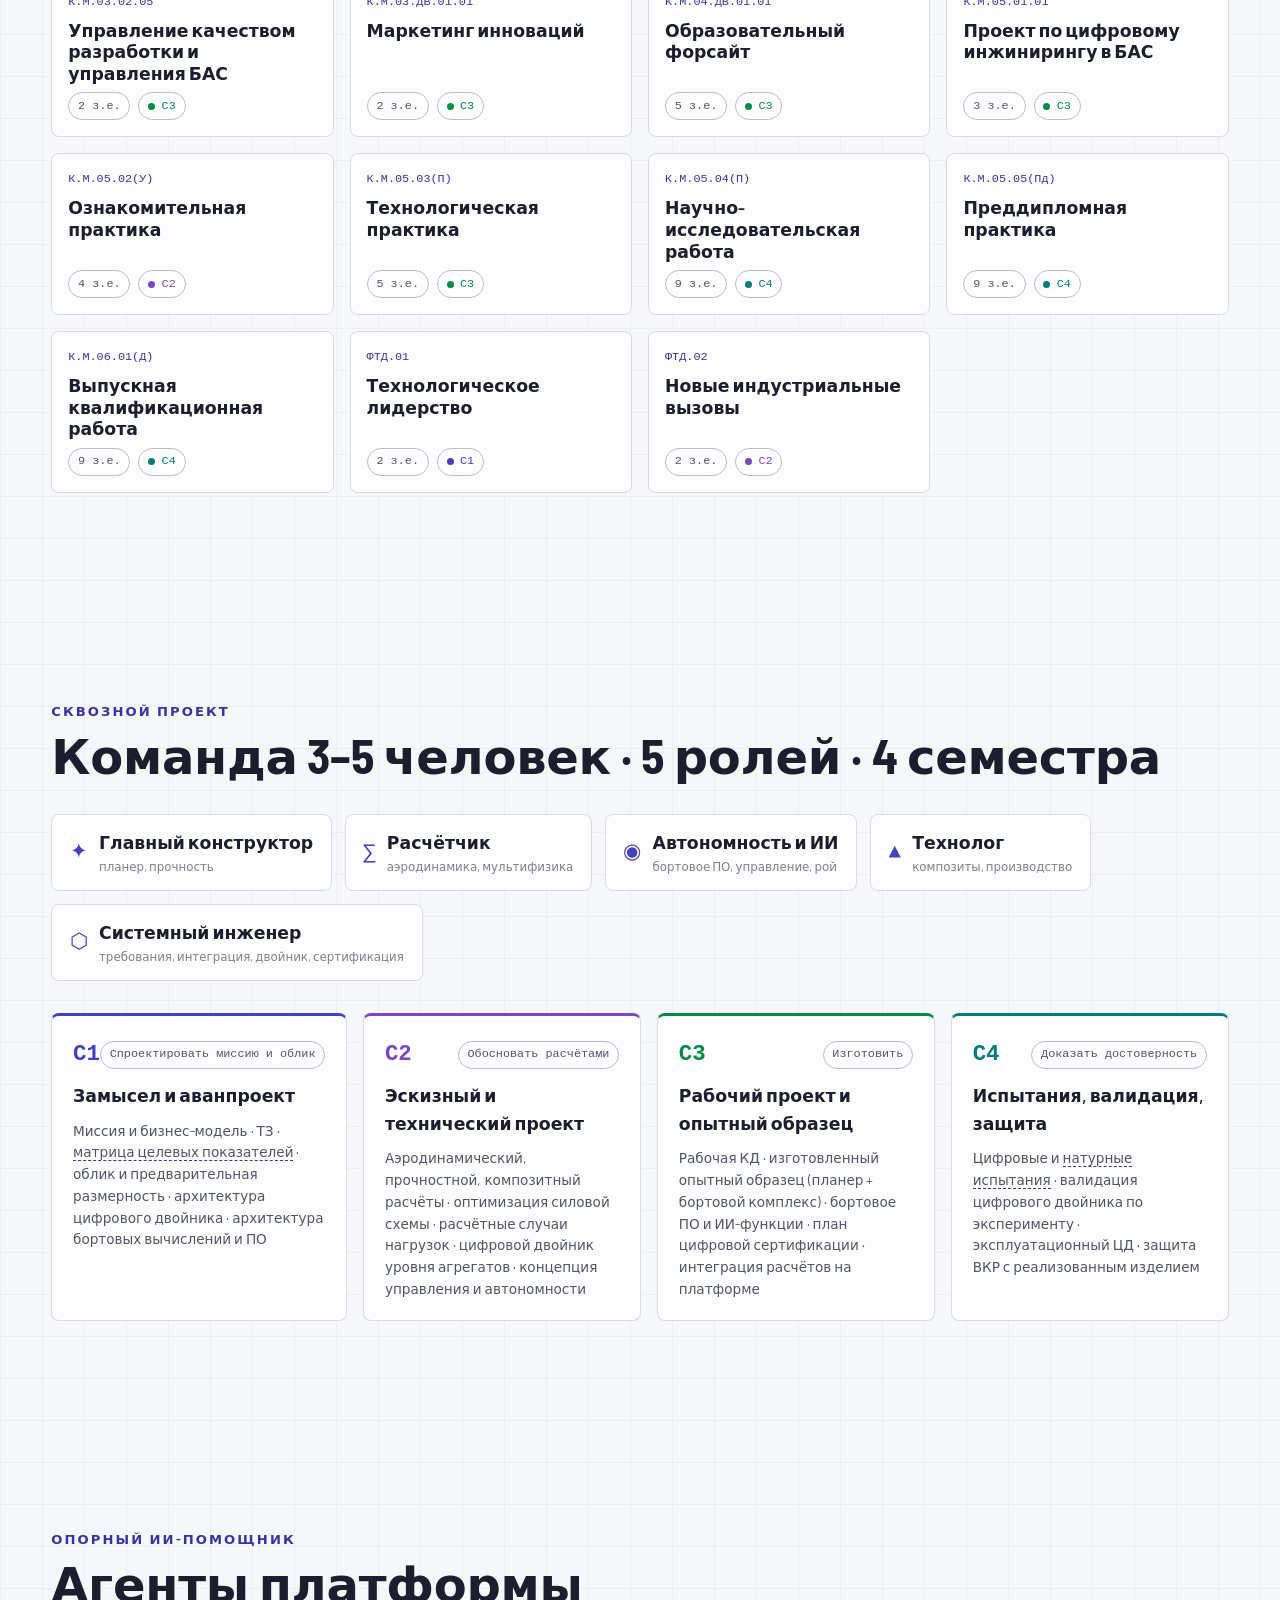
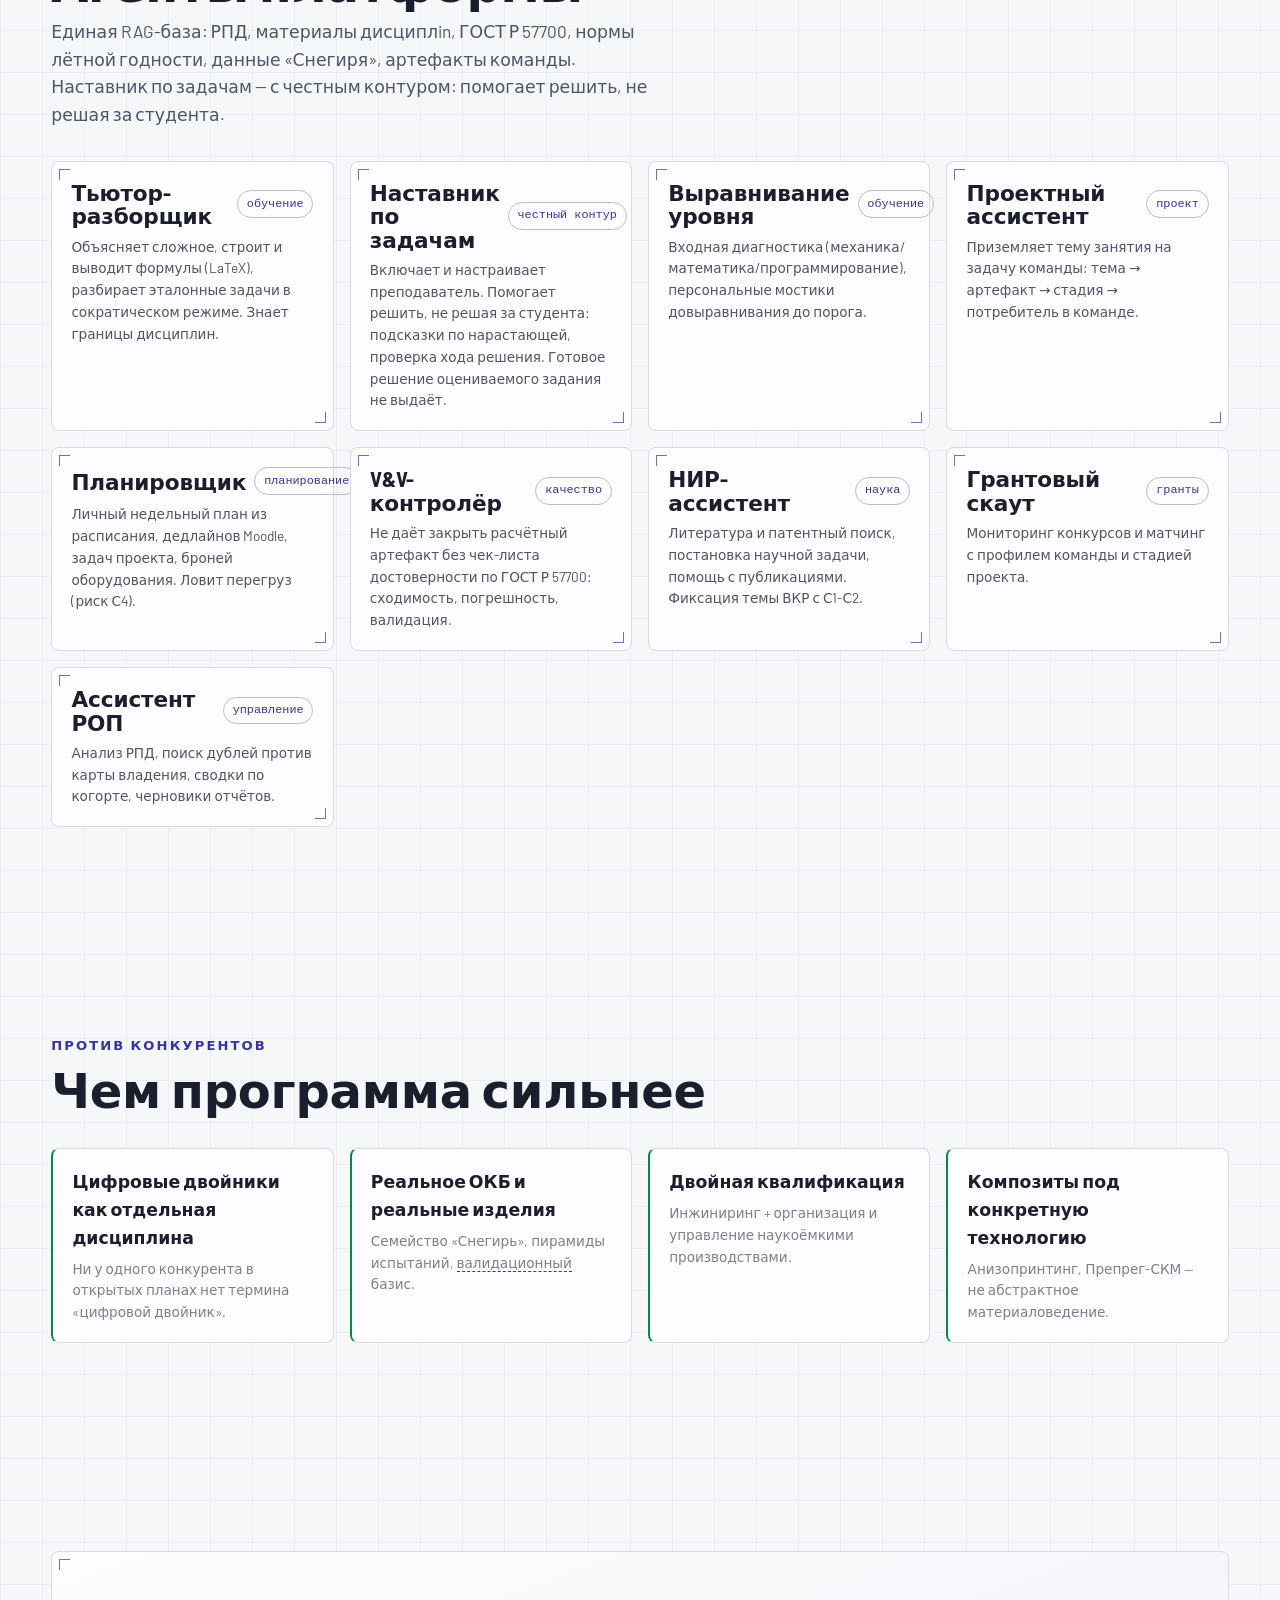
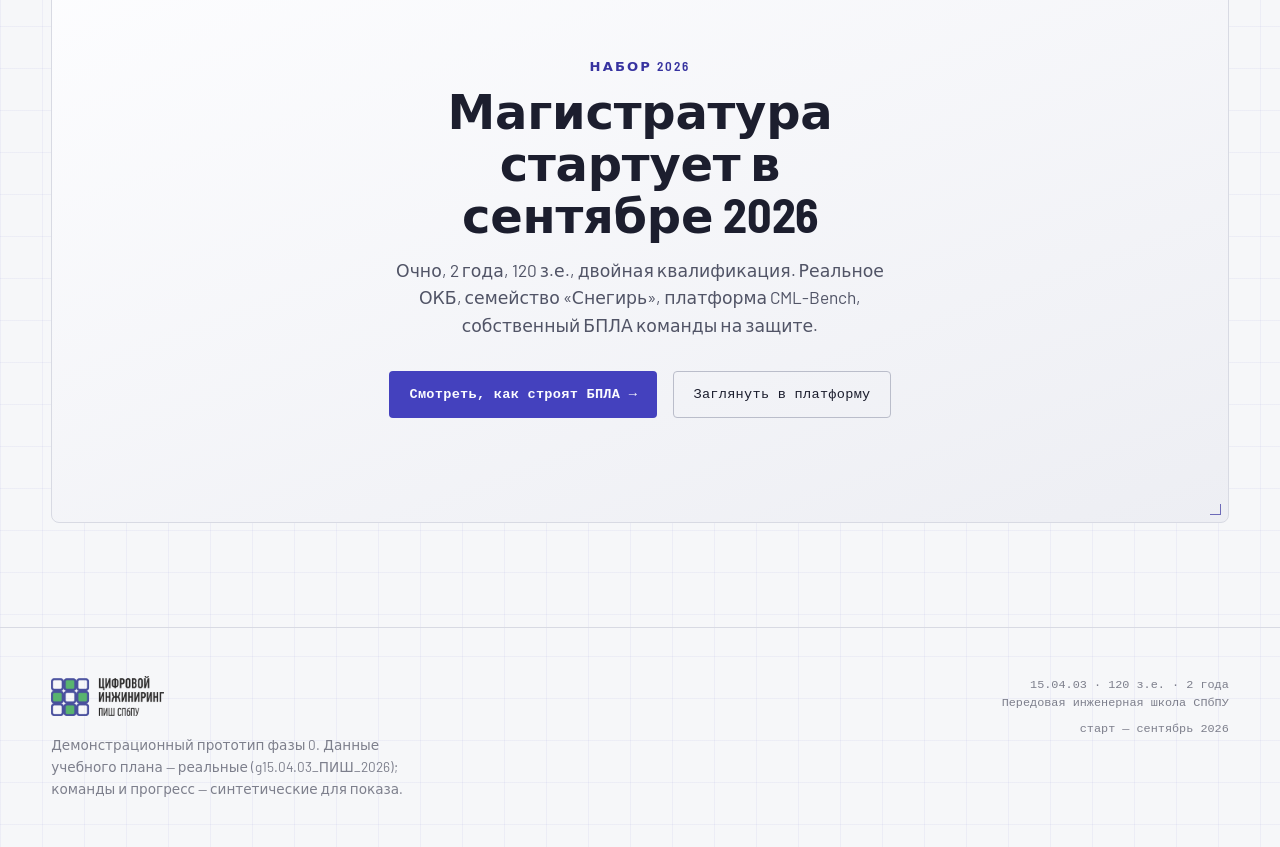
==== commit 21ad38d0: "fix(лендинг): короткий H1 + официальное название подстрочником Полное название в заголовке рвалось н" ====
--- a/index.html
+++ b/index.html
@@ -82,8 +82,9 @@
       </svg>
       <div class="wrap">
         <div class="kicker">Передовая инженерная школа СПбПУ · 15.04.03</div>
-        <h1 class="mt-m">Цифровая среда магистратуры ПИШ «Системный цифровой инжиниринг БАС»</h1>
-        <p class="lead">Не ещё одна LMS. Операционное ядро сквозного проекта: команда за два года проектирует, изготавливает и валидирует собственный БПЛА с подтверждённым цифровым двойником — а платформа связывает дисциплины, артефакты, компетенции, ресурсы площадки и ИИ-помощь.</p>
+        <h1 class="mt-m">Цифровая среда магистратуры ПИШ</h1>
+        <p class="mono" style="color:var(--cyan-dim);font-size:var(--t-sm);margin:.4rem 0 0">«Системный цифровой инжиниринг БАС»</p>
+        <p class="lead mt-m">Не ещё одна LMS. Операционное ядро сквозного проекта: команда за два года проектирует, изготавливает и валидирует собственный БПЛА с подтверждённым цифровым двойником — а платформа связывает дисциплины, артефакты, компетенции, ресурсы площадки и ИИ-помощь.</p>
         <div class="hero-tags" id="heroTags"></div>
         <div class="hero-cta">
           <a class="btn btn-primary" href="tracker.html">Открыть трекер проекта →</a>
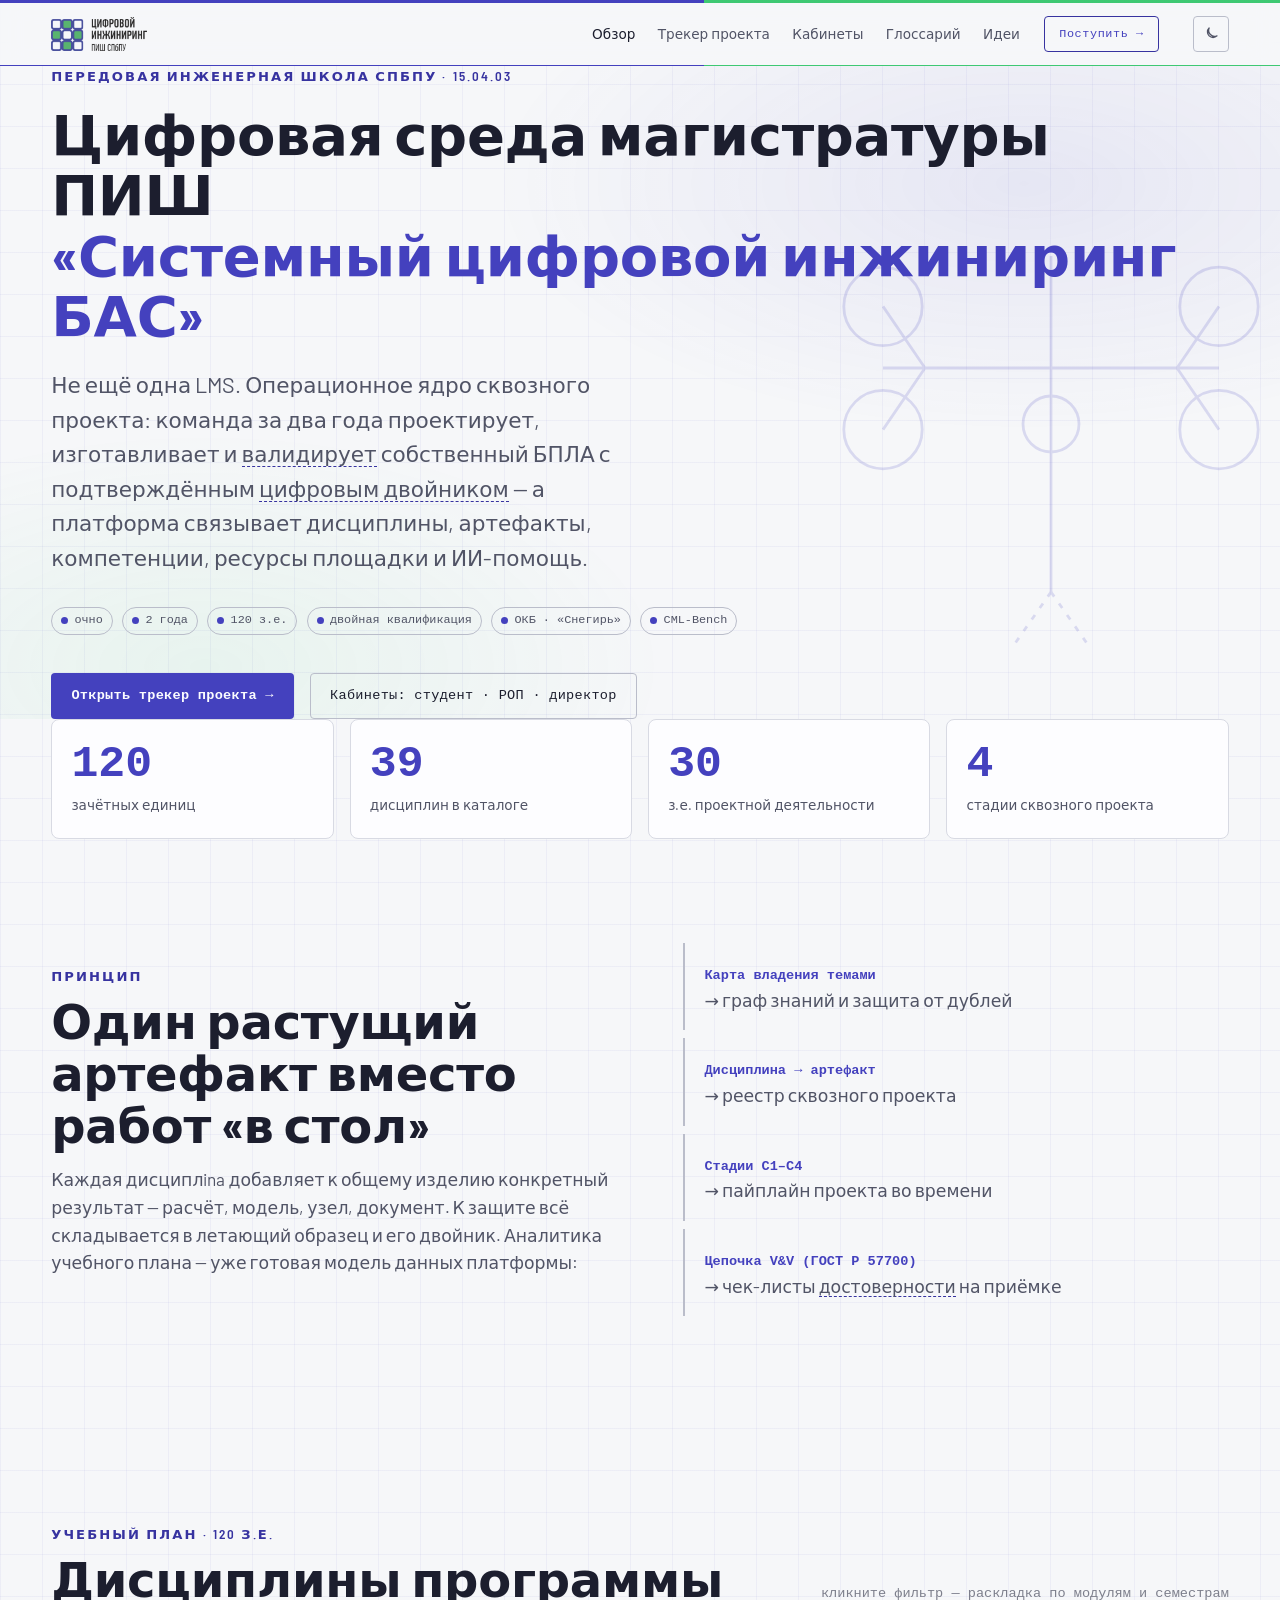
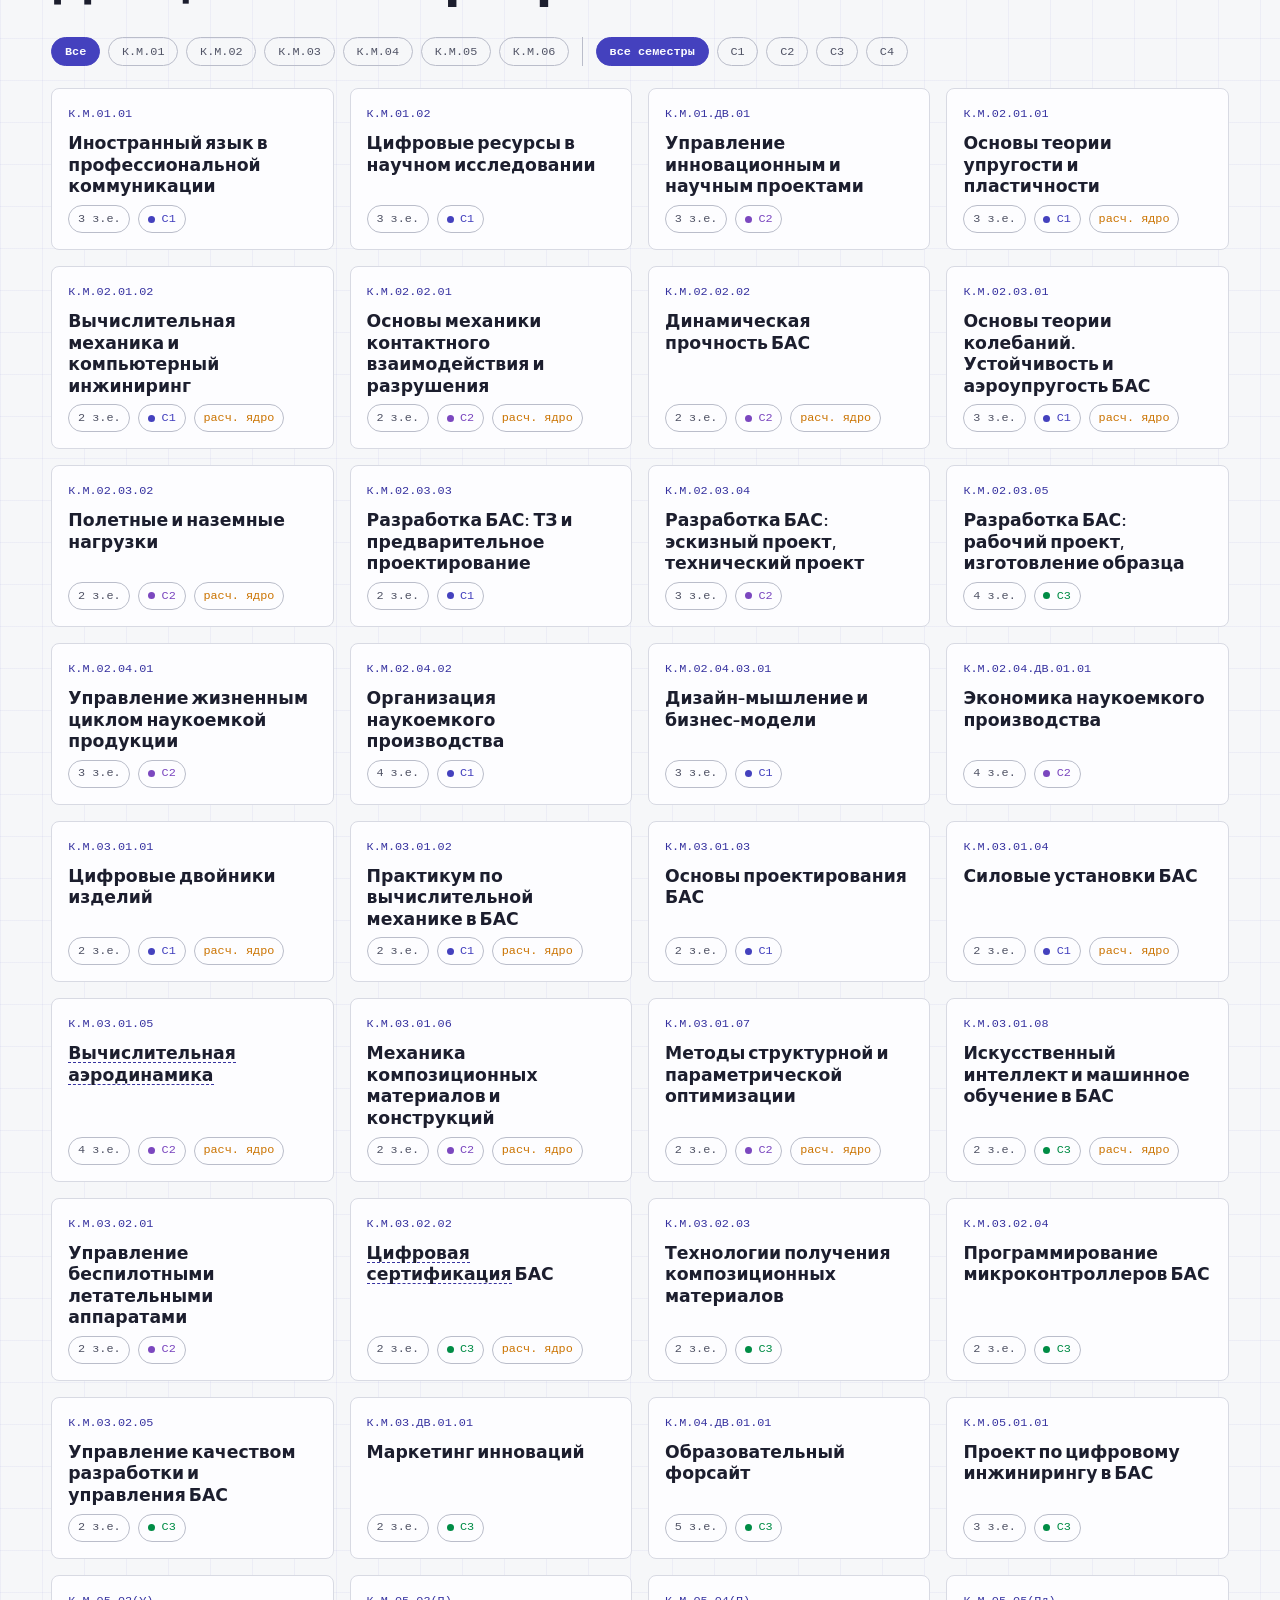
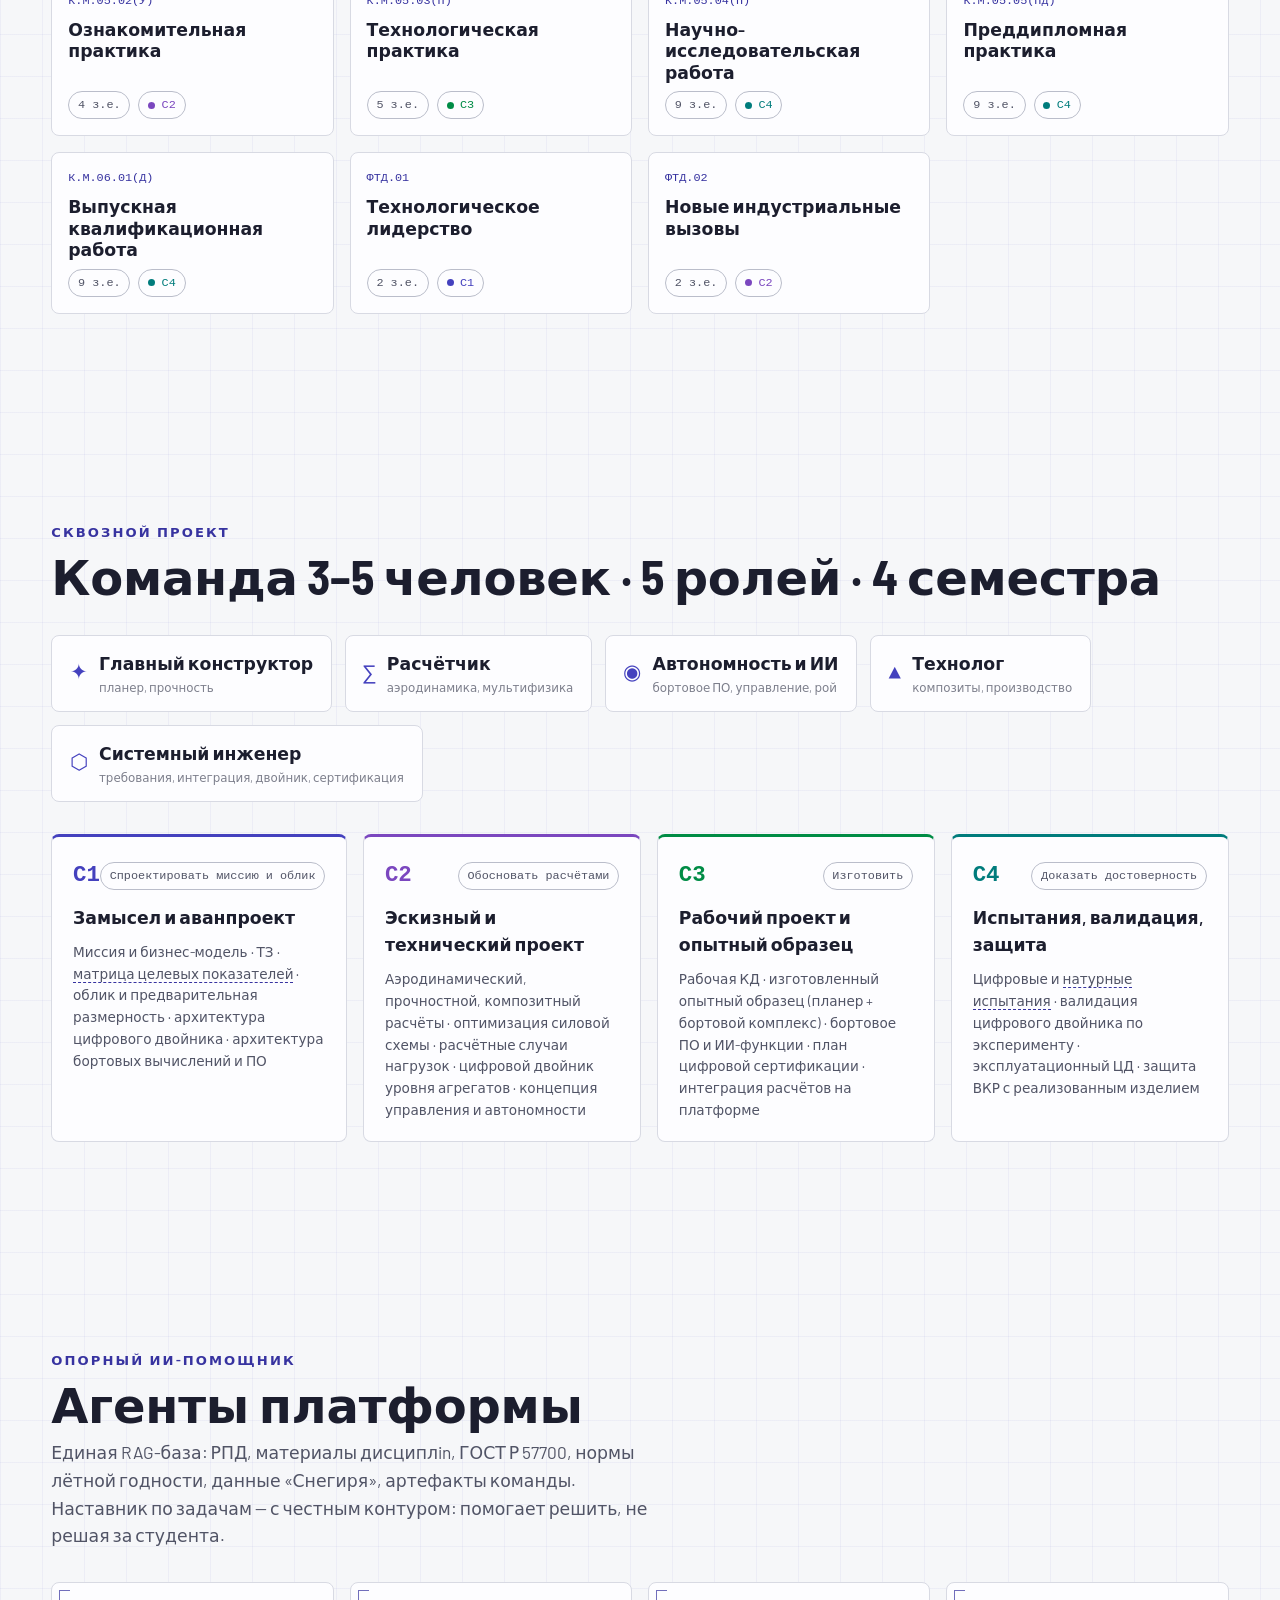
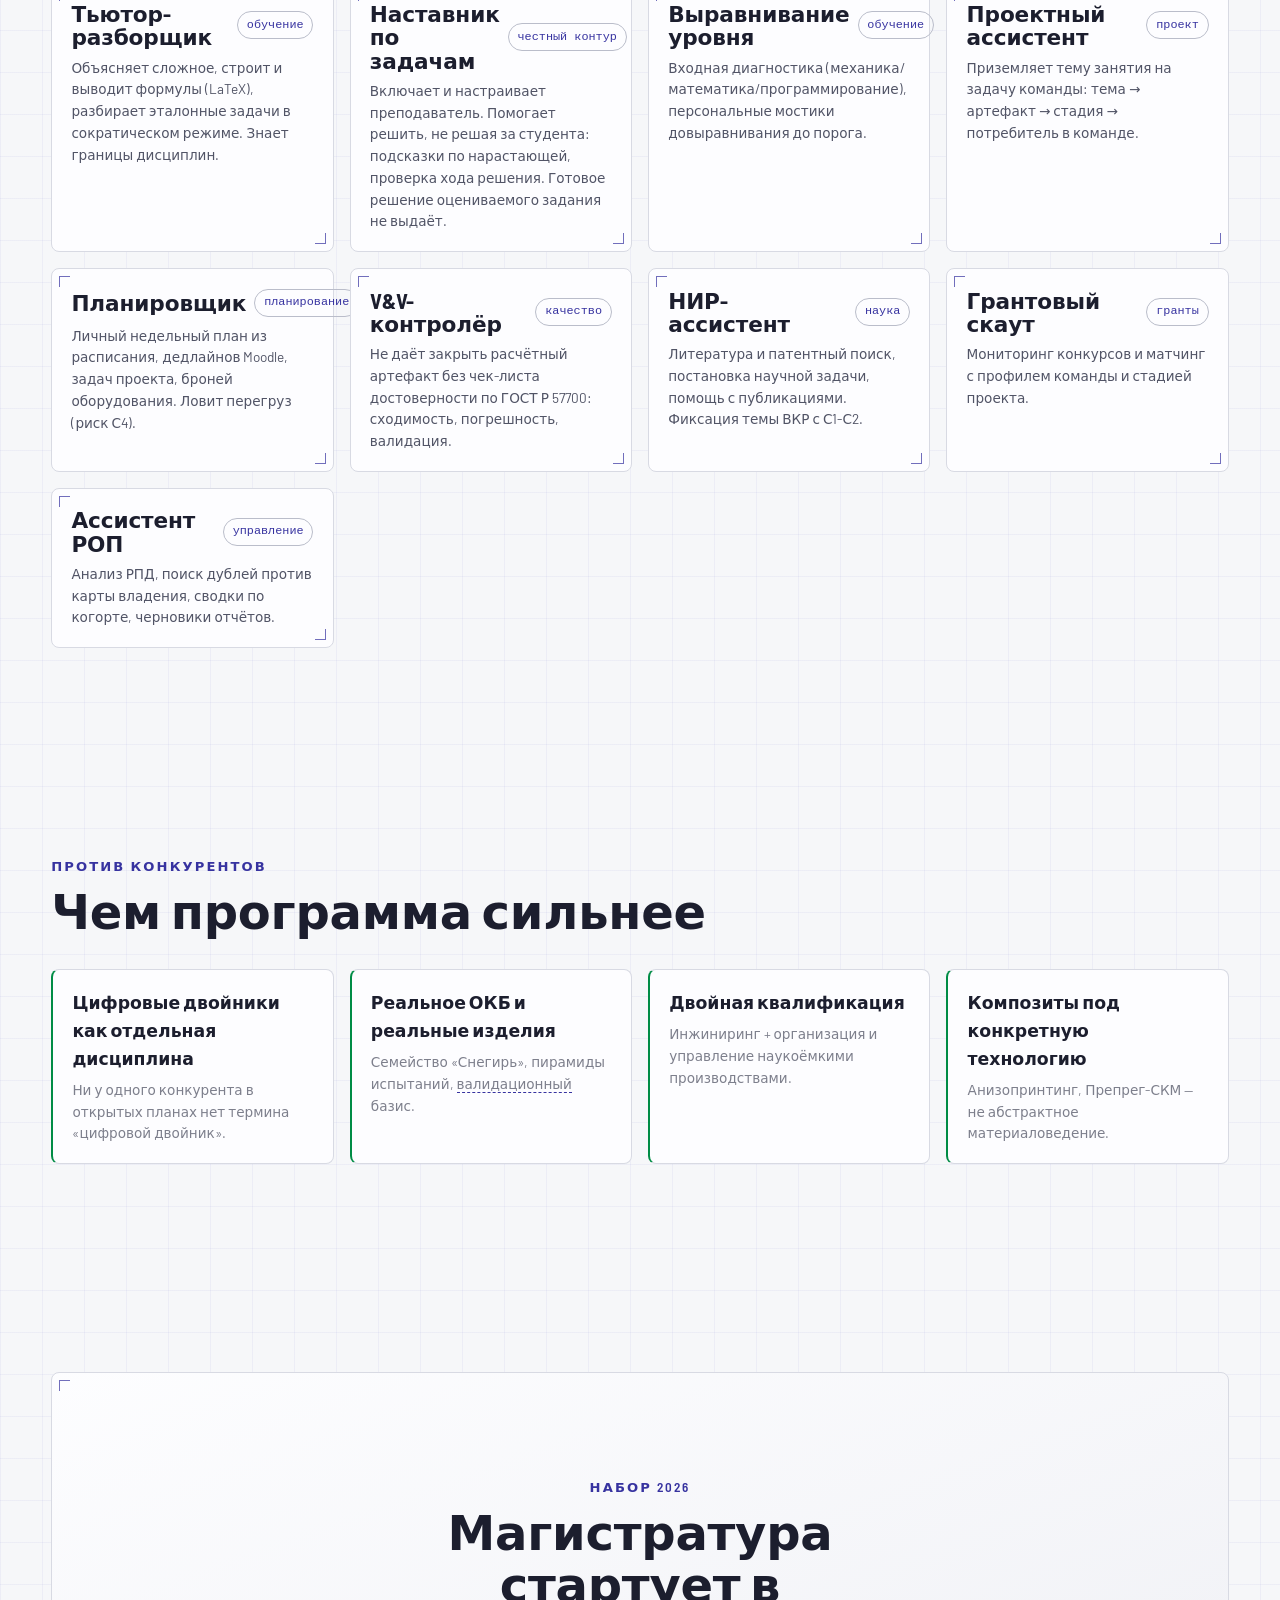
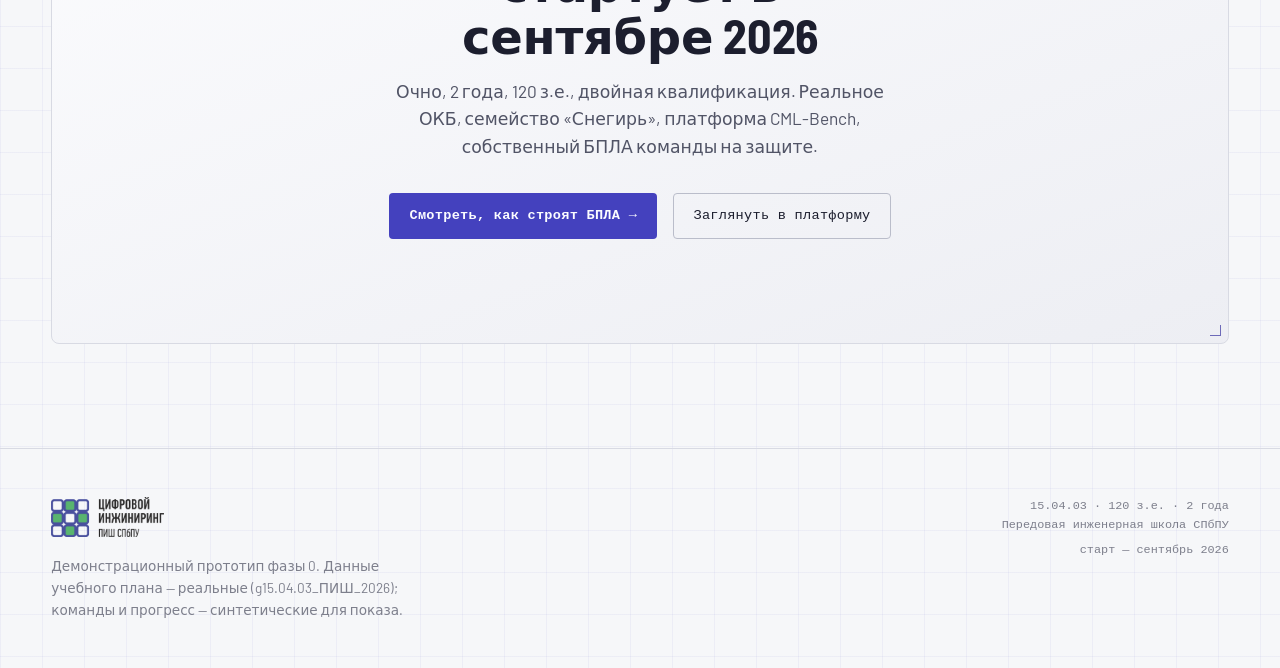
==== commit 6892d456: "fix(лендинг): полное название заголовка не дроблю, читаемый перенос вместо мелкого подстрочника Прич" ====
--- a/index.html
+++ b/index.html
@@ -12,7 +12,8 @@
   <link rel="stylesheet" href="assets/theme.css">
   <style>
     .hero { position: relative; padding-block: clamp(3rem,2rem+6vw,7rem) var(--sp); overflow: clip; }
-    .hero h1 { font-size: var(--t-hero); max-width: 16ch; }
+    .hero h1 { font-size: clamp(1.9rem, 1rem + 3.4vw, 3.5rem); max-width: 40ch; }
+    .hero h1 .q { color: var(--cyan); }
     .hero .lead { font-size: var(--t-h3); color: var(--text-mut); max-width: 52ch; margin-top: 1.4rem; }
     .hero-tags { display:flex; gap:.6rem; flex-wrap:wrap; margin-top: 2rem; }
     .hero-cta { display:flex; gap:1rem; flex-wrap:wrap; margin-top: 2.4rem; }
@@ -82,9 +83,8 @@
       </svg>
       <div class="wrap">
         <div class="kicker">Передовая инженерная школа СПбПУ · 15.04.03</div>
-        <h1 class="mt-m">Цифровая среда магистратуры ПИШ</h1>
-        <p class="mono" style="color:var(--cyan-dim);font-size:var(--t-sm);margin:.4rem 0 0">«Системный цифровой инжиниринг БАС»</p>
-        <p class="lead mt-m">Не ещё одна LMS. Операционное ядро сквозного проекта: команда за два года проектирует, изготавливает и валидирует собственный БПЛА с подтверждённым цифровым двойником — а платформа связывает дисциплины, артефакты, компетенции, ресурсы площадки и ИИ-помощь.</p>
+        <h1 class="mt-m">Цифровая среда магистратуры ПИШ<br><span class="q">«Системный цифровой инжиниринг БАС»</span></h1>
+        <p class="lead">Не ещё одна LMS. Операционное ядро сквозного проекта: команда за два года проектирует, изготавливает и валидирует собственный БПЛА с подтверждённым цифровым двойником — а платформа связывает дисциплины, артефакты, компетенции, ресурсы площадки и ИИ-помощь.</p>
         <div class="hero-tags" id="heroTags"></div>
         <div class="hero-cta">
           <a class="btn btn-primary" href="tracker.html">Открыть трекер проекта →</a>
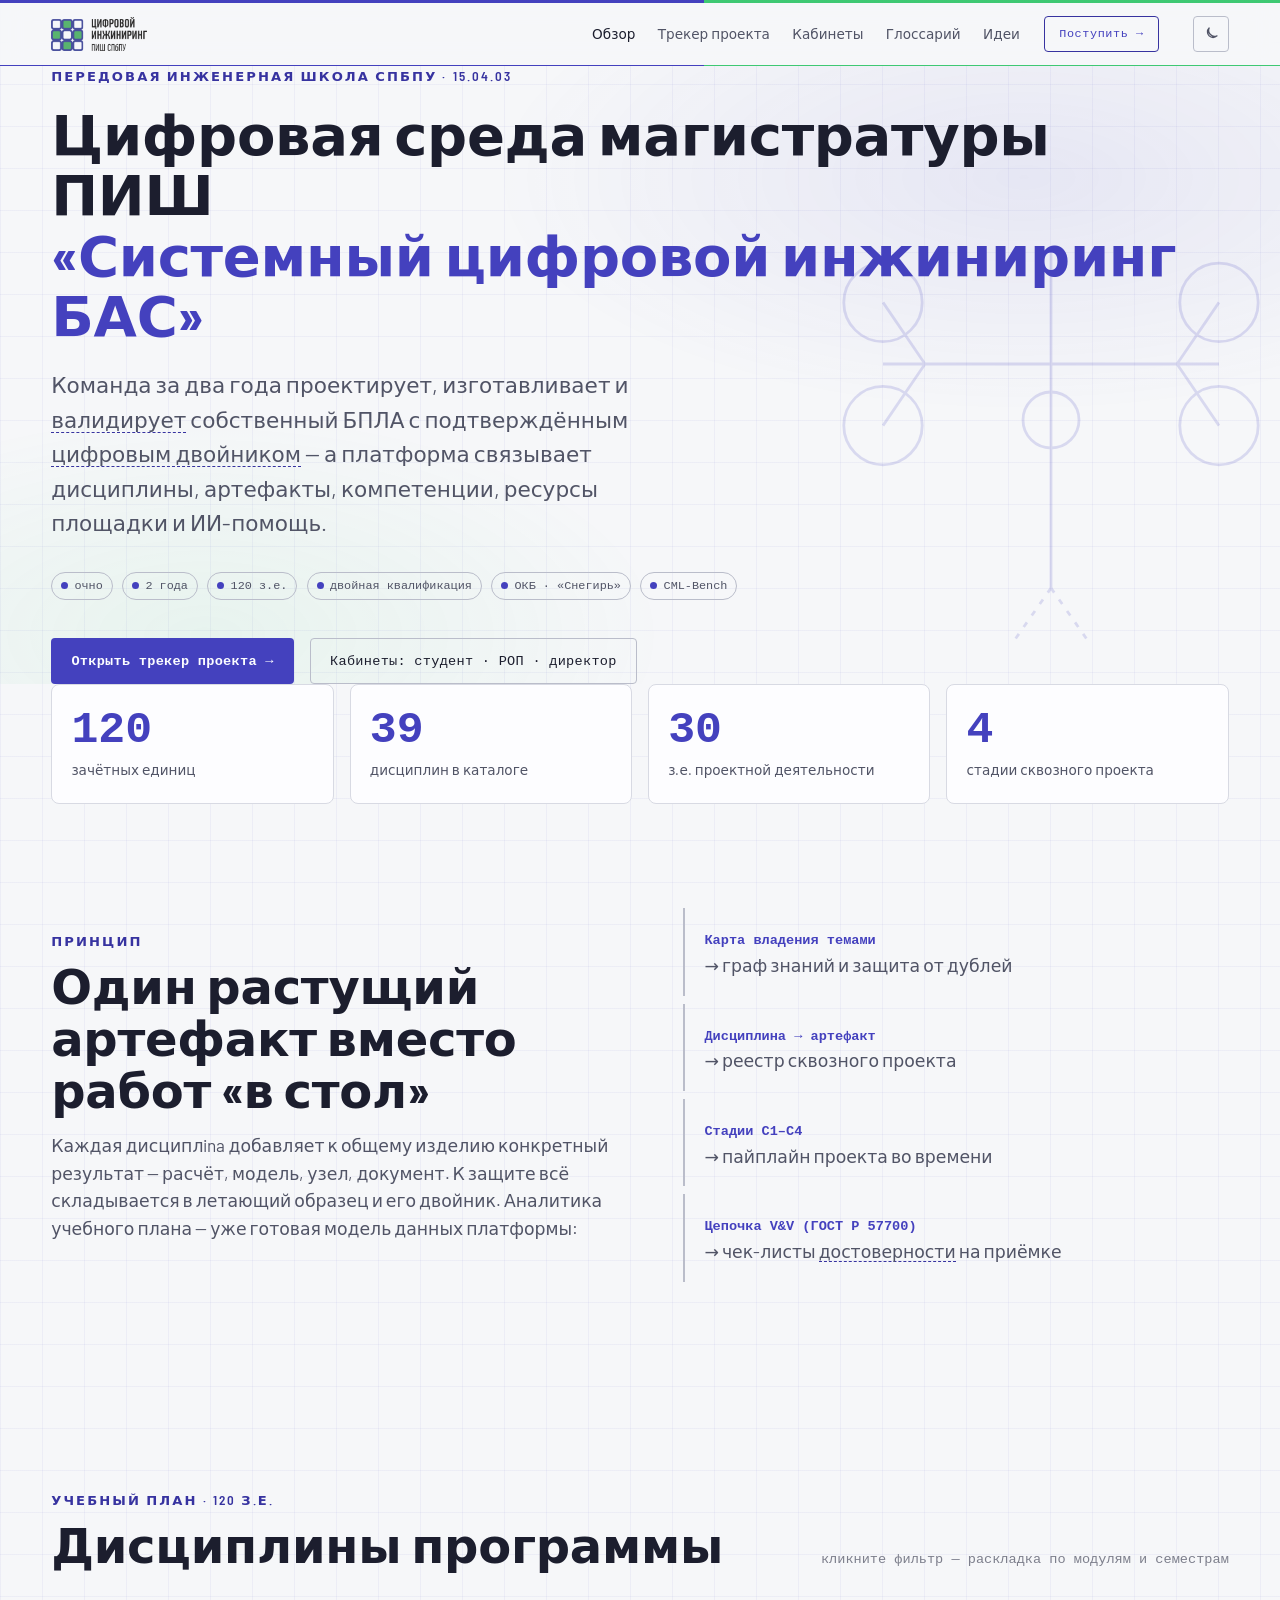
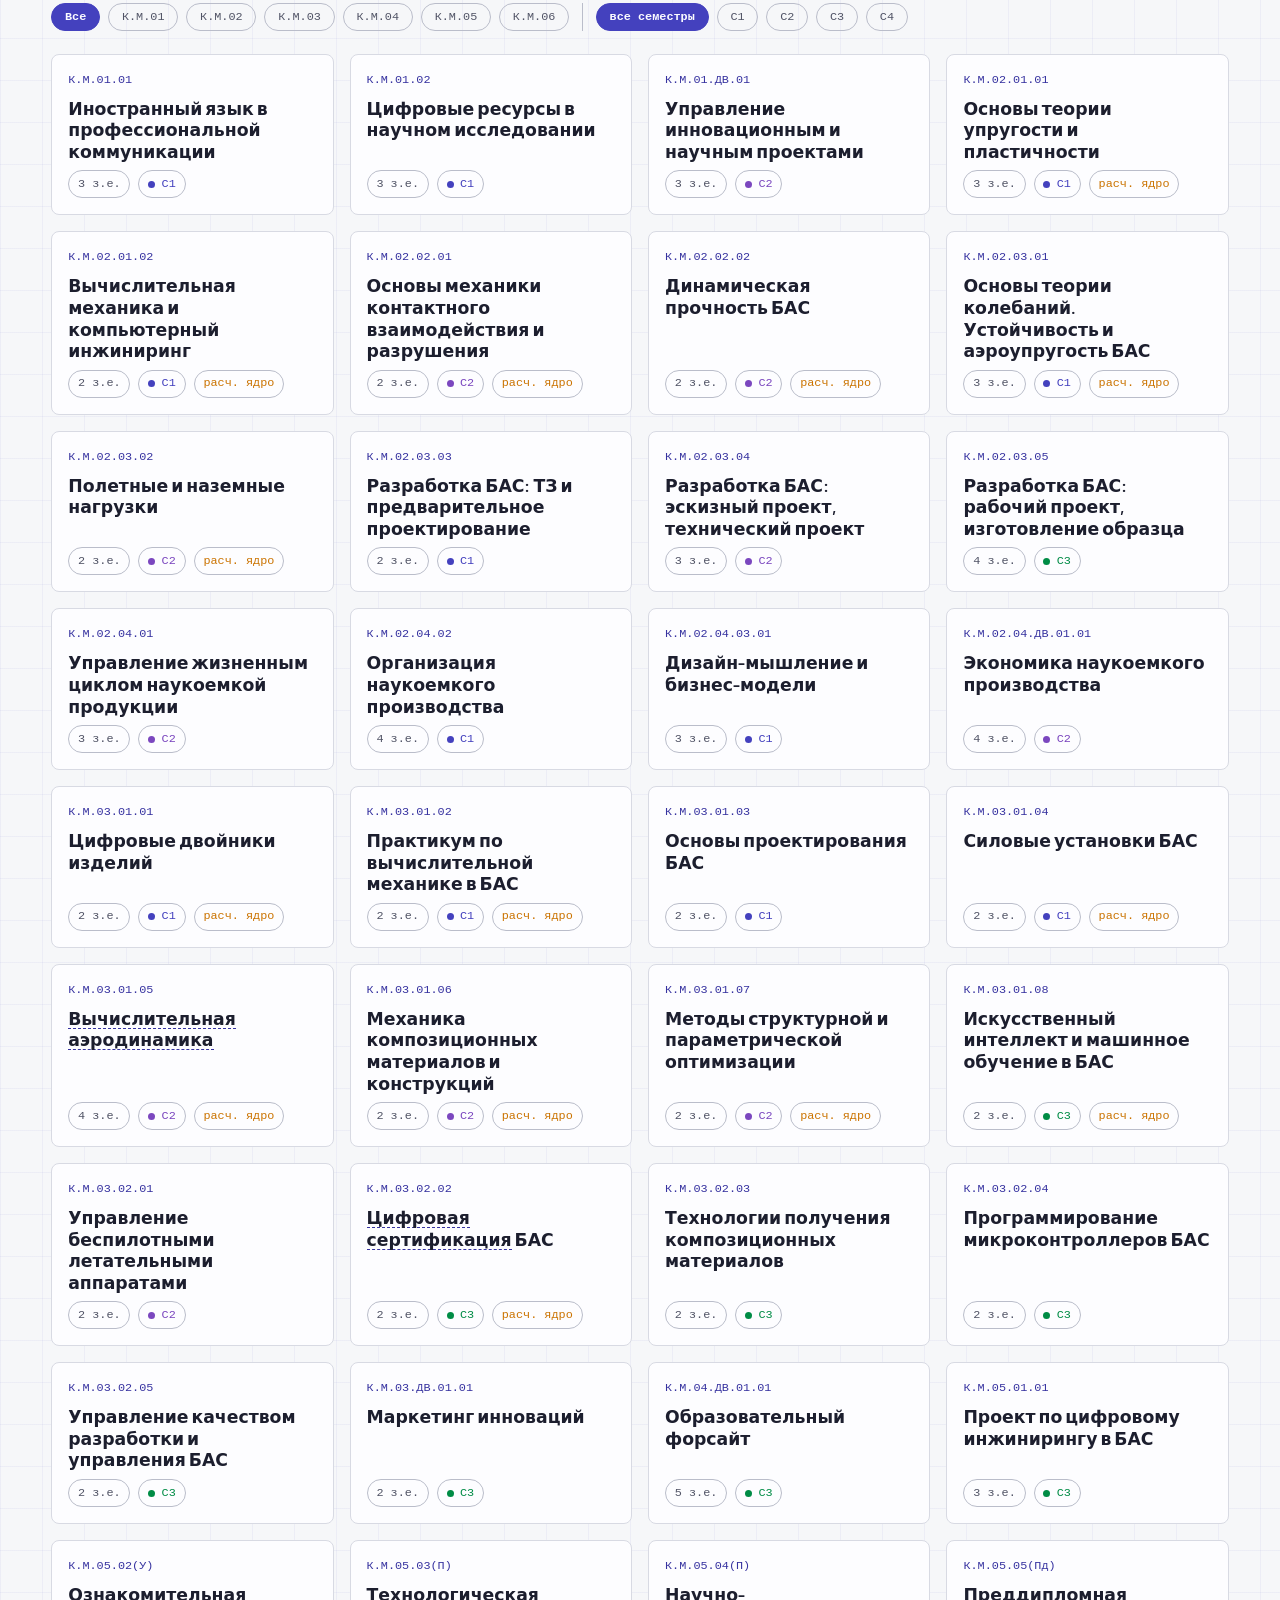
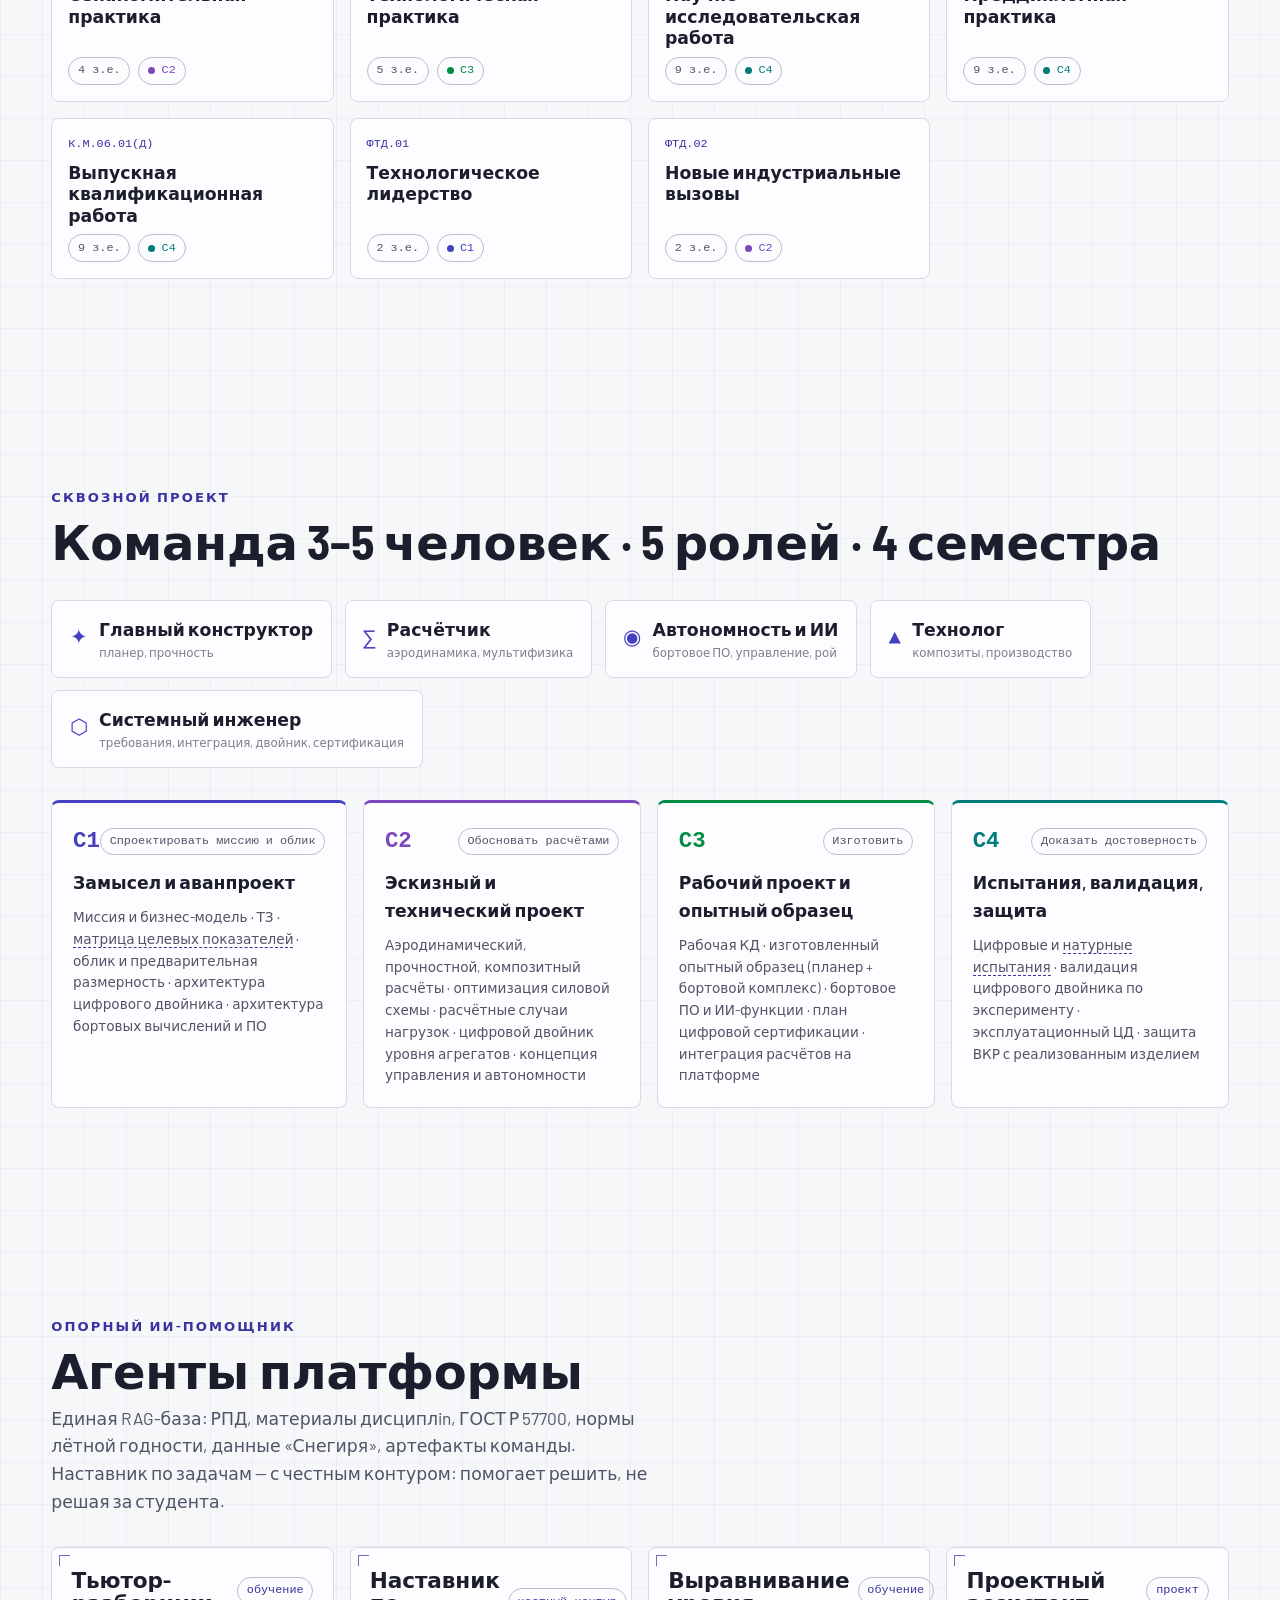
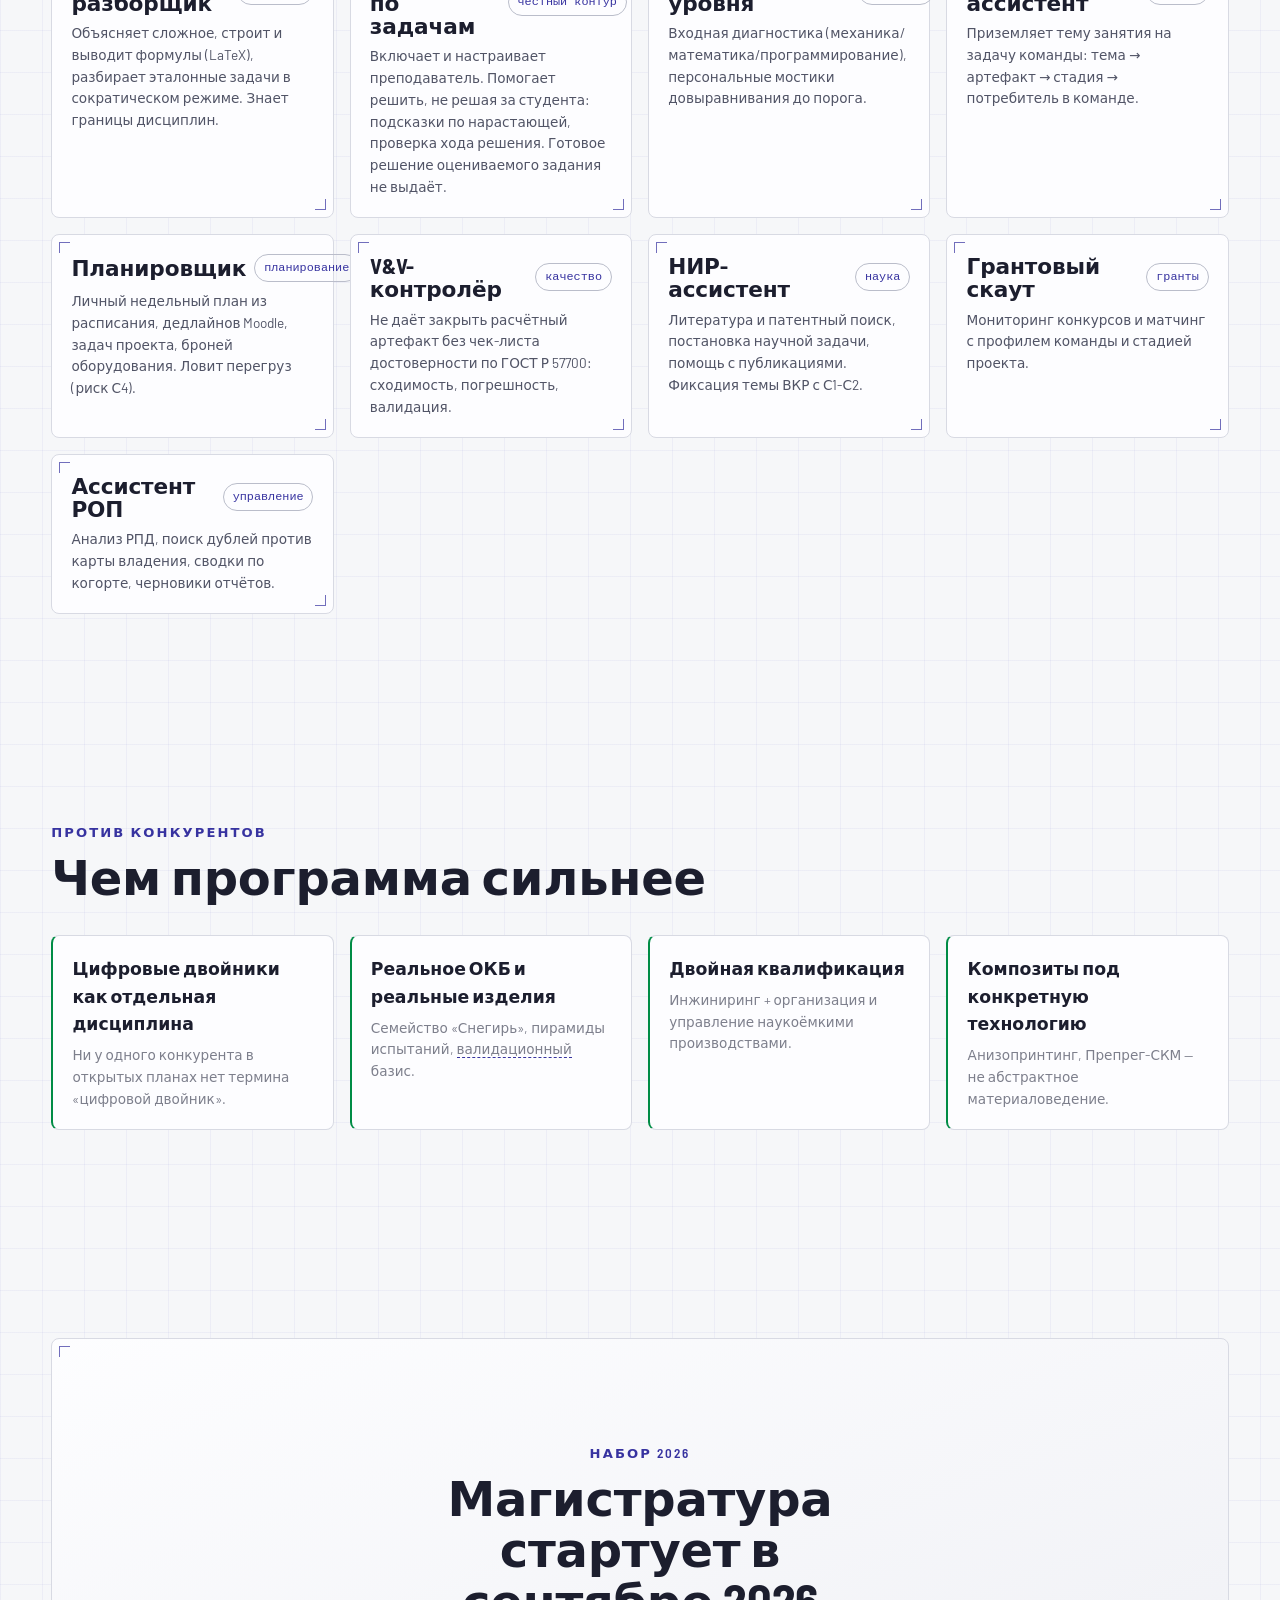
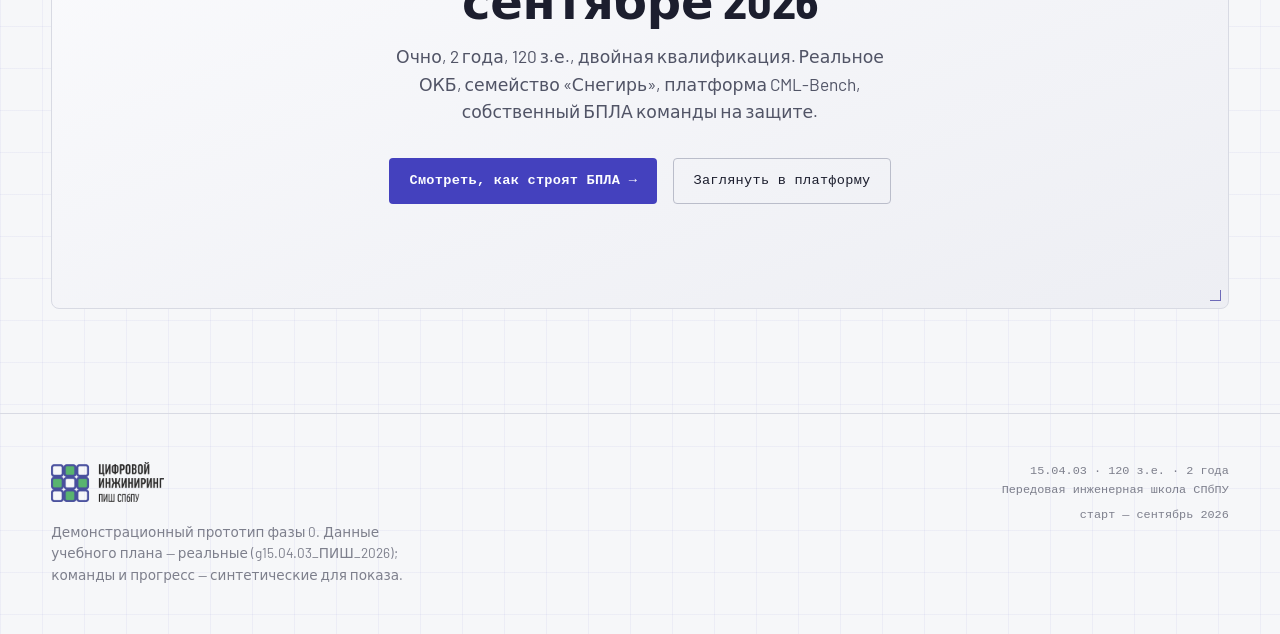
==== commit e6043c11: "content: убрать фразу «Не ещё одна LMS. Операционное ядро сквозного проекта:» из подзаголовка лендин" ====
--- a/index.html
+++ b/index.html
@@ -84,7 +84,7 @@
       <div class="wrap">
         <div class="kicker">Передовая инженерная школа СПбПУ · 15.04.03</div>
         <h1 class="mt-m">Цифровая среда магистратуры ПИШ<br><span class="q">«Системный цифровой инжиниринг БАС»</span></h1>
-        <p class="lead">Не ещё одна LMS. Операционное ядро сквозного проекта: команда за два года проектирует, изготавливает и валидирует собственный БПЛА с подтверждённым цифровым двойником — а платформа связывает дисциплины, артефакты, компетенции, ресурсы площадки и ИИ-помощь.</p>
+        <p class="lead">Команда за два года проектирует, изготавливает и валидирует собственный БПЛА с подтверждённым цифровым двойником — а платформа связывает дисциплины, артефакты, компетенции, ресурсы площадки и ИИ-помощь.</p>
         <div class="hero-tags" id="heroTags"></div>
         <div class="hero-cta">
           <a class="btn btn-primary" href="tracker.html">Открыть трекер проекта →</a>
